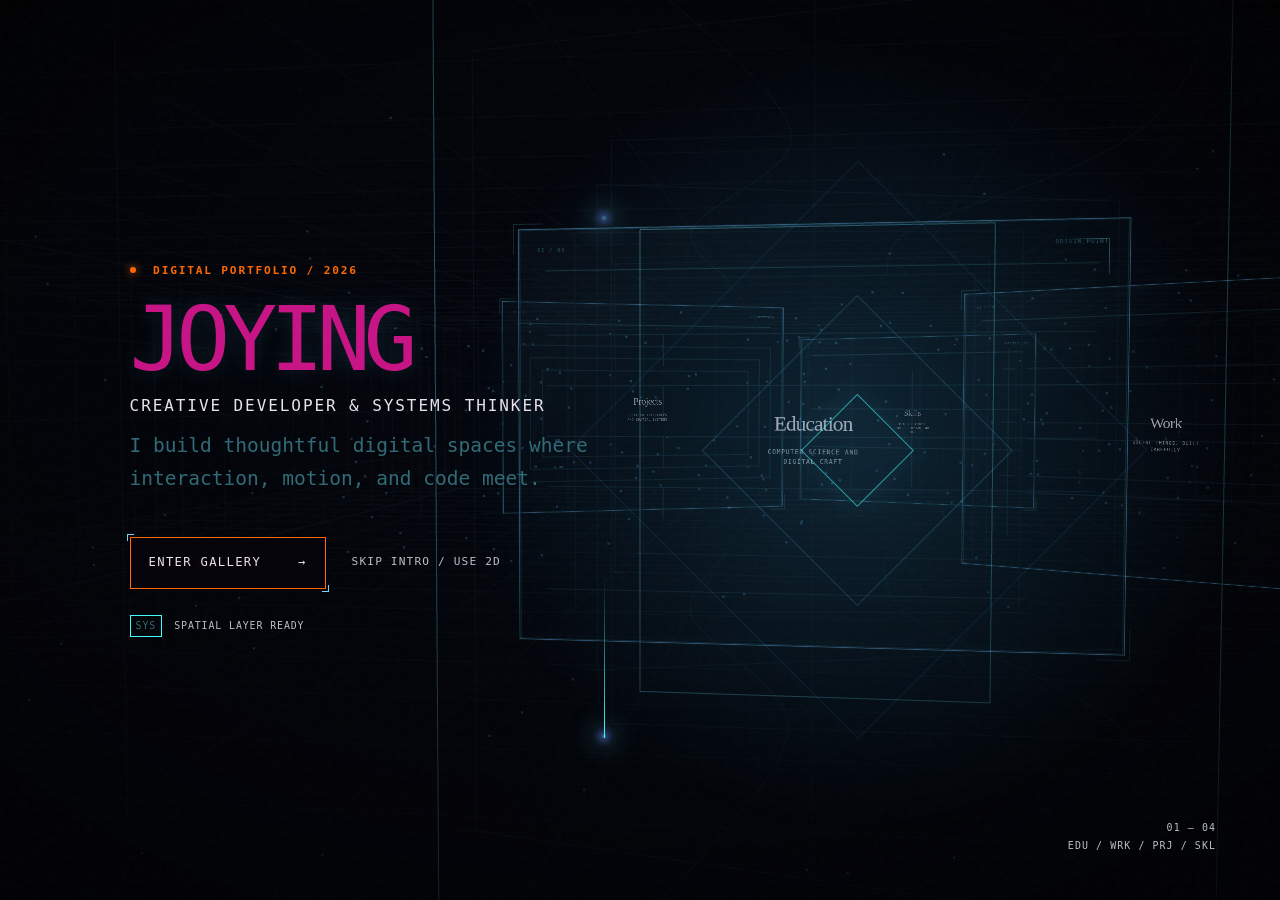
==== index.html @ b9fc6c5d "nuke" ====
<!doctype html>
<html lang="en" class="no-js">
  <head>
    <meta charset="UTF-8" />
    <meta name="viewport" content="width=device-width, initial-scale=1, viewport-fit=cover" />
    <meta name="theme-color" content="#020307" />
    <meta
      name="description"
      content="Joy In is a creative developer building atmospheric, accessible digital experiences where interaction, motion, and code meet."
    />
    <meta property="og:type" content="website" />
    <meta property="og:title" content="Joying" />
    <meta
      property="og:description"
      content="A guided digital gallery of selected education, work, projects, and skills."
    />
    <meta property="og:image" content="https://portfolio.example/assets/og-card.png" />
    <meta name="twitter:card" content="summary_large_image" />
    <title>Joying Digital Portfolio</title>
    <link rel="canonical" href="https://portfolio.example/" />
    <link rel="icon" href="assets/favicon.svg" type="image/svg+xml" />
    <link rel="manifest" href="site.webmanifest" />
    <link rel="stylesheet" href="styles.css" />
    <script type="application/ld+json">
      {
        "@context": "https://schema.org",
        "@type": "Person",
        "name": "Joying",
        "jobTitle": "Creative Developer",
        "description": "Creative developer focused on accessible, atmospheric digital experiences."
      }
    </script>
  </head>
  <body data-state="gate" data-mode="3d" data-active="education">
    <a class="skip-link" href="#portfolio-main">Skip to portfolio content</a>

    <canvas id="scene" class="scene" aria-hidden="true" tabindex="-1"></canvas>
    <div class="atmosphere" aria-hidden="true">
      <span class="atmosphere__glow atmosphere__glow--a"></span>
      <span class="atmosphere__glow atmosphere__glow--b"></span>
    </div>

    <section class="entry-gate" id="entry-gate" aria-labelledby="gate-title">
      <div class="gate-orbit" aria-hidden="true">
        <span></span><span></span><span></span>
      </div>
      <div class="gate-copy">
        <p class="eyebrow"><span class="signal-dot"></span> Digital portfolio / 2026</p>
        <h1 id="gate-title" class="wordmark" aria-label="Joying">JOYING</h1>
        <p class="gate-role">Creative developer &amp; systems thinker</p>
        <p class="gate-statement">
          I build thoughtful digital spaces where interaction, motion, and code meet.
        </p>
        <div class="gate-actions">
          <button class="action action--primary" id="enter-button" type="button">
            <span>Enter gallery</span><span aria-hidden="true">→</span>
          </button>
          <button class="text-action" id="skip-2d-button" type="button">Skip intro / use 2D</button>
        </div>
        <p class="capability-note" id="capability-note" role="status">
          <span aria-hidden="true">SYS</span> Preparing spatial layer
        </p>
      </div>
      <div class="gate-index" aria-hidden="true">
        <span>01 — 04</span>
        <span>EDU / WRK / PRJ / SKL</span>
      </div>
    </section>

    <noscript>
      <p class="noscript-note">JavaScript is off. The complete portfolio is presented in its accessible linear form.</p>
    </noscript>

    <div class="experience" id="experience">
      <header class="identity-hud">
        <a class="mini-wordmark" href="index.html" aria-label="Return to entry">JOYING</a>
        <div class="identity-copy">
          <p>Software Engineer</p>
          <p>Designing calm systems<br />for curious humans.</p>
        </div>
      </header>

      <nav class="section-nav" aria-label="Portfolio sections">
        <p class="nav-label">Index / 04</p>
        <ol>
          <li>
            <a href="#education" data-section-link="education">
              <span class="nav-arrow" aria-hidden="true">›</span><span class="nav-number">01</span><span>Education</span>
            </a>
          </li>
          <li>
            <a href="#work" data-section-link="work">
              <span class="nav-arrow" aria-hidden="true">›</span><span class="nav-number">02</span><span>Work</span>
            </a>
          </li>
          <li>
            <a href="#projects" data-section-link="projects">
              <span class="nav-arrow" aria-hidden="true">›</span><span class="nav-number">03</span><span>Projects</span>
            </a>
          </li>
          <li>
            <a href="#skills" data-section-link="skills">
              <span class="nav-arrow" aria-hidden="true">›</span><span class="nav-number">04</span><span>Skills</span>
            </a>
          </li>
        </ol>
        <div class="nav-status" aria-hidden="true">
          <p>Status</p>
          <strong>Keep exploring.</strong>
          <div class="portal-mini"><span></span></div>
        </div>
      </nav>

      <div class="system-status" aria-hidden="true">
        <span id="system-clock">00:00:00</span>
        <span>LVL <b id="level-number">01</b></span>
      </div>

      <main class="portfolio-main" id="portfolio-main" tabindex="-1">
        <h1 class="sr-only" id="view-title">Joying — Portfolio</h1>

        <section class="content-panel content-panel--paged is-active" id="education" data-section="education" aria-labelledby="education-title">
          <span class="corner corner--tl" aria-hidden="true"></span>
          <span class="corner corner--tr" aria-hidden="true"></span>
          <span class="corner corner--bl" aria-hidden="true"></span>
          <span class="corner corner--br" aria-hidden="true"></span>
          <div class="panel-teaser" aria-hidden="true">
            <p><span>01 / 04</span><span>ORIGIN_POINT</span></p>
            <strong>Education</strong>
            <span>Computer science and digital craft</span>
            <i>Approach <b>→</b></i>
          </div>
          <div class="panel-scroll">
            <div class="panel-header">
              <p class="panel-index">01 / 04 <span>Education</span></p>
              <div class="panel-header-tools">
                <p class="panel-page-count">Page <strong id="education-page-count">01 / 02</strong></p>
                <p class="panel-code" aria-hidden="true">EDU_001</p>
              </div>
            </div>
            <!-- <p class="section-kicker">Education</p> -->
            <!-- <h2 id="education-title" tabindex="-1">Education<br /> -->
              <!-- <em>&amp; digital craft</em> -->
            </h2>
            <div class="section-page-stage education-page-stage" id="education-page-stage">
              <article class="section-page education-page is-selected" data-education-page-index="0" data-page-label="Education overview">
                <h3 class="sr-only">Education overview</h3>
                <div class="education-meta education-meta--logo-left">
                  <div class="education-logo-slot" aria-hidden="true">
                    <img src="assets/cal_logo.png" width="500" height="398" alt="" />
                  </div>
                  <div class="education-meta__details">
                    <div>
                      <span>Institution</span>
                      <strong>University of California, Berkeley</strong>
                    </div>
                    <div>
                      <span>Program</span>
                      <strong>B.A. Computer Science</strong>
                    </div>
                    <div>
                      <span>GPA</span>
                      <strong>3.5</strong>
                    </div>
                    <div>
                      <span>Timeline</span>
                      <strong>2021 — 2025</strong>
                    </div>
                    <div>
                      <span>Location</span>
                      <strong>California, USA</strong>
                    </div>
                  </div>
                </div>
                <div class="education-meta education-meta--logo-right">
                  <div class="education-meta__details">
                    <div>
                      <span>Institution</span>
                      <strong>Peking University</strong>
                    </div>
                    <div>
                      <span>Program</span>
                      <strong>International Exchange Student</strong>
                    </div>
                    <div>
                      <span>Timeline</span>
                      <strong>Spring 2025</strong>
                    </div>
                    <div>
                      <span>Location</span>
                      <strong>Beijing, China</strong>
                    </div>
                  </div>
                  <div class="education-logo-slot" aria-hidden="true">
                    <img src="assets/Peking-University-logo.png" width="2048" height="2048" alt="" />
                  </div>
                </div>
                <div class="tag-region">
                  <p>Selected coursework</p>
                  <ul class="tags" aria-label="Selected coursework">
                    <li>Operating Systems & Systems Programming</li><li>Database Systems</li><li>Natural Language Programming</li>
                    <li>Programming Languages and Compilers</li><li>Internet Architecture & Protocols</li><li>Computer Architecture</li>
                    <li>Efficient Algorithms & Intractable Problems</li><li>Computer Security</li><li>Artificial Intelligence</li>
                    <li>Data Structures & Algorithms</li><li>Structure & Interpretation of Computer Programs</li><li>Designing Information Systems</li>
                    <li>Principles & Techniques of Data Science</li>
                  </ul>
                </div>
                <div class="tag-region">
                  <p>Organizations</p>
                  <ul class="tags" aria-label="Organizations">
                    <li>Society of Women Engineers</li><li>Plextech @ Berkeley</li><li>WebDev @ Berkeley</li>
                  </ul>
                </div>
                <!-- <ul class="signal-list">
                  <li>Explored accessible interfaces and creative computing through project-led study.</li>
                  <li>Led small teams from rough questions to tested, documented prototypes.</li>
                  <li>Built a practice around making complex systems feel calm and understandable.</li>
                </ul> -->
              </article>
            </div>
<!-- 
            <div class="nested-controls section-page-controls education-page-controls" role="group" aria-label="Browse Education pages">
              <button type="button" data-education-page-action="previous" aria-label="Previous Education page" title="Previous Education page" disabled><span aria-hidden="true">←</span><span class="section-page-control-label">Previous page</span></button>
              <button type="button" data-education-page-action="next" aria-label="Next Education page" title="Next Education page"><span class="section-page-control-label">Next page</span><span aria-hidden="true">→</span></button>
            </div> -->
          </div>
        </section>

        <section class="content-panel content-panel--paged" id="work" data-section="work" aria-labelledby="work-title" hidden>
          <span class="corner corner--tl" aria-hidden="true"></span>
          <span class="corner corner--tr" aria-hidden="true"></span>
          <span class="corner corner--bl" aria-hidden="true"></span>
          <span class="corner corner--br" aria-hidden="true"></span>
          <div class="panel-teaser" aria-hidden="true">
            <p><span>02 / 04</span><span>Work Experience</span></p>
            <strong>Work</strong>
            <span>Useful things, built carefully</span>
            <i>Approach <b>→</b></i>
          </div>
          <div class="panel-scroll">
            <div class="panel-header">
              <p class="panel-index">02 / 04 <span>Work Experience</span></p>
              <div class="panel-header-tools">
                <p class="panel-page-count">Page <strong id="work-page-count">01 / 01</strong></p>
                <p class="panel-code" aria-hidden="true">WRK_003</p>
              </div>
            </div>
            <!-- <h2 id="work-title" tabindex="-1">Work Experience</h2> -->

            <div class="section-page-stage work-timeline-stage" id="work-timeline">
              <article class="section-page work-timeline-page is-selected" aria-label="Work experience route">
                <p class="work-timeline__instruction"><span>Route // 2022—Now</span><span>Select a beacon to inspect a field record or send a suggestion.</span></p>

                <div class="work-timeline__artboard">
                  <img class="work-timeline__road" src="assets/road_flagged.png" width="2172" height="724" alt="" aria-hidden="true" />
                  <div class="work-timeline__kirbs-track" aria-hidden="true">
                    <div class="work-timeline__kirbs-runner">
                      <img class="work-timeline__kirbs" src="assets/kirbs-animated.gif" width="512" height="512" alt="" draggable="false" decoding="async" />
                    </div>
                  </div>

                  <ol class="work-timeline__stops" aria-label="Work experience timeline and suggestions contact">
                    <li class="work-stop work-stop--tesla" data-work-stop data-work-company="Tesla">
                      <button class="work-stop__trigger" id="work-stop-tesla-trigger" type="button" data-work-stop-trigger aria-expanded="false" aria-controls="work-stop-tesla-panel">
                        <span class="work-stop__action" aria-hidden="true">+</span>
                      </button>
                      <section class="work-stop__panel" id="work-stop-tesla-panel" data-work-stop-panel role="region" aria-labelledby="work-stop-tesla-title">
                        <button class="work-stop__close" type="button" data-work-stop-close aria-label="Close Tesla experience details"><span aria-hidden="true">×</span></button>
                        <div class="work-stop__heading">
                          <img src="assets/tesla_logo.png" width="1600" height="1600" alt="" />
                          <div><p>01 // Field record</p><h3 id="work-stop-tesla-title">Tesla</h3></div>
                        </div>
                        <p class="work-stop__role">Software Engineering Intern</p>
                        <p class="work-stop__time"><time datetime="2022-06">Summer 2022</time><span>Reno, NV</span></p>
                        <p class="work-stop__summary">Experience: 5/5. Elon sightings: 0.</p>
                      </section>
                    </li>

                    <li class="work-stop work-stop--apple" data-work-stop data-work-company="Apple">
                      <button class="work-stop__trigger" id="work-stop-apple-trigger" type="button" data-work-stop-trigger aria-expanded="false" aria-controls="work-stop-apple-panel">
                        <span class="work-stop__action" aria-hidden="true">+</span>
                      </button>
                      <section class="work-stop__panel" id="work-stop-apple-panel" data-work-stop-panel role="region" aria-labelledby="work-stop-apple-title">
                        <button class="work-stop__close" type="button" data-work-stop-close aria-label="Close Apple experience details"><span aria-hidden="true">×</span></button>
                        <div class="work-stop__heading">
                          <img src="assets/apple_logo.png" width="568" height="675" alt="" />
                          <div><p>02 // Field record</p><h3 id="work-stop-apple-title">Apple</h3></div>
                        </div>
                        <p class="work-stop__role">Software Engineering Intern</p>
                        <p class="work-stop__time"><span><time datetime="2023-06">Summer 2023</time> + <time datetime="2024-06">2024</time></span><span>Cupertino, CA</span></p>
                        <p class="work-stop__summary">Xcode engineering, pre-Claude.</p>
                      </section>
                    </li>

                    <li class="work-stop work-stop--meta" data-work-stop data-work-company="Meta">
                      <button class="work-stop__trigger" id="work-stop-meta-trigger" type="button" data-work-stop-trigger aria-expanded="false" aria-controls="work-stop-meta-panel">
                        <span class="work-stop__action" aria-hidden="true">+</span>
                      </button>
                      <section class="work-stop__panel" id="work-stop-meta-panel" data-work-stop-panel role="region" aria-labelledby="work-stop-meta-title">
                        <button class="work-stop__close" type="button" data-work-stop-close aria-label="Close Meta experience details"><span aria-hidden="true">×</span></button>
                        <div class="work-stop__heading">
                          <img src="assets/meta_logo.png" width="1567" height="1041" alt="" />
                          <div><p>03 // Field record</p><h3 id="work-stop-meta-title">Meta</h3></div>
                        </div>
                        <p class="work-stop__role">Software Engineer · Instagram Stories</p>
                        <p class="work-stop__time"><span><time datetime="2025-08">Aug 2025</time>—Present</span><span>Menlo Park, CA</span></p>
                        <p class="work-stop__summary">Mobile development beast, raised by Claude.</p>
                      </section>
                    </li>

                    <li class="work-stop work-stop--suggestions" data-work-stop data-work-company="Suggestions" data-work-label="suggestions and email contact">
                      <button class="work-stop__trigger" id="work-stop-suggestions-trigger" type="button" data-work-stop-trigger aria-expanded="false" aria-controls="work-stop-suggestions-panel">
                        <span class="work-stop__action" aria-hidden="true">+</span>
                      </button>
                      <section class="work-stop__panel" id="work-stop-suggestions-panel" data-work-stop-panel role="region" aria-labelledby="work-stop-suggestions-title">
                        <button class="work-stop__close" type="button" data-work-stop-close aria-label="Close suggestions and email contact"><span aria-hidden="true">×</span></button>
                        <div class="work-stop__heading work-stop__heading--contact">
                          <div><p>04 // Open channel</p><h3 id="work-stop-suggestions-title">Suggestions?</h3></div>
                        </div>
                        <a class="work-stop__email" href="mailto:hello@example.com"><span>Email.</span><span aria-hidden="true">→</span></a>
                      </section>
                    </li>
                  </ol>
                </div>
              </article>
            </div>
          </div>
        </section>

        <section class="content-panel content-panel--project content-panel--paged" id="projects" data-section="projects" aria-labelledby="projects-title" hidden>
          <span class="corner corner--tl" aria-hidden="true"></span>
          <span class="corner corner--tr" aria-hidden="true"></span>
          <span class="corner corner--bl" aria-hidden="true"></span>
          <span class="corner corner--br" aria-hidden="true"></span>
          <div class="panel-teaser" aria-hidden="true">
            <p><span>03 / 04</span><span>SYSTEM_ARCHIVE</span></p>
            <strong>Projects</strong>
            <span>Selected interfaces and spatial systems</span>
            <i>Approach <b>→</b></i>
          </div>
          <div class="panel-scroll">
            <div class="panel-header">
              <p class="panel-index">03 / 04 <span>Projects</span></p>
              <div class="panel-header-tools">
                <p class="panel-page-count">Page <strong id="project-index">01 / 02</strong></p>
                <p class="panel-code" aria-hidden="true">PRJ_ACTIVE</p>
              </div>
            </div>
            <!-- <p class="section-kicker">Projects</p> -->
            <!-- <h2 id="projects-title" class="sr-only" tabindex="-1">Selected projects</h2> -->

            <div class="section-page-stage project-stage" id="project-stage">
              <div class="section-page project-page is-selected" data-project-page-index="0" data-page-label="Flexcar, PintOS, and Prove">
                <div class="project-card-grid project-card-grid--mosaic" aria-label="Projects from 2024 to 2022">
                  <article class="project-card project-card--flip project-card--feature project-card--flexcar project-card--wordmark" data-project-card data-project="flexcar" data-project-title="Flexcar">
                    <button class="project-card__flip-toggle" type="button" data-project-flip aria-expanded="false" aria-controls="project-flexcar-back" aria-label="Show technical details for Flexcar"><span data-project-flip-copy aria-hidden="true">Details</span><span aria-hidden="true">↻</span></button>
                    <div class="project-card__surface">
                      <div class="project-card__face project-card__face--front" id="project-flexcar-front">
                        <p class="project-card__eyebrow"><span>01 // Product system</span><time datetime="2024">2024</time></p>
                        <div class="project-card__mark project-card__mark--image project-card__mark--wordmark" aria-hidden="true">
                          <img src="assets/flexcar_logo.png" alt="" width="650" height="340" decoding="async" />
                        </div>
                        <div class="project-card__copy">
                          <h3 class="sr-only" tabindex="-1">Flexcar</h3>
                          <ul class="project-card__tech" aria-label="Flexcar skills">
                            <li>PostgreSQL</li><li>Java Spring</li><li>TypeScript</li><li>React Native</li><li>Docker</li>
                          </ul>
                        </div>
                        <p class="project-card__prompt"><span>Hover or select</span><span aria-hidden="true">↻</span></p>
                      </div>
                      <div class="project-card__face project-card__face--back" id="project-flexcar-back">
                        <p class="project-card__eyebrow"><span>Technical file</span><span>FLC_01</span></p>
                        <div class="project-card__back-copy">
                          <h3>Service orchestration</h3>
                          <p>One service workspace connecting vehicle reports, prioritized tasks, and repair details.</p>
                          <ul class="project-card__bullets" aria-label="Flexcar resume highlights">
                            <li>Designed a PostgreSQL relational schema connecting task and vehicle entities through vehicle IDs, supporting efficient priority-based task filtering and sorting.</li>
                            <li>Developed a Java Spring backend that automatically generated tasks from report data and exposed controller-based API endpoints for application data access.</li>
                            <li>Built a TypeScript and React Native frontend with database-backed task views, and containerized mock PostgreSQL environments with Docker for integration testing.</li>
                          </ul>
                        </div>
                        <a class="project-card__external" href="https://www.flexcar.com/" target="_blank" rel="noopener noreferrer">Visit Flexcar <span aria-hidden="true">↗</span><span class="sr-only"> (opens in a new tab)</span></a>
                      </div>
                    </div>
                  </article>

                  <article class="project-card project-card--flip project-card--compact project-card--pintos" data-project-card data-project="pintos" data-project-title="PintOS">
                    <button class="project-card__flip-toggle" type="button" data-project-flip aria-expanded="false" aria-controls="project-pintos-back" aria-label="Show technical details for PintOS"><span data-project-flip-copy aria-hidden="true">Details</span><span aria-hidden="true">↻</span></button>
                    <div class="project-card__surface">
                      <div class="project-card__face project-card__face--front" id="project-pintos-front">
                        <p class="project-card__eyebrow"><span>02 // Operating systems</span><time datetime="2024">2024</time></p>
                        <div class="project-card__mark project-card__mark--image" aria-hidden="true">
                          <img src="assets/pintos_logo.png" alt="" width="624" height="674" decoding="async" />
                        </div>
                        <div class="project-card__copy">
                          <h3 tabindex="-1">PintOS</h3>
                          <ul class="project-card__tech" aria-label="PintOS skills">
                            <li>x86</li><li>Operating systems</li><li>Multithreading</li><li>System calls</li><li>File systems</li>
                          </ul>
                        </div>
                        <p class="project-card__prompt"><span>Hover or select</span><span aria-hidden="true">↻</span></p>
                      </div>
                      <div class="project-card__face project-card__face--back" id="project-pintos-back">
                        <p class="project-card__eyebrow"><span>Technical file</span><span>PNT_02</span></p>
                        <div class="project-card__back-copy">
                          <h3>x86 operating system</h3>
                          <p>An x86 operating system supporting multithreading, user programs, scheduling, system calls, and a Unix-style file system.</p>
                          <ul class="project-card__bullets" aria-label="PintOS resume highlights">
                            <li>Designed and developed an x86 operating system with support for multithreading, user program loading and execution, and a Unix file system.</li>
                            <li>Implemented system calls for process control and file systems, floating-point operations, strict-priority scheduling, efficient thread sleeping, process synchronization and multithreading support, a buffer cache, and on-disk inodes.</li>
                          </ul>
                        </div>
                        <span class="project-card__external project-card__external--placeholder" aria-label="PintOS project link not yet added">Project link pending <span aria-hidden="true">↗</span></span>
                      </div>
                    </div>
                  </article>

                  <article class="project-card project-card--flip project-card--compact project-card--prove project-card--wordmark" data-project-card data-project="prove" data-project-title="Prove">
                    <button class="project-card__flip-toggle" type="button" data-project-flip aria-expanded="false" aria-controls="project-prove-back" aria-label="Show technical details for Prove"><span data-project-flip-copy aria-hidden="true">Details</span><span aria-hidden="true">↻</span></button>
                    <div class="project-card__surface">
                      <div class="project-card__face project-card__face--front" id="project-prove-front">
                        <p class="project-card__eyebrow"><span>03 // Data platform</span><time datetime="2022">2022</time></p>
                        <div class="project-card__mark project-card__mark--image project-card__mark--wordmark" aria-hidden="true">
                          <img src="assets/prove_logo.png" alt="" width="1200" height="630" decoding="async" />
                        </div>
                        <div class="project-card__copy">
                          <h3 class="sr-only" tabindex="-1">Prove</h3>
                          <ul class="project-card__tech" aria-label="Prove skills">
                            <li>Kafka</li><li>Anomaly detection</li><li>Statistical modeling</li><li>Streaming analytics</li><li>Full-stack</li>
                          </ul>
                        </div>
                        <p class="project-card__prompt"><span>Hover or select</span><span aria-hidden="true">↻</span></p>
                      </div>
                      <div class="project-card__face project-card__face--back" id="project-prove-back">
                        <p class="project-card__eyebrow"><span>Technical file</span><span>PRV_03</span></p>
                        <div class="project-card__back-copy">
                          <h3>Anomaly detection</h3>
                          <p>Real-time identity traffic monitoring designed to surface anomalous authentication events sooner.</p>
                          <ul class="project-card__bullets" aria-label="Prove resume highlights">
                            <li>Built a full-stack anomaly detection dashboard to monitor and alert on changes to production traffic in Kafka.</li>
                            <li>Reduced authentication warning time from several days to a few hours by applying statistical and mathematical models to streamed data to detect anomalous events.</li>
                          </ul>
                        </div>
                        <a class="project-card__external" href="https://www.prove.com/" target="_blank" rel="noopener noreferrer">Visit Prove <span aria-hidden="true">↗</span><span class="sr-only"> (opens in a new tab)</span></a>
                      </div>
                    </div>
                  </article>
                </div>
              </div>

              <div class="section-page project-page" data-project-page-index="1" data-page-label="Tailorbird, League Predictor, Music Generation, and a 2019 project">
                <div class="project-card-grid project-card-grid--mosaic project-card-grid--four" aria-label="Projects from 2021 to 2019">
                  <article class="project-card project-card--flip project-card--feature project-card--tailorbird" data-project-card data-project="tailorbird" data-project-title="Tailorbird">
                    <button class="project-card__flip-toggle" type="button" data-project-flip aria-expanded="false" aria-controls="project-tailorbird-back" aria-label="Show technical details for Tailorbird"><span data-project-flip-copy aria-hidden="true">Details</span><span aria-hidden="true">↻</span></button>
                    <div class="project-card__surface">
                      <div class="project-card__face project-card__face--front" id="project-tailorbird-front">
                        <p class="project-card__eyebrow"><span>04 // Applied AI</span><time datetime="2021">2021</time></p>
                        <div class="project-card__mark" aria-hidden="true"><span>TB</span></div>
                        <div class="project-card__copy">
                          <h3 tabindex="-1">Tailorbird</h3>
                          <ul class="project-card__tech" aria-label="Tailorbird skills">
                            <li>GraphQL</li><li>React</li><li>Python</li><li>Tesseract OCR</li><li>OpenCV</li>
                          </ul>
                        </div>
                        <p class="project-card__prompt"><span>Hover or select</span><span aria-hidden="true">↻</span></p>
                      </div>
                      <div class="project-card__face project-card__face--back" id="project-tailorbird-back">
                        <p class="project-card__eyebrow"><span>Technical file</span><span>TLB_04</span></p>
                        <div class="project-card__back-copy">
                          <h3>Inspection pipeline</h3>
                          <p>An AI-assisted property inspection workflow for faster, more consistent furniture assessments.</p>
                          <ul class="project-card__bullets" aria-label="Tailorbird resume highlights">
                            <li>Reduced contractor workload by writing app backend with GraphQL &amp; React to automatically assess furniture.</li>
                            <li>Wrote a Python algorithm to extract text from images with optical character recognition through Tesseract.</li>
                            <li>Implemented image processing with OpenCV-Python to achieve a 90+% accuracy rate on the text-extraction algorithm.</li>
                          </ul>
                        </div>
                        <a class="project-card__external" href="https://www.tailorbird.com/" target="_blank" rel="noopener noreferrer">Visit Tailorbird <span aria-hidden="true">↗</span><span class="sr-only"> (opens in a new tab)</span></a>
                      </div>
                    </div>
                  </article>

                  <article class="project-card project-card--flip project-card--compact project-card--league" data-project-card data-project="league-predictor" data-project-title="League Predictor">
                    <button class="project-card__flip-toggle" type="button" data-project-flip aria-expanded="false" aria-controls="project-league-predictor-back" aria-label="Show technical details for League Predictor"><span data-project-flip-copy aria-hidden="true">Details</span><span aria-hidden="true">↻</span></button>
                    <div class="project-card__surface">
                      <div class="project-card__face project-card__face--front" id="project-league-predictor-front">
                        <p class="project-card__eyebrow"><span>05 // Predictive modeling</span><time datetime="2020">2020</time></p>
                        <div class="project-card__mark project-card__mark--image" aria-hidden="true">
                          <img src="assets/league_logo.png" alt="" width="320" height="320" decoding="async" />
                        </div>
                        <div class="project-card__copy">
                          <h3 tabindex="-1">League Predictor</h3>
                          <ul class="project-card__tech" aria-label="League Predictor skills">
                            <li>Logistic regression</li><li>Classification</li><li>Machine learning</li><li>Match-state modeling</li>
                          </ul>
                        </div>
                        <p class="project-card__prompt"><span>Hover or select</span><span aria-hidden="true">↻</span></p>
                      </div>
                      <div class="project-card__face project-card__face--back" id="project-league-predictor-back">
                        <p class="project-card__eyebrow"><span>Technical file</span><span>LGP_05</span></p>
                        <div class="project-card__back-copy">
                          <h3>Match outcome prediction</h3>
                          <p>A match-state classification model predicting League of Legends outcomes from the first ten minutes of play.</p>
                          <ul class="project-card__bullets" aria-label="League Predictor resume highlights">
                            <li>Predicted outcomes of League of Legends matches from each match's state at 10 minutes.</li>
                            <li>Used logistic regression and other classifiers to build a learning model that achieved a 73% accuracy rate.</li>
                          </ul>
                        </div>
                        <span class="project-card__external project-card__external--placeholder" aria-label="League Predictor project link not yet added">Project link pending <span aria-hidden="true">↗</span></span>
                      </div>
                    </div>
                  </article>

                  <article class="project-card project-card--flip project-card--compact project-card--music" data-project-card data-project="music-generation" data-project-title="Music Generation">
                    <button class="project-card__flip-toggle" type="button" data-project-flip aria-expanded="false" aria-controls="project-music-generation-back" aria-label="Show technical details for Music Generation"><span data-project-flip-copy aria-hidden="true">Details</span><span aria-hidden="true">↻</span></button>
                    <div class="project-card__surface">
                      <div class="project-card__face project-card__face--front" id="project-music-generation-front">
                        <p class="project-card__eyebrow"><span>06 // Generative audio</span><time datetime="2020">2020</time></p>
                        <div class="project-card__mark project-card__mark--image" aria-hidden="true">
                          <img src="assets/orca_logo.png" alt="" width="1000" height="1000" decoding="async" />
                        </div>
                        <div class="project-card__copy">
                          <h3 tabindex="-1">Music Generation</h3>
                          <ul class="project-card__tech" aria-label="Music Generation skills">
                            <li>Rust</li><li>Orca</li><li>Genetic algorithms</li><li>Computational creativity</li>
                          </ul>
                        </div>
                        <p class="project-card__prompt"><span>Hover or select</span><span aria-hidden="true">↻</span></p>
                      </div>
                      <div class="project-card__face project-card__face--back" id="project-music-generation-back">
                        <p class="project-card__eyebrow"><span>Technical file</span><span>MUS_06</span></p>
                        <div class="project-card__back-copy">
                          <h3>Algorithmic music generation</h3>
                          <p>A generative-music system using genetic algorithms, Rust, and Orca to explore computational creativity.</p>
                          <ul class="project-card__bullets" aria-label="Music Generation resume highlights">
                            <li>Researched applications of genetic algorithms for computational creativity, then used Rust and Orca to design and program an algorithm that composes music.</li>
                          </ul>
                        </div>
                        <span class="project-card__external project-card__external--placeholder" aria-label="Music Generation project link not yet added">Project link pending <span aria-hidden="true">↗</span></span>
                      </div>
                    </div>
                  </article>

                  <article class="project-card project-card--flip project-card--compact project-card--placeholder" data-project-card data-project="project-placeholder-2019" data-project-title="2019 project placeholder">
                    <button class="project-card__flip-toggle" type="button" data-project-flip aria-expanded="false" aria-controls="project-placeholder-2019-back" aria-label="Show technical details for the 2019 project placeholder"><span data-project-flip-copy aria-hidden="true">Details</span><span aria-hidden="true">↻</span></button>
                    <div class="project-card__surface">
                      <div class="project-card__face project-card__face--front" id="project-placeholder-2019-front">
                        <p class="project-card__eyebrow"><span>07 // Project category</span><time datetime="2019">2019</time></p>
                        <div class="project-card__mark" aria-hidden="true"><span>P7</span></div>
                        <div class="project-card__copy">
                          <h3 tabindex="-1">More to Come</h3>
                          <ul class="project-card__tech" aria-label="2019 project placeholder skills">
                            <li>Technology</li><li>Method</li><li>Outcome</li>
                          </ul>
                        </div>
                        <p class="project-card__prompt"><span>Hover or select</span><span aria-hidden="true">↻</span></p>
                      </div>
                      <div class="project-card__face project-card__face--back" id="project-placeholder-2019-back">
                        <p class="project-card__eyebrow"><span>Technical file</span><span>PRJ_07</span></p>
                        <div class="project-card__back-copy">
                          <h3>Technical focus</h3>
                          <p>Have an idea? Reach out.</p>
                          <ul class="project-card__bullets" aria-label="2019 project placeholder resume highlights">
                            <li>Replace this with an accomplishment that names the technology or method used.</li>
                            <li>Add a result, measurement, or implementation detail here.</li>
                          </ul>
                        </div>
                        <span class="project-card__external project-card__external--placeholder" aria-label="2019 project link not yet added">Project link pending <span aria-hidden="true">↗</span></span>
                      </div>
                    </div>
                  </article>
                </div>
              </div>
            </div>

            <div class="nested-controls section-page-controls project-page-controls" role="group" aria-label="Browse project pages">
              <button type="button" data-project-action="previous" aria-label="Previous project page" title="Previous project page" disabled><span aria-hidden="true">←</span><span class="section-page-control-label">Previous project page</span></button>
              <button type="button" data-project-action="next" aria-label="Next project page" title="Next project page"><span class="section-page-control-label">Next project page</span><span aria-hidden="true">→</span></button>
            </div>
          </div>
        </section>

        <section class="content-panel content-panel--paged" id="skills" data-section="skills" aria-labelledby="skills-title" hidden>
          <span class="corner corner--tl" aria-hidden="true"></span>
          <span class="corner corner--tr" aria-hidden="true"></span>
          <span class="corner corner--bl" aria-hidden="true"></span>
          <span class="corner corner--br" aria-hidden="true"></span>
          <div class="panel-teaser" aria-hidden="true">
            <p><span>04 / 04</span><span>CAPABILITY_MAP</span></p>
            <strong>Skills</strong>
            <span>Practice across product, design, and code</span>
            <i>Approach <b>→</b></i>
          </div>
          <div class="panel-scroll">
            <div class="panel-header">
              <p class="panel-index">04 / 04 <span>Skills</span></p>
              <div class="panel-header-tools">
                <p class="panel-page-count">Page <strong id="skill-page-count">01 / 01</strong></p>
                <p class="panel-code" aria-hidden="true">SKL_READY</p>
              </div>
            </div>
            <!-- <p class="section-kicker">Skills</p> -->
            <!-- <h2 id="skills-title" tabindex="-1">Technologies I build with.</h2> -->

            <div class="section-page-stage skill-page-stage" id="skill-page-stage">
              <!-- Skills layout: x/y choose the starting grid cell; each tier reserves its grid footprint automatically.
                   Optional dx/dy values add precise visual nudges. Skill-scale resizes only the logo:
                   --skill-dx: 8px moves right; --skill-dy: -4px moves up; --skill-scale: 1.2 is 120%. -->
              <div class="section-page skill-page is-selected" data-skill-page-index="0" data-page-label="Interface and mobile skills">
                <ul class="skill-list skill-list--interface" aria-label="Interface and mobile skills">
                  <li class="skill-item skill-item--amber skill-item--root" data-skill-node="javascript" style="--skill-x: 2; --skill-y: 4; --skill-scale: .7; --skill-dy: 2.5rem;">
                    <span class="skill-item__mark skill-item__mark--image" aria-hidden="true"><img src="assets/JavaScript-logo.png" alt="" width="960" height="960" /></span>
                    <div class="skill-item__copy"><h3>JavaScript</h3></div>
                  </li>
                  <li class="skill-item skill-item--cyan skill-item--core" data-skill-node="typescript" style="--skill-x: 1; --skill-y: 2; --skill-scale: .75;">
                    <span class="skill-item__mark skill-item__mark--image" aria-hidden="true"><img src="assets/Typescript_logo_2020.svg.webp" alt="" width="3840" height="3840" /></span>
                    <div class="skill-item__copy"><h3>TypeScript</h3></div>
                  </li>
                  <li class="skill-item skill-item--violet skill-item--core" data-skill-node="react" style="--skill-x: 3; --skill-y: 2; --skill-scale: 1; --skill-dy: 3rem;">
                    <span class="skill-item__mark skill-item__mark--image" aria-hidden="true"><img src="assets/React.svg.webp" alt="" width="3840" height="3456" /></span>
                    <div class="skill-item__copy"><h3>React</h3></div>
                  </li>
                  <li class="skill-item skill-item--amber skill-item--branch" data-skill-node="html" style="--skill-x: 2; --skill-y: 1; --skill-scale: 1; --skill-dx: 40px">
                    <span class="skill-item__mark skill-item__mark--image" aria-hidden="true"><img src="assets/html_logo.webp" alt="" width="400" height="400" /></span>
                    <!-- <div class="skill-item__copy"><h3>HTML</h3></div> -->
                  </li>
                  <li class="skill-item skill-item--amber skill-item--root" data-skill-node="swift" style="--skill-x: 3; --skill-y: 1; --skill-scale: 0.5; --skill-dy: -30px; --skill-dx: 25px;">
                    <span class="skill-item__mark skill-item__mark--image" aria-hidden="true"><img src="assets/swift_logo.png" alt="" width="512" height="512" /></span>
                    <div class="skill-item__copy"><h3>Swift</h3></div>
                  </li>
                  <li class="skill-item skill-item--cyan skill-item--core" data-skill-node="xcode" style="--skill-x: 4; --skill-y: 5; --skill-scale: 1; --skill-dx: -80px; --skill-dy: 2rem;">
                    <span class="skill-item__mark skill-item__mark--image" aria-hidden="true"><img src="assets/xcode_logo.webp" alt="" width="512" height="512" /></span>
                    <div class="skill-item__copy"><h3>Xcode</h3></div>
                  </li>
                  <li class="skill-item skill-item--violet skill-item--branch" data-skill-node="kotlin" style="--skill-x: 3; --skill-y: 7; --skill-scale: 1; --skill-dx: -15px; --skill-dy:2rem;">
                    <span class="skill-item__mark skill-item__mark--image" aria-hidden="true"><img src="assets/kotlin_logo.png" alt="" width="2000" height="2000" /></span>
                    <div class="skill-item__copy"><h3>Kotlin</h3></div>
                  </li>
                  <li class="skill-item skill-item--violet skill-item--root" data-skill-node="java" style="--skill-x: 1; --skill-y: 5; --skill-scale: 1; --skill-dx: -50px;">
                    <span class="skill-item__mark skill-item__mark--image" aria-hidden="true"><img src="assets/java_logo.svg" alt="" width="2500" height="2500" /></span>
                    <!-- <div class="skill-item__copy"><h3>Java</h3></div> -->
                  </li>
                  <li class="skill-item skill-item--cyan skill-item--root" data-skill-node="sql" style="--skill-x: 5; --skill-y: 3; --skill-scale: 1; ">
                    <span class="skill-item__mark skill-item__mark--image" aria-hidden="true"><img src="assets/sql_logo.webp" alt="" width="3840" height="3840" /></span>
                    <div class="skill-item__copy"><h3>SQL</h3></div>
                  </li>
                  <li class="skill-item skill-item--amber skill-item--core" data-skill-node="postgresql" style="--skill-x: 6; --skill-y: 2; --skill-scale: .8; --skill-dy: -70px;">
                    <span class="skill-item__mark skill-item__mark--image" aria-hidden="true"><img src="assets/postgresql_logo.webp" alt="" width="1280" height="1320" /></span>
                    <div class="skill-item__copy"><h3>PostgreSQL</h3></div>
                  </li>
                  <li class="skill-item skill-item--violet skill-item--core" data-skill-node="graphql" style="--skill-x: 6; --skill-y: 7; --skill-scale: 1;">
                    <span class="skill-item__mark skill-item__mark--image" aria-hidden="true"><img src="assets/GraphQL_Logo.svg.webp" alt="" width="3840" height="3840" /></span>
                    <div class="skill-item__copy"><h3>GraphQL</h3></div>
                  </li>
                  <li class="skill-item skill-item--amber skill-item--root" data-skill-node="python" style="--skill-x: 11; --skill-y: 3; --skill-scale: 1; --skill-dx: 1rem; --skill-dy: 2rem;">
                    <span class="skill-item__mark skill-item__mark--image" aria-hidden="true"><img src="assets/Python-logo-notext.svg.webp" alt="" width="250" height="250" /></span>
                    <div class="skill-item__copy"><h3>Python</h3></div>
                  </li>
                  <li class="skill-item skill-item--cyan skill-item--branch" data-skill-node="flask" style="--skill-x: 8; --skill-y: 4; --skill-scale: 1; --skill-dy: -1rem;">
                    <span class="skill-item__mark skill-item__mark--image" aria-hidden="true"><img src="assets/flask_logo.svg" alt="" width="512" height="512" /></span>
                    <div class="skill-item__copy"><h3>Flask</h3></div>
                  </li>
                  <li class="skill-item skill-item--violet skill-item--branch" data-skill-node="django" style="--skill-x: 7; --skill-y: 5; --skill-scale: .7; --skill-dx: 2rem; --skill-dy: 2rem;">
                    <span class="skill-item__mark skill-item__mark--image" aria-hidden="true"><img src="assets/django_logo.svg" alt="" width="1963" height="2500" /></span>
                    <div class="skill-item__copy"><h3>Django</h3></div>
                  </li>
                  <li class="skill-item skill-item--cyan skill-item--core" data-skill-node="spring" style="--skill-x: 9; --skill-y: 7; --skill-scale: .5; --skill-dx: -2rem;">
                    <span class="skill-item__mark skill-item__mark--image" aria-hidden="true"><img src="assets/spring_logo.png" alt="" width="2400" height="2401" /></span>
                    <div class="skill-item__copy"><h3>Spring</h3></div>
                  </li>
                   <li class="skill-item skill-item--violet skill-item--core" data-skill-node="opencv" style="--skill-x: 8; --skill-y: 2; --skill-scale: .6; --skill-dy: -70px;">
                    <span class="skill-item__mark skill-item__mark--image" aria-hidden="true"><img src="assets/opencv_logo.webp" alt="" width="512" height="512" /></span>
                    <div class="skill-item__copy"><h3>OpenCV</h3></div>
                  </li>
                  <li class="skill-item skill-item--cyan skill-item--root" data-skill-node="c" style="--skill-x: 13; --skill-y: 2; --skill-scale: .8; --skill-dy: -50px;">
                    <span class="skill-item__mark skill-item__mark--image" aria-hidden="true"><img src="assets/C_Logo.png" alt="" width="360" height="405" /></span>
                    <div class="skill-item__copy"><h3>C</h3></div>
                  </li>
                  <li class="skill-item skill-item--amber skill-item--root" data-skill-node="rust" style="--skill-x: 13; --skill-y: 6; --skill-scale: .5;">
                    <span class="skill-item__mark skill-item__mark--image" aria-hidden="true"><img src="assets/rust_logo.webp" alt="" width="1280" height="1280" /></span>
                    <div class="skill-item__copy"><h3>Rust</h3></div>
                  </li>
                  <li class="skill-item skill-item--cyan skill-item--core" data-skill-node="kafka" style="--skill-x: 10; --skill-y: 3; --skill-scale: 1; --skill-dx: -1rem;">
                    <span class="skill-item__mark skill-item__mark--image" aria-hidden="true"><img src="assets/kafka_logo.png" alt="" width="800" height="600" /></span>
                    <div class="skill-item__copy"><h3>Kafka</h3></div>
                  </li>
                  <li class="skill-item skill-item--amber skill-item--root" data-skill-node="linux" style="--skill-x: 10; --skill-y: 5; --skill-scale: .7; --skill-dx: -3rem;">
                    <span class="skill-item__mark skill-item__mark--image" aria-hidden="true"><img src="assets/linux_logo.png" alt="" width="800" height="600" /></span>
                    <div class="skill-item__copy"><h3>Linux</h3></div>
                  </li>
                  <li class="skill-item skill-item--amber skill-item--branch" data-skill-node="git" style="--skill-x: 10; --skill-y: 1; --skill-scale: 1;">
                    <span class="skill-item__mark skill-item__mark--image" aria-hidden="true"><img src="assets/git_logo.webp" alt="" width="3840" height="3840" /></span>
                    <div class="skill-item__copy"><h3>Git</h3></div>
                  </li>
                  <li class="skill-item skill-item--cyan skill-item--core" data-skill-node="docker" style="--skill-x: 12; --skill-y: 2; --skill-scale: 1;">
                    <span class="skill-item__mark skill-item__mark--image" aria-hidden="true"><img src="assets/docker_logo.png" alt="" width="1346" height="1063" /></span>
                    <div class="skill-item__copy"><h3>Docker</h3></div>
                  </li>
                  <li class="skill-item skill-item--cyan skill-item--branch" data-skill-node="kubernetes" style="--skill-x: 13; --skill-y: 4; --skill-scale: .7; --skill-dx: 2rem;">
                    <span class="skill-item__mark skill-item__mark--image" aria-hidden="true"><img src="assets/kubernetes_logo.webp" alt="" width="960" height="933" /></span>
                    <div class="skill-item__copy"><h3>Kubernetes</h3></div>
                  </li>
                  <li class="skill-item skill-item--violet skill-item--satellite" data-skill-node="jenkins" style="--skill-x: 11; --skill-y: 7; --skill-scale: 1;">
                    <span class="skill-item__mark skill-item__mark--image" aria-hidden="true"><img src="assets/Jenkins_logo.svg.webp" alt="" width="1920" height="2651" /></span>
                    <div class="skill-item__copy"><h3>Jenkins</h3></div>
                  </li>
                </ul>
              </div>


              <!-- <div class="section-page skill-page" data-skill-page-index="2" data-page-label="Data and delivery skills" hidden>
                <ul class="skill-list skill-list--delivery" aria-label="Data and delivery skills">
                </ul>
              </div> -->
            </div>

            <div class="nested-controls section-page-controls skill-page-controls" role="group" aria-label="Browse Skills pages" hidden>
              <button type="button" data-skill-page-action="previous" aria-label="Previous Skills page" title="Previous Skills page" disabled><span aria-hidden="true">←</span><span class="section-page-control-label">Previous Skills page</span></button>
              <button type="button" data-skill-page-action="next" aria-label="Next Skills page" title="Next Skills page"><span class="section-page-control-label">Next Skills page</span><span aria-hidden="true">→</span></button>
            </div>
          </div>
        </section>
      </main>

      <div class="orientation" aria-label="Section navigation controls">
        <button class="orientation-button" id="previous-section" type="button" aria-label="Previous section" disabled><span aria-hidden="true">←</span><span>Previous</span></button>
        <button class="orientation-button" id="next-section" type="button" aria-label="Next section"><span>Next</span><span aria-hidden="true">→</span></button>
      </div>

      <div class="utility-bar" aria-label="Utility links and experience preferences">
        <a href="mailto:hello@example.com"><span aria-hidden="true">@</span> <span>Email</span></a>
        <button type="button" id="mode-toggle"><span aria-hidden="true">◇</span> <span>Use 2D mode</span></button>
        <button type="button" id="motion-toggle"><span aria-hidden="true">∿</span> <span>Motion: full</span></button>
      </div>
    </div>

    <div class="transition-veil" aria-hidden="true"><span></span></div>
    <div class="sr-only" id="live-region" aria-live="polite" aria-atomic="true"></div>

    <dialog class="project-dialog" id="project-dialog" aria-labelledby="dialog-title">
      <div class="dialog-frame">
        <button class="dialog-close" id="dialog-close" type="button"><span aria-hidden="true">×</span><span>Close case study</span></button>
        <div id="dialog-content"></div>
      </div>
    </dialog>

    <script defer src="content.js"></script>
    <script defer src="script.js"></script>
  </body>
</html>
---- styles.css ----
:root {
  color-scheme: dark;
  --void-0: #020307;
  --void-1: #07070c;
  --orange-strong: #ff6800; /* was --violet-strong */
  --pink-strong: #C71585; /* was --violet-mid */
  --blue-strong: #40FEFE; /* was --violet-dim */
  --blue-calm: #316B77; /* was --amber-copy */
  --text-primary: #e9e2ec; 
  --text-muted: #b8bfc5;
  --focus: #7fd4e9;
  --panel-fill: rgba(5, 5, 10, 0.88);
  --motion-fast: 160ms;
  --motion-panel: 320ms;
  --motion-camera: 900ms;
  --motion-entry: 1300ms;
  --ease-ui: cubic-bezier(0.2, 0.8, 0.2, 1);
  --ease-camera: cubic-bezier(0.65, 0, 0.35, 1);
  --safe-bottom: max(18px, env(safe-area-inset-bottom));
  font-family: "IBM Plex Mono", "Aptos Mono", "Cascadia Mono", ui-monospace, SFMono-Regular, Menlo,
    Consolas, monospace;
  font-synthesis: none;
}

*,
*::before,
*::after {
  box-sizing: border-box;
}

html {
  min-width: 320px;
  min-height: 100%;
  background: var(--void-0);
  scroll-behavior: smooth;
}

body {
  min-width: 320px;
  min-height: 100vh;
  min-height: 100svh;
  margin: 0;
  overflow: hidden;
  background:
    radial-gradient(circle at 62% 58%, rgba(30, 83, 107, 0.08), transparent 26rem),
    var(--void-0);
  color: var(--text-primary);
  font-size: 16px;
  line-height: 1.6;
  -webkit-font-smoothing: antialiased;
}

button,
a {
  -webkit-tap-highlight-color: transparent;
}

button,
input,
textarea,
select {
  font: inherit;
}

button,
a {
  color: inherit;
}

a {
  text-decoration-thickness: 1px;
  text-underline-offset: 0.28em;
}

button {
  border: 0;
}

:focus-visible {
  outline: 2px solid var(--focus);
  outline-offset: 4px;
}

::selection {
  background: var(--orange-strong);
  color: var(--void-0);
}

[hidden] {
  display: none !important;
}

.sr-only {
  position: absolute !important;
  width: 1px !important;
  height: 1px !important;
  padding: 0 !important;
  margin: -1px !important;
  overflow: hidden !important;
  clip: rect(0, 0, 0, 0) !important;
  white-space: nowrap !important;
  border: 0 !important;
}

.skip-link {
  position: fixed;
  z-index: 100;
  top: 12px;
  left: 12px;
  padding: 12px 16px;
  transform: translateY(-180%);
  border: 1px solid var(--focus);
  background: var(--void-1);
  color: var(--text-primary);
  transition: transform var(--motion-fast) var(--ease-ui);
}

.skip-link:focus {
  transform: translateY(0);
}

.scene,
.atmosphere {
  position: fixed;
  z-index: 0;
  inset: 0;
  width: 100%;
  height: 100%;
  pointer-events: none;
}

.scene {
  opacity: 0.86;
  transition: opacity var(--motion-panel) var(--ease-ui), filter var(--motion-panel) var(--ease-ui);
}

.atmosphere {
  z-index: 1;
  overflow: hidden;
  background:
    linear-gradient(rgba(1, 2, 5, 0.06), rgba(1, 2, 5, 0.55)),
    radial-gradient(ellipse at center, transparent 30%, rgba(0, 0, 0, 0.38) 72%, rgba(0, 0, 0, 0.88) 100%);
}

.atmosphere::before {
  position: absolute;
  inset: 0;
  content: "";
  opacity: 0.028;
  background-image: url("data:image/svg+xml,%3Csvg viewBox='0 0 180 180' xmlns='http://www.w3.org/2000/svg'%3E%3Cfilter id='n'%3E%3CfeTurbulence type='fractalNoise' baseFrequency='.85' numOctaves='3' stitchTiles='stitch'/%3E%3C/filter%3E%3Crect width='100%25' height='100%25' filter='url(%23n)' opacity='.7'/%3E%3C/svg%3E");
}

.atmosphere::after {
  position: absolute;
  inset: 0;
  content: "";
  opacity: 0.025;
  background: repeating-linear-gradient(0deg, transparent 0 3px, rgba(107, 145, 216, 0.24) 4px);
  mix-blend-mode: screen;
}

.atmosphere__glow {
  position: absolute;
  width: 4px;
  height: 4px;
  border-radius: 999px;
  /* background: #f2a8ff; */
  background: var(--blue-calm);
  box-shadow: 0 0 8px 2px #6b81ff, 0 0 28px 9px rgba(107, 238, 255, 0.24);
}

.atmosphere__glow::before {
  position: absolute;
  left: 50%;
  width: 1px;
  height: 18vh;
  content: "";
  background: linear-gradient(var(---blue-strong), transparent);
}

.atmosphere__glow--a {
  top: 24%;
  left: 47%;
}

.atmosphere__glow--b {
  bottom: 18%;
  left: 47%;
}

.atmosphere__glow--b::before {
  bottom: 0;
  background: linear-gradient(transparent, var(--blue-strong));
}

.entry-gate {
  position: fixed;
  z-index: 10;
  inset: 0;
  display: grid;
  place-items: center;
  overflow-x: hidden;
  overflow-y: auto;
  isolation: isolate;
  padding: 8vh 8vw;
  background: radial-gradient(circle at 67% 48%, rgba(68, 189, 245, 0.151), transparent 25rem);
  transition: opacity 250ms var(--ease-ui), visibility 0s linear 250ms;
}

.gate-copy {
  position: relative;
  z-index: 2;
  width: min(560px, 100%);
  margin-right: clamp(0px, 36vw, 520px);
}

.eyebrow,
.section-kicker,
.nav-label,
.panel-index,
.panel-code,
.skill-item__category {
  margin: 0;
  color: var(--orange-strong);
  font-size: 0.7rem;
  font-weight: 600;
  letter-spacing: 0.16em;
  line-height: 1.4;
  text-transform: uppercase;
}

.signal-dot {
  display: inline-block;
  width: 6px;
  height: 6px;
  margin: 0 9px 1px 0;
  border-radius: 50%;
  background: var(--orange-strong);
  box-shadow: 0 0 10px var(--orange-strong);
}

.wordmark {
  margin: 26px 0 18px;
  color: var(--pink-strong);
  font-size: clamp(3.8rem, 7vw, 7.8rem);
  font-weight: 400;
  letter-spacing: -0.08em;
  line-height: 0.78;
  text-shadow: 0 0 22px rgba(107, 201, 255, 0.16);
}

.wordmark span,
.mini-wordmark span {
  color: var(--blue-calm);
}

.gate-role {
  margin: 0 0 12px;
  color: var(--text-primary);
  font-size: clamp(0.84rem, 1.4vw, 1rem);
  letter-spacing: 0.12em;
  text-transform: uppercase;
}

.gate-statement {
  max-width: 43ch;
  margin: 0;
  color: var(--blue-calm);
  font-size: clamp(1rem, 1.7vw, 1.22rem);
  line-height: 1.65;
}

.gate-actions {
  display: flex;
  align-items: center;
  gap: 26px;
  margin-top: 42px;
}

.action {
  position: relative;
  display: inline-flex;
  min-width: 196px;
  min-height: 52px;
  align-items: center;
  justify-content: space-between;
  gap: 28px;
  padding: 13px 18px;
  cursor: pointer;
  border: 1px solid var(--orange-strong);
  background: rgba(8, 4, 12, 0.78);
  color: var(--text-primary);
  font-size: 0.76rem;
  letter-spacing: 0.11em;
  text-transform: uppercase;
  transition: background var(--motion-fast), color var(--motion-fast), box-shadow var(--motion-fast);
}

.action::before,
.action::after {
  position: absolute;
  width: 7px;
  height: 7px;
  content: "";
}

.action::before {
  top: -4px;
  left: -4px;
  border-top: 1px solid var(--focus);
  border-left: 1px solid var(--focus);
}

.action::after {
  right: -4px;
  bottom: -4px;
  border-right: 1px solid var(--focus);
  border-bottom: 1px solid var(--focus);
}

.action:hover {
  background: var(--orange-strong);
  color: var(--void-0);
  box-shadow: 0 0 30px rgba(107, 208, 255, 0.22);
}

.text-action {
  min-height: 44px;
  padding: 8px 0;
  cursor: pointer;
  border-bottom: 1px solid transparent;
  background: transparent;
  color: var(--text-muted);
  font-size: 0.7rem;
  letter-spacing: 0.1em;
  text-transform: uppercase;
  transition: color var(--motion-fast), border-color var(--motion-fast);
}

.text-action:hover {
  border-color: var(--blue-calm);
  color: var(--orange-strong);
}

.capability-note {
  display: flex;
  gap: 12px;
  align-items: center;
  margin: 26px 0 0;
  color: var(--text-muted);
  font-size: 0.62rem;
  letter-spacing: 0.09em;
  text-transform: uppercase;
}

.capability-note span {
  padding: 2px 5px;
  border: 1px solid var(--blue-strong);
  color: var(--blue-calm);
}

.gate-index {
  position: absolute;
  right: 5vw;
  bottom: 5vh;
  display: flex;
  flex-direction: column;
  align-items: flex-end;
  color: var(--text-muted);
  font-size: 0.62rem;
  letter-spacing: 0.11em;
  line-height: 1.8;
}

.gate-orbit {
  position: absolute;
  z-index: -1;
  top: 50%;
  left: 67%;
  width: min(39vw, 560px);
  aspect-ratio: 1;
  transform: translate(-50%, -50%);
  opacity: 0.55;
}

.gate-orbit span {
  position: absolute;
  inset: 9%;
  border: 1px solid rgba(107, 166, 255, 0.2);
  transform: rotate(45deg);
  box-shadow: inset 0 0 60px rgba(107, 159, 255, 0.018), 0 0 50px rgba(107, 255, 255, 0.02);
}

.gate-orbit span:nth-child(2) {
  inset: 28%;
  border-color: rgba(107, 208, 255, 0.36);
}

.gate-orbit span:nth-child(3) {
  inset: 42%;
  border-color: var(--blue-strong);
  background: rgba(107, 188, 255, 0.04);
  box-shadow: 0 0 30px rgba(107, 208, 255, 0.18);
}

body[data-state="entering"] .entry-gate,
body[data-state="browsing"] .entry-gate {
  opacity: 0;
  visibility: hidden;
  pointer-events: none;
}

body[data-state="entering"] .gate-orbit {
  transform: translate(-50%, -50%) scale(4.8);
  opacity: 0;
  transition: transform 920ms var(--ease-camera) 130ms, opacity 620ms ease 380ms;
}

.experience {
  position: fixed;
  z-index: 3;
  inset: 0;
  opacity: 0;
  visibility: hidden;
  pointer-events: none;
  transition: opacity var(--motion-panel) var(--ease-ui), visibility 0s linear var(--motion-panel);
}

body[data-state="entering"] .experience,
body[data-state="browsing"] .experience {
  opacity: 1;
  visibility: visible;
  pointer-events: auto;
  transition-delay: 820ms, 0s;
}

body[data-state="browsing"] .experience {
  transition-delay: 0s;
}

/* At the threshold, reveal the same inert gallery planes used after entry. */
body[data-state="gate"].has-scene-projection[data-mode="3d"] .experience {
  opacity: 1;
  visibility: visible;
  pointer-events: none;
  transition: none;
}

body[data-state="gate"].has-scene-projection[data-mode="3d"] .experience > :not(.portfolio-main),
body[data-state="entering"].has-scene-projection[data-mode="3d"] .experience > :not(.portfolio-main) {
  opacity: 0;
  visibility: hidden;
  pointer-events: none;
}

.identity-hud {
  position: fixed;
  z-index: 4;
  top: clamp(26px, 5vh, 58px);
  left: clamp(24px, 3.2vw, 54px);
  width: 245px;
}

.mini-wordmark {
  color: var(--pink-strong);
  font-size: clamp(1.45rem, 2.2vw, 2.05rem);
  letter-spacing: -0.07em;
  line-height: 1;
  text-decoration: none;
}

.identity-copy {
  margin-top: 20px;
  padding-top: 14px;
  border-top: 1px solid var(--blue-strong);
}

.identity-copy p {
  margin: 0;
}

.identity-copy p:first-child {
  color: var(--blue-calm);
  font-size: 0.68rem;
  letter-spacing: 0.1em;
  text-transform: uppercase;
}

.identity-copy p:last-child {
  margin-top: 7px;
  color: var(--text-muted);
  font-size: 0.67rem;
  line-height: 1.55;
}

.section-nav {
  position: fixed;
  z-index: 4;
  top: 36%;
  left: clamp(24px, 3.2vw, 54px);
  width: clamp(210px, 17vw, 260px);
  transform: translateY(-25%);
}

.nav-label {
  padding-bottom: 13px;
  border-bottom: 1px solid var(--blue-strong);
  color: var(--text-muted);
}

.section-nav ol {
  padding: 18px 0 0;
  margin: 0;
  list-style: none;
}

.section-nav a {
  display: grid;
  min-height: 46px;
  grid-template-columns: 14px 35px 1fr;
  gap: 7px;
  align-items: center;
  padding: 5px 0;
  color: var(--text-muted);
  font-size: 0.77rem;
  letter-spacing: 0.055em;
  text-decoration: none;
  text-transform: uppercase;
  transition: color var(--motion-fast), transform var(--motion-fast);
}

.section-nav a:hover {
  color: var(--text-primary);
  transform: translateX(3px);
}

.section-nav a[aria-current="page"] {
  color: var(--orange-strong);
}

.section-nav a[aria-disabled="true"] {
  opacity: 0.46;
  pointer-events: none;
}

.nav-arrow {
  opacity: 0;
  font-size: 1.35rem;
  transition: opacity var(--motion-fast);
}

.section-nav a[aria-current="page"] .nav-arrow {
  opacity: 1;
}

.nav-number {
  color: var(--blue-calm);
}

.section-nav a[aria-current="page"] .nav-number {
  color: var(--orange-strong);
}

.nav-status {
  margin-top: clamp(20px, 5vh, 58px);
  padding-top: 20px;
  border-top: 1px solid var(--blue-strong);
  color: var(--text-muted);
  font-size: 0.64rem;
  letter-spacing: 0.08em;
  line-height: 1.7;
  text-transform: uppercase;
}

.nav-status p {
  margin: 0;
}

.nav-status strong {
  color: var(--blue-strong);
  font-weight: 400;
}

.portal-mini {
  position: relative;
  width: 78px;
  height: 70px;
  margin-top: 14px;
  border: 1px solid var(--blue-strong);
  background:
    linear-gradient(145deg, transparent 57%, rgba(107, 213, 255, 0.08) 58% 59%, transparent 60%),
    linear-gradient(35deg, transparent 57%, rgba(107, 250, 255, 0.08) 58% 59%, transparent 60%);
}

.portal-mini span {
  position: absolute;
  right: 23px;
  bottom: 11px;
  width: 25px;
  height: 40px;
  border: 1px solid var(--blue-strong);
  background: linear-gradient(rgba(107, 220, 255, 0.03), rgba(107, 196, 255, 0.22));
  box-shadow: 0 0 15px rgba(107, 220, 255, 0.12);
}

.system-status {
  position: fixed;
  z-index: 4;
  bottom: clamp(22px, 4vh, 46px);
  left: clamp(24px, 3.2vw, 54px);
  display: flex;
  flex-direction: column;
  color: var(--orange-strong);
  font-size: 0.62rem;
  letter-spacing: 0.08em;
  line-height: 1.8;
}

.system-status b {
  color: var(--blue-strong);
  font-weight: 400;
}

.portfolio-main {
  position: fixed;
  z-index: 3;
  top: clamp(90px, 11vh, 125px);
  bottom: clamp(118px, 15vh, 156px);
  left: 50%;
  width: min(1080px, 75vw);
  min-width: 0;
  transform: translateX(-50%);
  perspective: 1200px;
  pointer-events: none;
}

.content-panel {
  position: absolute;
  inset: 0;
  display: block;
  overflow: visible;
  border: 1px solid var(--blue-calm);
  background:
    linear-gradient(120deg, rgba(107, 196, 255, 0.035), transparent 24%),
    var(--panel-fill);
  box-shadow:
    inset 0 0 70px rgba(107, 176, 255, 0.018),
    0 0 44px rgba(0, 0, 0, 0.75),
    0 0 22px rgba(107, 225, 255, 0.035);
  opacity: 0;
  transform: translate3d(24px, 0, -60px) rotateY(-2deg) scale(0.985);
  transform-origin: center;
  pointer-events: none;
  transition: opacity var(--motion-panel) var(--ease-ui), transform var(--motion-panel) var(--ease-ui), border-color var(--motion-panel);
}

.content-panel.is-active {
  opacity: 1;
  transform: translate3d(0, 0, 0) rotateY(0) scale(1);
  pointer-events: auto;
}

body.is-transitioning .content-panel.is-active {
  opacity: 0;
  transform: translate3d(-18px, 0, -50px) rotateY(1.5deg) scale(0.99);
}

.panel-teaser {
  display: none;
}

/* The enhanced spatial mode pins each semantic panel to its WebGL plane. */
body.has-scene-projection[data-mode="3d"] .portfolio-main {
  position: fixed;
  inset: 0;
  width: auto;
  min-width: 0;
  transform: none;
  perspective: none;
  pointer-events: none;
}

body.has-scene-projection[data-mode="3d"] .content-panel,
body.has-scene-projection[data-mode="3d"] .content-panel[hidden] {
  --detail-opacity: 0;
  --teaser-opacity: 0;
  --plane-fill: 0.09;
  --spatial-panel-width: 1120px;
  --spatial-panel-height: 700px;
  position: absolute;
  top: 0;
  left: 0;
  display: block !important;
  width: var(--spatial-panel-width);
  height: var(--spatial-panel-height);
  inset: auto;
  overflow: hidden;
  background:
    linear-gradient(135deg, rgba(107, 110, 255, 0.055), transparent 30%),
    radial-gradient(circle at 82% 12%, rgba(47, 81, 126, 0.035), transparent 42%),
    rgba(4, 4, 9, var(--plane-fill));
  box-shadow:
    inset 0 0 78px rgba(117, 107, 255, 0.025),
    0 16px 70px rgba(0, 0, 0, 0.52),
    0 0 24px rgba(117, 22, 225, 0.04);
  transform-origin: 0 0;
  backface-visibility: hidden;
  will-change: transform, opacity;
  pointer-events: none;
  transition: opacity 80ms linear, border-color 180ms ease, box-shadow 180ms ease;
}

/* A settled front-facing panel returns to native layout so text is not
   resampled through a GPU-composited matrix3d texture. The important
   declarations intentionally override the inline travel projection. */
body[data-state="browsing"].has-scene-projection[data-mode="3d"]:not(.is-transitioning) .content-panel.is-active.is-native-focused {
  top: var(--native-focus-top) !important;
  left: var(--native-focus-left) !important;
  width: var(--native-focus-width) !important;
  height: var(--native-focus-height) !important;
  transform: none !important;
  backface-visibility: visible;
  will-change: auto;
}

body[data-state="browsing"].has-scene-projection[data-mode="3d"]:not(.is-transitioning) .content-panel.is-active.is-native-focused .panel-scroll {
  opacity: 1;
  transition: none;
}

/* Layout zoom preserves the traveling panel's type scale and line wrapping,
   but unlike transform scaling it lets the browser rasterize glyphs sharply. */
@supports (zoom: 1) {
  body[data-state="browsing"].has-scene-projection[data-mode="3d"]:not(.is-transitioning) .content-panel.is-active.is-native-focused .panel-scroll {
    width: var(--spatial-panel-width);
    height: var(--native-focus-content-height);
    zoom: var(--native-focus-scale);
  }
}

body.has-scene-projection[data-mode="3d"] .content-panel.is-active {
  /* border-color: rgba(226, 144, 255, 0.78); */
    /* border-color: var(--blue-strong); */

  box-shadow:
    inset 0 0 78px rgba(107, 117, 255, 0.028),
    0 20px 80px rgba(0, 0, 0, 0.62),
    0 0 30px rgba(117, 107, 255, 0.065);
}

body.has-scene-projection[data-mode="3d"]:not(.is-transitioning) .content-panel.is-active {
  pointer-events: auto;
}

body.has-scene-projection[data-mode="3d"] .panel-scroll {
  opacity: var(--detail-opacity);
  visibility: visible;
  transition: opacity 90ms linear;
}

body.has-scene-projection[data-mode="3d"] .panel-teaser {
  position: absolute;
  z-index: 3;
  inset: 0;
  display: flex;
  flex-direction: column;
  justify-content: flex-end;
  padding: 42px;
  opacity: var(--teaser-opacity);
  color: var(--text-muted);
  text-transform: uppercase;
  letter-spacing: 0.08em;
  pointer-events: none;
}

body.has-scene-projection[data-mode="3d"] .panel-teaser::before {
  position: absolute;
  top: 31px;
  right: 31px;
  width: 58px;
  height: 58px;
  content: "";
  border-top: 1px solid #316B77;
  border-right: 1px solid #316B77;
}

body.has-scene-projection[data-mode="3d"] .panel-teaser p {
  position: absolute;
  top: 34px;
  right: 42px;
  left: 42px;
  display: flex;
  justify-content: space-between;
  margin: 0;
  color: var(--blue-calm);
  font-size: 0.58rem;
}

body.has-scene-projection[data-mode="3d"] .panel-teaser strong {
  color: var(--text-primary);
  font-family: Georgia, "Times New Roman", serif;
  font-size: 2.45rem;
  font-weight: 400;
  letter-spacing: -0.035em;
  text-transform: none;
}

body.has-scene-projection[data-mode="3d"] .panel-teaser > span {
  max-width: 27ch;
  margin-top: 11px;
  font-size: 0.64rem;
  line-height: 1.6;
}

body.has-scene-projection[data-mode="3d"] .panel-teaser i {
  display: flex;
  justify-content: space-between;
  padding-top: 18px;
  margin-top: 28px;
  border-top: 1px solid rgba(107, 208, 255, 0.2);
  color: var(--blue-strong);
  font-size: 0.58rem;
  font-style: normal;
}

body.has-scene-projection[data-mode="3d"] .panel-teaser b {
  font-size: 0.9rem;
  font-weight: 400;
}

body.has-scene-projection[data-mode="3d"] .transition-veil {
  display: none;
}

body[data-state="gate"].has-scene-projection[data-mode="3d"] .content-panel,
body[data-state="gate"].has-scene-projection[data-mode="3d"] .content-panel.is-active,
body[data-state="entering"][data-travel-phase="depart"].has-scene-projection[data-mode="3d"] .content-panel,
body[data-state="entering"][data-travel-phase="depart"].has-scene-projection[data-mode="3d"] .content-panel.is-active {
  border-color: rgba(107, 171, 255, 0.46);
  background:
    linear-gradient(135deg, rgba(107, 188, 255, 0.04), transparent 34%),
    rgba(4, 4, 9, var(--plane-fill));
  box-shadow: inset 0 0 58px rgba(107, 154, 255, 0.018), 0 0 26px rgba(0, 0, 0, 0.28);
}

body[data-state="gate"].has-scene-projection[data-mode="3d"] .panel-teaser,
body[data-state="entering"][data-travel-phase="depart"].has-scene-projection[data-mode="3d"] .panel-teaser {
  justify-content: center;
  padding: 34px;
  text-align: center;
}

body[data-state="gate"].has-scene-projection[data-mode="3d"] .panel-teaser p,
body[data-state="entering"][data-travel-phase="depart"].has-scene-projection[data-mode="3d"] .panel-teaser p {
  top: 28px;
  right: 32px;
  left: 32px;
}

body[data-state="gate"].has-scene-projection[data-mode="3d"] .panel-teaser strong,
body[data-state="entering"][data-travel-phase="depart"].has-scene-projection[data-mode="3d"] .panel-teaser strong {
  font-size: 2.15rem;
}

body[data-state="gate"].has-scene-projection[data-mode="3d"] .panel-teaser > span,
body[data-state="entering"][data-travel-phase="depart"].has-scene-projection[data-mode="3d"] .panel-teaser > span {
  margin-right: auto;
  margin-left: auto;
}

body[data-state="gate"].has-scene-projection[data-mode="3d"] .panel-teaser i,
body[data-state="entering"][data-travel-phase="depart"].has-scene-projection[data-mode="3d"] .panel-teaser i {
  display: none;
}

.panel-scroll {
  height: 100%;
  overflow: auto;
  overscroll-behavior: contain;
  padding: clamp(26px, 3.2vw, 48px);
  scrollbar-width: thin;
  scrollbar-color: var(--violet-mid) transparent;
}

.panel-scroll::-webkit-scrollbar {
  width: 5px;
}

.panel-scroll::-webkit-scrollbar-thumb {
  background: var(--violet-mid);
}

.corner {
  position: absolute;
  z-index: 2;
  width: 15px;
  height: 15px;
  pointer-events: none;
}

.corner--tl { top: -4px; left: -4px; border-top: 2px solid var(--focus); border-left: 2px solid var(--focus); }
.corner--tr { top: -4px; right: -4px; border-top: 2px solid var(--focus); border-right: 2px solid var(--focus); }
.corner--bl { bottom: -4px; left: -4px; border-bottom: 2px solid var(--focus); border-left: 2px solid var(--focus); }
.corner--br { right: -4px; bottom: -4px; border-right: 2px solid var(--focus); border-bottom: 2px solid var(--focus); }

.panel-header {
  display: flex;
  align-items: center;
  justify-content: space-between;
  gap: 20px;
  padding-bottom: 18px;
  /* margin-bottom: clamp(25px, 3vh, 38px); */
  /* border-bottom: 1px solid var(--blue-strong);  */
}

.panel-index {
  display: flex;
  gap: 18px;
}

.panel-index > span:last-child {
  color: var(--text-muted);
}

.panel-header-tools {
  display: flex;
  align-items: center;
  gap: clamp(16px, 2vw, 30px);
}

.panel-page-count {
  margin: 0;
  color: var(--text-muted);
  font-size: 0.58rem;
  letter-spacing: 0.08em;
  text-transform: uppercase;
  white-space: nowrap;
}

.panel-page-count strong {
  margin-left: 7px;
  color: var(--orange-strong);
  font-weight: 600;
  letter-spacing: 0.12em;
}

.panel-code {
  color: var(--blue-calm);
  font-size: 0.58rem;
}

.section-kicker {
  margin-bottom: 11px;
  color: var(--blue-calm);
}

.content-panel h2 {
  margin: 0;
  color: var(--text-primary);
  font-size: clamp(1.7rem, 2.5vw, 2.7rem);
  font-weight: 400;
  letter-spacing: -0.05em;
  line-height: 1.15;
}

.content-panel h2 em {
  color: var(--orange-strong);
  font-style: normal;
}

.lede {
  max-width: 58ch;
  margin: 23px 0;
  color: var(--blue-calm);
  font-size: 0.96rem;
  line-height: 1.7;
}

.education-meta {
  display: grid;
  grid-template-areas: "logo details";
  grid-template-columns: minmax(96px, 0.34fr) minmax(0, 2fr);
  align-items: center;
  gap: clamp(14px, 2vw, 26px);
  margin-top: 29px;
}

.education-meta--logo-right {
  grid-template-areas: "details logo";
  grid-template-columns: minmax(0, 2fr) minmax(96px, 0.34fr);
}

.education-logo-slot {
  grid-area: logo;
  display: grid;
  width: 100%;
  max-width: 132px;
  aspect-ratio: 1;
  place-content: center;
  justify-self: center;
  border: 0;
  background: transparent;
  color: var(--text-muted);
  text-align: center;
  text-transform: uppercase;
}

.education-logo-slot span {
  color: var(--text-primary);
  font-size: 0.72rem;
  letter-spacing: 0.16em;
}

.education-logo-slot small {
  margin-top: 5px;
  font-size: 0.5rem;
  letter-spacing: 0.1em;
}

.education-logo-slot img {
  width: 100%;
  height: 100%;
  object-fit: contain;
}

.education-meta__details {
  grid-area: details;
  display: grid;
  min-width: 0;
  grid-template-columns: repeat(2, minmax(0, 1fr));
  gap: 0;
}

.education-meta__details > div {
  display: flex;
  min-height: 62px;
  flex-direction: column;
  justify-content: center;
  padding: 11px 14px;
  background: transparent;
}

.education-meta__details span,
.tag-region > p {
  color: var(--text-muted);
  font-size: 0.58rem;
  letter-spacing: 0.08em;
  text-transform: uppercase;
}

.education-meta strong {
  margin-top: 2px;
  color: var(--text-primary);
  font-size: 0.71rem;
  font-weight: 400;
}

.education-meta__details > div:last-child:nth-child(odd) {
  grid-column: 1 / -1;
}

.signal-list {
  padding: 0;
  margin: 20px 0 0;
  list-style: none;
}

.signal-list li {
  position: relative;
  padding: 7px 0 7px 21px;
  color: #bdb5c1;
  font-size: 0.875rem;
  line-height: 1.56;
}

.signal-list li::before {
  position: absolute;
  top: 7px;
  left: 1px;
  content: ">";
  color: var(--orange-strong);
  font-weight: 600;
  line-height: 1.56;
}

.tag-region {
  margin-top: 23px;
  padding-top: 17px;
}

.tag-region > p {
  margin: 0 0 10px;
}

.section-page-stage {
  min-height: 0;
}

body.has-scene-projection[data-mode="3d"] .content-panel--paged .panel-scroll {
  position: relative;
  display: flex;
  flex-direction: column;
  overflow: visible;
}

body.has-scene-projection[data-mode="3d"] .content-panel--paged .section-page-stage {
  position: relative;
  flex: 1 1 auto;
  overflow: visible;
}

body.has-scene-projection[data-mode="3d"] .content-panel--paged .section-page {
  height: 100%;
  overflow: hidden;
  overflow: clip;
}

body.has-scene-projection[data-mode="3d"] .content-panel--paged .section-page-controls {
  position: absolute;
  z-index: 6;
  inset: 0;
  display: block;
  padding: 0;
  margin: 0;
  border: 0;
  pointer-events: none;
}

body.has-scene-projection[data-mode="3d"] .content-panel--paged .section-page-controls button {
  position: absolute;
  top: 50%;
  display: flex;
  width: 52px;
  min-height: 52px;
  justify-content: center;
  padding: 0;
  border: 1px solid var(--blue-strong);
  background: rgba(4, 4, 9, 0.92);
  color: #fff;
  font-size: 1rem;
  pointer-events: auto;
  transform: translateY(-50%);
}

body.has-scene-projection[data-mode="3d"] .content-panel--paged .section-page-controls button:hover:not(:disabled),
body.has-scene-projection[data-mode="3d"] .content-panel--paged .section-page-controls button:focus-visible {
  color: #fff;
}

body.has-scene-projection[data-mode="3d"] .content-panel--paged .section-page-controls button:disabled {
  border-color: rgba(85, 107, 180, 0.16);
  background: rgba(4, 6, 9, 0.72);
  color: #fff;
  opacity: 0.28;
}

body.has-scene-projection[data-mode="3d"] .content-panel--paged .section-page-controls button:first-child {
  left: -60px;
}

body.has-scene-projection[data-mode="3d"] .content-panel--paged .section-page-controls button:last-child {
  right: -60px;
}

.section-page-control-label {
  position: absolute;
  width: 1px;
  height: 1px;
  overflow: hidden;
  clip: rect(0, 0, 0, 0);
  white-space: nowrap;
}

body[data-state="browsing"].has-scene-projection[data-mode="3d"]:not(.is-transitioning) .content-panel--paged.is-native-focused {
  overflow: visible;
}

body.has-scene-projection[data-mode="3d"] #education .education-page .tag-region {
  padding-top: 11px;
  margin-top: 14px;
}

body.has-scene-projection[data-mode="3d"] #education .education-page .tags {
  gap: 5px;
}

body.has-scene-projection[data-mode="3d"] #education .education-page .tags li {
  padding: 4px 6px;
  font-size: 0.6rem;
}

.tags {
  display: flex;
  flex-wrap: wrap;
  gap: 7px;
  padding: 0;
  margin: 0;
  list-style: none;
}

.tags li {
  padding: 5px 8px;
  border: 1px solid rgba(199, 21, 133, .4);
  background: transparent;
  /* color: rgba(255, 91, 195, 0.808); */
  color: rgba(231, 77, 223, 0.9);
  font-size: 1rem;
  letter-spacing: 0.035em;
  line-height: 1.25;
}

/* One-page Work timeline. The road image and every stop share this 3:1
   artboard, so the controls remain registered to the illustrated flagposts
   at every rendered size. */
#work .panel-scroll {
  position: relative;
  isolation: isolate;
}

#work .panel-header,
#work #work-title,
#work .work-timeline-stage {
  position: relative;
  z-index: 1;
}

.work-timeline-stage {
  position: relative;
  flex: 1 1 auto;
  min-height: 0;
  margin-top: 10px;
}

.work-timeline-page {
  position: relative;
  height: 100%;
  min-height: clamp(430px, 48vw, 540px);
  overflow: visible;
  isolation: isolate;
}

body.has-scene-projection[data-mode="3d"] #work .work-timeline-page {
  min-height: 0;
}

.work-timeline__instruction {
  position: relative;
  z-index: 5;
  display: flex;
  align-items: center;
  justify-content: space-between;
  gap: 18px;
  padding-bottom: 10px;
  margin: 0;
  border-bottom: 1px solid rgba(64, 254, 254, 0.2);
  color: var(--text-muted);
  font-size: 0.58rem;
  letter-spacing: 0.09em;
  line-height: 1.4;
  text-transform: uppercase;
}

.work-timeline__instruction span:first-child {
  color: var(--orange-strong);
}

.work-timeline__artboard {
  position: absolute;
  z-index: 1;
  right: 0;
  bottom: 0;
  left: 0;
  width: 100%;
  aspect-ratio: 2172 / 724;
  transform: translateY(25%);
}

.work-timeline__road {
  position: absolute;
  z-index: 0;
  inset: 0;
  display: block;
  width: 100%;
  height: 100%;
  max-width: none;
  object-fit: contain;
  opacity: 0.82;
  mix-blend-mode: screen;
  pointer-events: none;
}

.work-timeline__kirbs-track {
  --kirbs-size: clamp(52px, 7%, 76px);
  --kirbs-start: 0%;
  --kirbs-end: 100%;
  position: absolute;
  z-index: 1;
  inset: 0;
  overflow: hidden;
  pointer-events: none;
}

.work-timeline__kirbs-runner {
  position: absolute;
  inset: 0;
  animation: work-kirbs-crossing 18.48s linear infinite;
  animation-delay: -2.64s;
  will-change: transform;
}

.work-timeline__kirbs {
  position: absolute;
  bottom: 31%;
  left: 0;
  display: block;
  width: var(--kirbs-size);
  max-width: none;
  height: auto;
  filter: drop-shadow(0 0 9px rgba(253, 62, 253, 0.22));
  image-rendering: pixelated;
  pointer-events: none;
  transform: translateY(-20%);
  user-select: none;
}

@keyframes work-kirbs-crossing {
  from {
    transform: translate3d(calc(var(--kirbs-start) - var(--kirbs-size)), 0, 0);
  }

  to {
    transform: translate3d(var(--kirbs-end), 0, 0);
  }
}

body.reduce-motion .work-timeline__kirbs-track {
  display: none;
}

@media (prefers-reduced-motion: reduce) {
  .work-timeline__kirbs-track {
    display: none;
  }
}

.work-timeline__stops {
  position: absolute;
  z-index: 2;
  inset: 0;
  padding: 0;
  margin: 0;
  list-style: none;
  pointer-events: none;
}

.work-stop {
  --stop-accent: var(--blue-calm);
  --stop-x: 28.01%;
  --stop-panel-left: -14px;
  position: absolute;
  z-index: 2;
  top: 7%;
  left: calc(var(--stop-x) - 22px);
  width: 44px;
  height: 44px;
  pointer-events: auto;
}

.work-stop--apple {
  --stop-accent: var(--blue-strong);
  --stop-x: 49.24%;
  --stop-panel-left: -118px;
}

.work-stop--meta {
  --stop-accent: var(--orange-strong);
  --stop-x: 72.63%;
  --stop-panel-left: -222px;
}

.work-stop--suggestions {
  --stop-accent: var(--blue-calm);
  --stop-x: 94.29%;
  --stop-panel-left: -258px;
  top: 20%;
}

.work-stop.is-open {
  z-index: 5;
}

.work-stop__trigger {
  position: relative;
  display: grid;
  width: 100%;
  min-height: 44px;
  padding: 0;
  place-items: center;
  border: 1px solid color-mix(in srgb, var(--stop-accent) 58%, transparent);
  border-radius: 50%;
  background: rgba(2, 3, 7, 0.9);
  box-shadow: inset 0 0 18px rgba(64, 254, 254, 0.035), 0 0 14px rgba(2, 3, 7, 0.72);
  color: var(--text-primary);
  cursor: pointer;
  text-align: center;
  transition: border-color var(--motion-fast), box-shadow var(--motion-fast), color var(--motion-fast), opacity var(--motion-fast);
}

.work-stop__trigger::after {
  position: absolute;
  top: 100%;
  left: 50%;
  width: 1px;
  height: 15px;
  margin-left: -0.5px;
  background: linear-gradient(var(--stop-accent), transparent);
  content: "";
  pointer-events: none;
}

.work-stop__trigger:hover,
.work-stop__trigger:focus-visible,
.work-stop.is-open .work-stop__trigger {
  border-color: var(--stop-accent);
  box-shadow: inset 0 0 22px color-mix(in srgb, var(--stop-accent) 9%, transparent), 0 0 18px color-mix(in srgb, var(--stop-accent) 22%, transparent);
  color: var(--stop-accent);
}

.work-stop.is-open .work-stop__trigger {
  opacity: 0;
  pointer-events: none;
}

.work-stop__action {
  color: var(--stop-accent);
  font-size: 1.05rem;
  line-height: 1;
}

.work-stop__panel {
  position: absolute;
  z-index: 4;
  bottom: 0;
  left: var(--stop-panel-left);
  width: 280px;
  min-height: 166px;
  padding: 15px 17px 16px;
  border: 1px solid color-mix(in srgb, var(--stop-accent) 54%, transparent);
  background:
    linear-gradient(145deg, color-mix(in srgb, var(--stop-accent) 8%, transparent), transparent 42%),
    rgb(2, 3, 7);
  box-shadow: inset 0 0 24px rgba(64, 254, 254, 0.025), 0 15px 38px rgba(0, 0, 0, 0.54), 0 0 16px color-mix(in srgb, var(--stop-accent) 13%, transparent);
  color: var(--text-primary);
}

.work-stop__close {
  position: absolute;
  z-index: 2;
  top: 8px;
  right: 8px;
  display: grid;
  width: 30px;
  height: 30px;
  padding: 0;
  place-items: center;
  border: 1px solid color-mix(in srgb, var(--stop-accent) 42%, transparent);
  background: rgba(2, 3, 7, 0.78);
  color: var(--stop-accent);
  cursor: pointer;
  font-size: 0.86rem;
  line-height: 1;
}

.work-stop__close:hover,
.work-stop__close:focus-visible {
  border-color: var(--stop-accent);
  color: var(--text-primary);
}

.work-stop__panel[hidden] {
  display: none !important;
}

.work-stop__panel::after {
  position: absolute;
  right: 7px;
  bottom: 7px;
  width: 19px;
  height: 19px;
  border-right: 1px solid var(--stop-accent);
  border-bottom: 1px solid var(--stop-accent);
  content: "";
  pointer-events: none;
}

.work-stop__heading {
  display: grid;
  grid-template-columns: 42px minmax(0, 1fr);
  align-items: center;
  gap: 11px;
  padding-right: 31px;
}

.work-stop__heading img {
  display: block;
  width: 38px;
  height: 38px;
  object-fit: contain;
  filter: drop-shadow(0 0 10px color-mix(in srgb, var(--stop-accent) 18%, transparent));
}

.work-stop--apple .work-stop__heading img {
  width: 31px;
  height: 36px;
  justify-self: center;
}

.work-stop__heading--contact {
  grid-template-columns: minmax(0, 1fr);
}

.work-stop__email {
  display: flex;
  min-height: 52px;
  align-items: center;
  justify-content: space-between;
  gap: 12px;
  padding: 10px 0 8px;
  margin-top: 20px;
  border-top: 1px solid color-mix(in srgb, var(--stop-accent) 42%, transparent);
  border-bottom: 1px solid color-mix(in srgb, var(--stop-accent) 22%, transparent);
  color: var(--stop-accent);
  font-size: 0.88rem;
  letter-spacing: 0.025em;
  text-decoration: none;
}

.work-stop__email:hover,
.work-stop__email:focus-visible {
  color: var(--text-primary);
}

.work-stop__heading p,
.work-stop__heading h3,
.work-stop__role,
.work-stop__time,
.work-stop__summary {
  margin: 0;
}

.work-stop__heading p {
  color: var(--stop-accent);
  font-size: 0.48rem;
  letter-spacing: 0.085em;
  line-height: 1.2;
  text-transform: uppercase;
}

.work-stop__heading h3 {
  margin-top: 3px;
  color: var(--text-primary);
  font-size: 1.08rem;
  font-weight: 400;
  letter-spacing: -0.04em;
  line-height: 1;
}

.work-stop__role {
  margin-top: 11px;
  color: var(--blue-calm);
  font-size: 0.61rem;
  line-height: 1.35;
}

.work-stop__time {
  display: flex;
  justify-content: space-between;
  gap: 10px;
  padding-top: 7px;
  margin-top: 7px;
  border-top: 1px solid color-mix(in srgb, var(--stop-accent) 22%, transparent);
  color: var(--text-muted);
  font-size: 0.5rem;
  letter-spacing: 0.045em;
  line-height: 1.25;
  text-transform: uppercase;
}

.work-stop__time span:last-child {
  text-align: right;
}

.work-stop__summary {
  margin-top: 9px;
  color: var(--text-primary);
  font-size: 0.67rem;
  line-height: 1.48;
}

@media (max-width: 767px) {
  .work-timeline-stage {
    margin-top: 12px;
  }

  .work-timeline-page {
    min-height: 445px;
    overflow: hidden;
    overflow: clip;
  }

  .work-timeline__instruction {
    align-items: flex-start;
    flex-direction: column;
    gap: 3px;
  }

  .work-timeline__artboard {
    right: auto;
    left: -28%;
    width: 128%;
  }

  .work-timeline__kirbs-track {
    --kirbs-start: 21.875%;
    --kirbs-end: 100%;
  }

  .work-timeline__kirbs-runner {
    animation-duration: 13.2s;
  }

  .work-stop--tesla {
    --stop-panel-left: 4px;
  }

  .work-stop--apple {
    --stop-panel-left: -75px;
  }

  .work-stop--meta {
    --stop-panel-left: -151px;
  }

  .work-stop--suggestions {
    --stop-panel-left: -218px;
  }

  .work-stop__panel {
    width: min(280px, calc(100vw - 42px));
  }
}

@media (forced-colors: active) {
  .work-timeline__road,
  .work-timeline__kirbs-track {
    display: none;
  }

  .work-stop__trigger,
  .work-stop__close,
  .work-stop__panel {
    border-color: currentColor;
    background: Canvas;
    box-shadow: none;
  }
}

html.no-js .work-timeline-page {
  height: auto;
  min-height: 0;
}

html.no-js .work-timeline__artboard {
  position: relative;
  bottom: auto;
  min-height: 0;
  aspect-ratio: auto;
  padding-top: clamp(230px, 34vw, 340px);
  transform: none;
}

html.no-js .work-timeline__road {
  height: auto;
  aspect-ratio: 2172 / 724;
}

html.no-js .work-timeline__kirbs-track {
  display: none;
}

html.no-js .work-timeline__stops {
  position: relative;
  display: grid;
  grid-template-columns: repeat(auto-fit, minmax(min(220px, 100%), 1fr));
  gap: 12px;
}

html.no-js .work-stop {
  position: relative;
  top: auto;
  left: auto;
  width: auto;
  height: auto;
}

html.no-js .work-stop__trigger,
html.no-js .work-stop__close {
  display: none;
}

html.no-js .work-stop__panel,
html.no-js .work-stop__panel[hidden] {
  position: relative;
  bottom: auto;
  left: auto;
  display: block !important;
  width: auto;
  min-height: 100%;
}

@media (max-width: 767px) {
  html.no-js .work-timeline__artboard {
    left: auto;
    width: 100%;
    padding-top: 150px;
  }

  html.no-js .work-timeline__stops {
    grid-template-columns: 1fr;
  }
}

.nested-controls {
  display: flex;
  align-items: center;
  justify-content: space-between;
  gap: 12px;
  padding-top: 16px;
  margin-top: 24px;
  border-top: 1px solid var(--blue-strong);
}

.nested-controls button {
  display: inline-flex;
  min-height: 44px;
  align-items: center;
  gap: 9px;
  padding: 5px;
  cursor: pointer;
  background: transparent;
  color: var(--text-muted);
  font-size: 0.61rem;
  letter-spacing: 0.06em;
  text-transform: uppercase;
  transition: color var(--motion-fast);
}

.nested-controls button:hover:not(:disabled) {
  color: var(--orange-strong);
}

.nested-controls button:disabled {
  cursor: default;
  opacity: 0.28;
}

.nested-controls > span {
  color: var(--blue-calm);
  font-size: 0.6rem;
  letter-spacing: 0.1em;
}

.project-card-grid {
  --project-card-gap: clamp(10px, 1.25vw, 16px);
  display: grid;
  height: 100%;
  min-height: clamp(350px, 42vw, 440px);
  grid-template-columns: repeat(2, minmax(0, 1fr));
  grid-template-rows: minmax(0, 0.9fr) minmax(0, 1.1fr);
  align-items: stretch;
  gap: var(--project-card-gap);
  padding: 10px;
  margin: -10px;
}

.project-card-grid--four {
  grid-template-columns: repeat(2, minmax(0, 1fr));
  grid-template-rows: repeat(2, minmax(0, 1fr));
}

.project-card-grid--four > .project-card--feature,
.project-card-grid--four > .project-card--compact {
  grid-column: auto;
  grid-row: auto;
}

.project-card--feature {
  min-height: 0;
  grid-column: 1 / -1;
  grid-row: 1;
}

.project-card--compact {
  min-height: 0;
  grid-column: auto;
  grid-row: 2;
}

body.has-scene-projection[data-mode="3d"] .project-card-grid {
  min-height: 0;
}

.project-page {
  container-name: project-page;
  container-type: inline-size;
}

.project-card--flip {
  --project-accent: var(--pink-strong);
  --project-accent-glow: rgba(245, 98, 189, 0.18);
  position: relative;
  min-width: 0;
  min-height: clamp(350px, 42vw, 440px);
  outline: none;
  perspective: 1100px;
  isolation: isolate;
}

.project-card-grid--mosaic > .project-card--flip {
  min-height: 0;
}

.project-card{
  --project-accent: var(--pink-strong);
  --project-accent-glow: rgba(245, 98, 189, 0.18);
}

/* .project-card--prove {
  --project-accent: var(--orange-strong);
  --project-accent-glow: rgba(180, 114, 39, 0.16);
}

.project-card--tailorbird {
  --project-accent: var(--blue-strong);
  --project-accent-glow: rgba(64, 254, 254, 0.18);
}

.project-card--pintos {
  --project-accent: #8ea4ff;
  --project-accent-glow: rgba(142, 164, 255, 0.16);
}

.project-card--league {
  --project-accent: #79e2a7;
  --project-accent-glow: rgba(121, 226, 167, 0.16);
}

.project-card--music {
  --project-accent: #f0a6ff;
  --project-accent-glow: rgba(240, 166, 255, 0.16);
}

.project-card--placeholder {
  --project-accent: var(--blue-calm);
  --project-accent-glow: rgba(255, 203, 107, 0.14);
} */

.project-card__surface {
  position: relative;
  width: 100%;
  height: 100%;
  min-height: inherit;
  transform: none;
  transform-origin: center;
  transform-style: preserve-3d;
  will-change: auto;
}

.project-card--flip.is-flipping .project-card__surface {
  will-change: transform;
}

.project-card__face {
  position: absolute;
  inset: 0;
  display: flex;
  min-width: 0;
  min-height: 0;
  flex-direction: column;
  padding: clamp(14px, 1.75vw, 22px);
  overflow: hidden;
  border: 1px solid rgba(64, 254, 254, 0.24);
  background:
    linear-gradient(145deg, rgba(64, 254, 254, 0.035), transparent 34%),
    rgba(2, 3, 7, 0.34);
  box-shadow: inset 0 0 28px rgba(64, 254, 254, 0.025);
  backface-visibility: hidden;
}

.project-card__face[hidden] {
  display: none !important;
}

.project-card__face::before,
.project-card__face::after {
  position: absolute;
  width: 24px;
  height: 24px;
  content: "";
  pointer-events: none;
}

.project-card__face::before {
  top: 6px;
  left: 6px;
  border-top: 1px solid var(--project-accent);
  border-left: 1px solid var(--project-accent);
}

.project-card__face::after {
  right: 6px;
  bottom: 6px;
  border-right: 1px solid var(--project-accent);
  border-bottom: 1px solid var(--project-accent);
}

.project-card--flip:hover,
.project-card--flip:focus-within,
.project-card--flip.is-flipped {
  z-index: 2;
}

.project-card--flip:hover .project-card__face,
.project-card--flip:focus-within .project-card__face,
.project-card--flip.is-flipped .project-card__face {
  border-color: color-mix(in srgb, var(--project-accent) 62%, transparent);
  box-shadow: inset 0 0 32px var(--project-accent-glow), 0 0 20px var(--project-accent-glow);
}

.project-card__eyebrow {
  display: flex;
  align-items: center;
  justify-content: space-between;
  gap: 10px;
  margin: 0;
  color: var(--text-muted);
  font-size: clamp(0.5rem, 0.66vw, 0.62rem);
  letter-spacing: 0.09em;
  line-height: 1.25;
  text-transform: uppercase;
}

.project-card__eyebrow span:first-child,
.project-card__eyebrow time {
  color: var(--project-accent);
}

.project-card__mark {
  position: relative;
  display: grid;
  width: clamp(72px, 8vw, 98px);
  aspect-ratio: 1;
  place-items: center;
  margin: auto auto clamp(14px, 2.2vh, 20px);
  border: 0;
  background: radial-gradient(circle, var(--project-accent-glow), transparent 66%);
  color: var(--text-primary);
  box-shadow: 0 0 26px var(--project-accent-glow);
}

.project-card__mark::before,
.project-card__mark::after {
  position: absolute;
  content: "";
  border: 1px solid var(--project-accent);
  opacity: 0.38;
}

.project-card__mark::before {
  inset: 0;
  background: linear-gradient(45deg, transparent 47%, var(--project-accent-glow) 48% 52%, transparent 53%);
  transform: rotate(45deg);
}

.project-card__mark::after {
  inset: 24%;
  border-radius: 50%;
}

.project-card__mark span {
  font-size: clamp(0.82rem, 1.25vw, 1.05rem);
  letter-spacing: 0.08em;
  text-shadow: 0 0 12px var(--project-accent);
}

.project-card__mark--image {
  border-radius: 0;
  background: transparent;
  box-shadow: none;
}

.project-card__mark--image::before,
.project-card__mark--image::after {
  display: none;
}

.project-card__mark--image img {
  display: block;
  width: 100%;
  height: 100%;
  object-fit: contain;
  mix-blend-mode: screen;
}

.project-card--flexcar .project-card__mark--image img {
  filter: brightness(0) invert(1);
}

.project-card--music .project-card__mark--image {
  overflow: hidden;
  border-radius: 50%;
}

.project-card--music .project-card__mark--image img {
  object-fit: cover;
}

.project-card__mark--wordmark {
  width: clamp(170px, 22vw, 220px);
  aspect-ratio: 1.912;
  overflow: visible;
}

.project-card__mark--wordmark img {
  object-fit: contain;
}

.project-card--prove .project-card__mark--wordmark img {
  transform: scale(1.35);
}

.project-card--prove .project-card__mark {
  border-radius: 50%;
}

.project-card--prove .project-card__mark::before {
  border-radius: 50%;
  transform: none;
}

.project-card--prove .project-card__mark--image {
  border-radius: 0;
}

.project-card--tailorbird .project-card__mark {
  border-radius: 18% 50% 18% 50%;
}

.project-card--tailorbird .project-card__mark::before {
  border-radius: 18% 50% 18% 50%;
}

.project-card__copy {
  display: flex;
  min-width: 0;
  flex-direction: column;
  align-items: center;
  text-align: center;
}

.project-card__copy h3,
.project-card__back-copy h3 {
  margin: 0;
  color: var(--text-primary);
  font-size: clamp(1.2rem, 1.65vw, 1.55rem);
  font-weight: 400;
  letter-spacing: -0.045em;
  line-height: 1.08;
}

.project-card__prompt {
  display: flex;
  align-items: center;
  justify-content: space-between;
  gap: 10px;
  padding-top: 12px;
  margin: auto 0 0;
  border-top: 1px solid rgba(64, 254, 254, 0.16);
  color: var(--text-muted);
  font-size: 0.54rem;
  letter-spacing: 0.1em;
  text-transform: uppercase;
}

.project-card__face--back {
  background:
    linear-gradient(160deg, var(--project-accent-glow), transparent 38%),
    rgba(2, 3, 7, 0.5);
}

.project-card__back-copy {
  display: flex;
  min-height: 0;
  flex: 1 1 auto;
  flex-direction: column;
  justify-content: flex-start;
  padding-block: clamp(13px, 2.2vh, 22px);
}

.project-card__back-copy h3 {
  color: var(--project-accent);
  font-size: clamp(1rem, 1.35vw, 1.28rem);
}

.project-card__back-copy > p {
  margin: 10px 0 12px;
  color: var(--text-primary);
  font-size: clamp(0.63rem, 0.74vw, 0.72rem);
  line-height: 1.48;
}

.project-card__tech {
  display: flex;
  flex-wrap: wrap;
  gap: 6px;
  padding: 0;
  margin: 0;
  list-style: none;
}

.project-card__tech li {
  padding: 4px 6px;
  border: 1px solid color-mix(in srgb, var(--project-accent) 32%, transparent);
  color: var(--text-muted);
  font-size: clamp(0.5rem, 0.62vw, 0.59rem);
  letter-spacing: 0.035em;
  line-height: 1.2;
}

.project-card__face--front .project-card__tech {
  justify-content: center;
  margin-top: clamp(13px, 2vh, 18px);
}

.project-card__bullets {
  display: grid;
  gap: clamp(6px, 0.8vh, 9px);
  padding: 0;
  margin: 0;
  list-style: none;
}

.project-card__bullets li {
  position: relative;
  padding-left: 14px;
  color: var(--blue-calm);
  font-size: clamp(0.57rem, 0.68vw, 0.65rem);
  line-height: 1.42;
}

.project-card__bullets li::before {
  position: absolute;
  top: 0;
  left: 0;
  content: ">";
  color: var(--project-accent);
  font-weight: 600;
}

.project-card__external {
  display: flex;
  min-height: 42px;
  align-items: center;
  justify-content: space-between;
  gap: 12px;
  padding: 9px 62px 5px 0;
  border-bottom: 1px solid var(--project-accent);
  color: var(--project-accent);
  font-size: 0.61rem;
  letter-spacing: 0.08em;
  text-decoration: none;
  text-transform: uppercase;
}

.project-card__external--placeholder {
  border-bottom-color: color-mix(in srgb, var(--project-accent) 42%, transparent);
  color: var(--text-muted);
  cursor: default;
}

.project-card__external:hover,
.project-card__external:focus-visible {
  color: var(--text-primary);
}

.project-card__flip-toggle {
  position: absolute;
  z-index: 4;
  right: clamp(14px, 1.75vw, 22px);
  bottom: clamp(14px, 1.75vw, 22px);
  display: inline-flex;
  min-width: 48px;
  min-height: 36px;
  align-items: center;
  justify-content: center;
  gap: 7px;
  padding: 6px 8px;
  border: 1px solid color-mix(in srgb, var(--project-accent) 45%, transparent);
  background: rgba(2, 3, 7, 0.84);
  color: var(--project-accent);
  font-size: 0.54rem;
  letter-spacing: 0.07em;
  text-transform: uppercase;
  transition: border-color var(--motion-fast), color var(--motion-fast), background var(--motion-fast);
}

.project-card__flip-toggle:hover,
.project-card__flip-toggle:focus-visible {
  border-color: var(--project-accent);
  background: rgba(2, 3, 7, 0.96);
  color: var(--text-primary);
}

.project-card--flip.is-flipping .project-card__flip-toggle {
  pointer-events: none;
}

body.has-scene-projection[data-mode="3d"] .project-card--flip {
  height: 100%;
  min-height: 0;
}

body.reduce-motion .project-card__surface {
  will-change: auto;
}

/* Longer projects receive the wider top row; the two shorter records share
   the row below. Every card uses the same component typography. Only the card
   footprint changes, so compactness never comes from shrinking its text. */
@media (min-width: 768px) {
  .project-card-grid--mosaic .project-card__face {
    padding: clamp(11px, 1.35vw, 16px);
  }

  .project-card-grid--mosaic .project-card__face--front {
    display: grid;
    grid-template-areas:
      "rail rail"
      "mark copy";
    grid-template-columns: clamp(78px, 15%, 128px) minmax(0, 1fr);
    grid-template-rows: auto 1fr;
    align-items: center;
    gap: 6px clamp(11px, 1.4vw, 18px);
  }

  .project-card-grid--mosaic .project-card__face--front > .project-card__eyebrow {
    grid-area: rail;
  }

  .project-card-grid--mosaic .project-card__mark {
    width: clamp(64px, 6.8vw, 78px);
    grid-area: mark;
    margin: 0 auto;
  }

  .project-card-grid--mosaic .project-card--wordmark .project-card__face--front {
    grid-template-columns: clamp(180px, 24%, 225px) minmax(0, 1fr);
  }

  .project-card-grid--mosaic .project-card__mark--wordmark {
    width: clamp(170px, 18vw, 210px);
  }

  .project-card-grid--mosaic .project-card__copy {
    align-items: flex-start;
    grid-area: copy;
    text-align: left;
  }

  .project-card-grid--mosaic .project-card__face--front .project-card__tech {
    justify-content: flex-start;
    margin-top: 7px;
  }

  .project-card-grid--mosaic .project-card__prompt {
    display: none;
  }

  .project-card-grid--mosaic .project-card__back-copy {
    display: grid;
    grid-template-areas:
      "heading bullets"
      "summary bullets";
    grid-template-columns: minmax(0, 0.62fr) minmax(0, 1.38fr);
    grid-template-rows: auto 1fr;
    align-content: start;
    column-gap: clamp(14px, 1.8vw, 22px);
    padding-block: 7px;
  }

  .project-card-grid--mosaic .project-card__back-copy h3 {
    grid-area: heading;
  }

  .project-card-grid--mosaic .project-card__back-copy > p {
    grid-area: summary;
    margin: 7px 0 8px;
  }

  .project-card-grid--mosaic .project-card__bullets {
    grid-area: bullets;
    align-content: start;
  }

  .project-card-grid--mosaic .project-card__external {
    min-height: 32px;
    padding: 4px 64px 2px 0;
  }

  .project-card-grid--mosaic .project-card__flip-toggle {
    right: 14px;
    bottom: 11px;
    min-height: 30px;
  }
}

body.has-scene-projection[data-mode="3d"] .project-card-grid--mosaic .project-card--wordmark .project-card__face--front {
  grid-template-columns: clamp(180px, 22%, 220px) minmax(0, 1fr);
}

body.has-scene-projection[data-mode="3d"] .project-card-grid--mosaic .project-card__mark--wordmark {
  width: clamp(170px, 15vw, 210px);
}

body.has-scene-projection[data-mode="3d"] .project-card-grid--mosaic .project-card--prove .project-card__mark--wordmark {
  width: clamp(150px, 13vw, 180px);
}

/* A projected panel can become narrow in portrait even when the viewport is
   wider than the mobile breakpoint. The three-card page becomes three rows;
   the four-card page uses a 2-by-2 grid so every record stays visible. */
@container project-page (max-width: 720px) {
  body.has-scene-projection[data-mode="3d"] .project-card-grid {
    grid-template-columns: 1fr;
    grid-template-rows: repeat(3, minmax(0, 1fr));
  }

  body.has-scene-projection[data-mode="3d"] .project-card-grid--four {
    grid-template-columns: repeat(2, minmax(0, 1fr));
    grid-template-rows: repeat(2, minmax(0, 1fr));
  }

  body.has-scene-projection[data-mode="3d"] .project-card--feature,
  body.has-scene-projection[data-mode="3d"] .project-card--compact {
    grid-column: auto;
    grid-row: auto;
  }

  body.has-scene-projection[data-mode="3d"] .project-card__face {
    padding: 10px 14px;
  }

  body.has-scene-projection[data-mode="3d"] .project-card__face--front {
    display: grid;
    grid-template-areas:
      "rail rail"
      "mark copy";
    grid-template-columns: 72px minmax(0, 1fr);
    grid-template-rows: auto 1fr;
    align-items: center;
    gap: 6px 12px;
  }

  body.has-scene-projection[data-mode="3d"] .project-card__eyebrow {
    grid-area: rail;
  }

  body.has-scene-projection[data-mode="3d"] .project-card__mark {
    width: 56px;
    grid-area: mark;
    margin: 0 auto;
  }

  body.has-scene-projection[data-mode="3d"] .project-card__copy {
    align-items: flex-start;
    grid-area: copy;
    text-align: left;
  }

  body.has-scene-projection[data-mode="3d"] .project-card__copy h3 {
    font-size: 0.92rem;
  }

  body.has-scene-projection[data-mode="3d"] .project-card__face--front .project-card__tech {
    justify-content: flex-start;
    margin-top: 5px;
  }

  body.has-scene-projection[data-mode="3d"] .project-card__prompt {
    display: none;
  }

  body.has-scene-projection[data-mode="3d"] .project-card__back-copy {
    display: grid;
    grid-template-areas:
      "heading bullets"
      "summary bullets";
    grid-template-columns: minmax(0, 0.82fr) minmax(0, 1.18fr);
    grid-template-rows: auto 1fr;
    align-content: start;
    column-gap: 12px;
    padding-block: 6px;
  }

  body.has-scene-projection[data-mode="3d"] .project-card__back-copy h3 {
    grid-area: heading;
    font-size: 0.82rem;
  }

  body.has-scene-projection[data-mode="3d"] .project-card__back-copy > p {
    grid-area: summary;
    margin: 4px 0 6px;
    font-size: 0.55rem;
    line-height: 1.3;
  }

  body.has-scene-projection[data-mode="3d"] .project-card__tech {
    gap: 3px;
  }

  body.has-scene-projection[data-mode="3d"] .project-card__tech li {
    padding: 2px 4px;
    font-size: 0.46rem;
  }

  body.has-scene-projection[data-mode="3d"] .project-card__bullets {
    grid-area: bullets;
    align-content: start;
    gap: 3px;
  }

  body.has-scene-projection[data-mode="3d"] .project-card__bullets li {
    padding-left: 9px;
    font-size: 0.46rem;
    line-height: 1.24;
  }

  body.has-scene-projection[data-mode="3d"] .project-card__external {
    min-height: 26px;
    padding: 2px 64px 2px 0;
    font-size: 0.49rem;
  }

  body.has-scene-projection[data-mode="3d"] .project-card__flip-toggle {
    right: 14px;
    bottom: 10px;
    min-width: 42px;
    min-height: 27px;
    padding: 3px 6px;
    font-size: 0.47rem;
  }
}

.project-heading {
  display: flex;
  align-items: center;
  justify-content: space-between;
  gap: 18px;
}

.project-heading h3 {
  margin: 0;
  color: var(--orange-strong);
  font-size: clamp(1.45rem, 2.3vw, 2.3rem);
  font-weight: 400;
  letter-spacing: -0.055em;
  line-height: 1.1;
}

.project-heading > span {
  color: var(--blue-calm);
  font-size: 0.68rem;
}

.project-summary {
  max-width: 52ch;
  margin: 14px 0 17px;
  color: var(--blue-calm);
  font-size: 0.9rem;
  line-height: 1.62;
}

.project-visual {
  position: relative;
  height: clamp(135px, 20vh, 205px);
  overflow: hidden;
  border: 1px solid rgba(107, 208, 255, 0.25);
  background:
    linear-gradient(rgba(107, 196, 255, 0.12) 1px, transparent 1px),
    linear-gradient(90deg, rgba(76, 177, 224, 0.12) 1px, transparent 1px),
    radial-gradient(circle at 50% 72%, rgba(61, 183, 231, 0.15), transparent 24%),
    transparent;
  background-size: 31px 31px, 31px 31px, auto, auto;
  perspective: 380px;
}

.project-visual::before,
.project-visual::after {
  position: absolute;
  inset: 0;
  content: "";
  pointer-events: none;
}

.project-visual::before {
  background: linear-gradient(115deg, transparent 48%, rgba(66, 201, 255, 0.24) 49% 49.5%, transparent 50%);
}

.project-visual::after {
  background: transparent;
}

.project-visual--threshold .door {
  position: absolute;
  top: 50%;
  left: 50%;
  border: 1px solid var(--violet-mid);
  transform: translate(-50%, -50%);
  box-shadow: 0 0 13px rgba(107, 225, 255, 0.08);
}

.project-visual--threshold .door--1 { width: 24%; height: 78%; opacity: 0.35; }
.project-visual--threshold .door--2 { width: 15%; height: 56%; opacity: 0.58; }
.project-visual--threshold .door--3 { width: 7%; height: 33%; background: rgba(76, 183, 255, 0.08); }
.project-visual--threshold i { position: absolute; z-index: 2; bottom: 30%; left: 50%; width: 3px; height: 18%; background: var(--focus); box-shadow: 0 0 16px 4px var(--blue-strong); }

.project-visual--signal span {
  position: absolute;
  z-index: 2;
  width: 7px;
  height: 7px;
  border: 1px solid var(--orange-strong);
  background: var(--void-0);
  box-shadow: 0 0 12px var(--violet-mid);
}

.project-visual--signal span:nth-child(1) { top: 28%; left: 20%; }
.project-visual--signal span:nth-child(2) { top: 62%; left: 35%; }
.project-visual--signal span:nth-child(3) { top: 24%; left: 52%; }
.project-visual--signal span:nth-child(4) { top: 68%; left: 70%; }
.project-visual--signal span:nth-child(5) { top: 39%; left: 83%; }
.project-visual--signal i { position: absolute; inset: 20% 13%; background: linear-gradient(28deg, transparent 48.7%, rgba(107, 250, 255, 0.3) 49%, transparent 49.4%), linear-gradient(155deg, transparent 49%, rgba(107, 225, 255, 0.25) 49.3%, transparent 49.8%); }

.project-visual--quiet span {
  position: absolute;
  z-index: 2;
  left: 18%;
  height: 17px;
  border: 1px solid var(--violet-mid);
  background: rgba(107, 154, 255, 0.06);
}

.project-visual--quiet span:nth-child(1) { top: 26%; width: 48%; }
.project-visual--quiet span:nth-child(2) { top: 47%; width: 65%; }
.project-visual--quiet span:nth-child(3) { top: 68%; width: 34%; }
.project-visual--quiet i { position: absolute; z-index: 2; top: 17%; bottom: 13%; left: 12%; width: 1px; background: var(--orange-strong); box-shadow: 0 0 9px var(--violet-mid); }

.evidence {
  margin: 15px 0 14px;
  color: #b5acb9;
  font-size: 0.8rem;
  line-height: 1.55;
}

.evidence span {
  margin-right: 8px;
  color: var(--blue-calm);
  letter-spacing: 0.08em;
  text-transform: uppercase;
}

.project-link {
  display: flex;
  min-height: 44px;
  align-items: center;
  justify-content: space-between;
  gap: 18px;
  padding: 11px 0 4px;
  margin-top: 8px;
  border-bottom: 1px solid var(--violet-mid);
  color: var(--orange-strong);
  font-size: 0.68rem;
  letter-spacing: 0.09em;
  text-decoration: none;
  text-transform: uppercase;
  transition: padding var(--motion-fast), color var(--motion-fast);
}

.project-link:hover {
  padding-right: 7px;
  color: var(--focus);
}

.skill-page-stage {
  margin-top: clamp(14px, 2vh, 22px);
}

.skill-page {
  position: relative;
  min-height: 0;
}

/* SKILLS LAYOUT SCAFFOLD
   Each skill <li> owns --skill-x/y, --skill-scale, and optional --skill-dx/dy in index.html.
   Tier classes provide the internal grid footprint automatically.
   Change the map dimensions here; new technologies use their tier footprint by default. */
.skill-list {
  --skill-columns: 12;
  --skill-rows: 6;
  /* --skill-map-height: clamp(320px, 34vw, 350px); */
  --skill-map-height: 100%;
  --skill-map-width: 1200px;
  display: grid;
  width: min(100%, var(--skill-map-width));
  height: var(--skill-map-height);
  grid-template-columns: repeat(var(--skil-rows), 1);
  grid-template-columns: repeat(var(--skil-columns), 1);
  /* grid-template-columns: repeat(var(--skill-columns), 1);
  grid-template-rows: repeat(var(--skill-rows), 1); */
  gap: 20px;
  /* gap: clamp(1px, 0.25vw, 4px) clamp(2px, 0.35vw, 5px); */
  min-height: 0;
  padding: 0;
  margin: 0 auto;
  list-style: none;
}

.skill-list--interface {
  --skill-columns: 12;
  --skill-mobile-rows: 4;
}

.skill-list--application {
  --skill-columns: 16;
  --skill-mobile-rows: 5;
}

.skill-list--delivery {
  --skill-columns: 14;
  --skill-mobile-rows: 5;
}

body.has-scene-projection[data-mode="3d"] #skills .skill-page-stage {
  margin-top: 0;
}

body.has-scene-projection[data-mode="3d"] #skills .skill-page {
  display: grid;
  align-items: center;
}

body.has-scene-projection[data-mode="3d"] #skills .skill-list {
  height: min(100%, var(--skill-map-height));
}

.skill-item {
  --skill-accent: var(--blue-strong);
  --skill-grid-width: 1;
  --skill-grid-height: 1;
  --skill-mark-size: clamp(46px, 4.8vw, 58px);
  position: relative;
  display: flex;
  min-width: 0;
  flex-direction: column;
  align-items: center;
  justify-content: center;
  gap: clamp(5px, 0.65vw, 8px);
  padding: 4px;
  overflow: visible;
  background: transparent;
  text-align: center;
  /* Edit x/y on the matching <li> for coarse placement and dx/dy for fine placement.
     The tier class supplies this item's internal grid width and height. */
  grid-column: var(--skill-x, auto) / span var(--skill-grid-width);
  grid-row: var(--skill-y, auto) / span var(--skill-grid-height);
  left: var(--skill-dx, 0px);
  top: var(--skill-dy, 0px);
}

.skill-item--root {
  --skill-grid-width: 3;
  --skill-grid-height: 4;
  --skill-mark-size: clamp(76px, 7vw, 92px);
}

.skill-item--core {
  --skill-grid-width: 2;
  --skill-grid-height: 3;
  --skill-mark-size: clamp(56px, 5.4vw, 68px);
}

.skill-item--branch {
  --skill-grid-width: 2;
  --skill-grid-height: 2;
  --skill-mark-size: clamp(43px, 4.3vw, 54px);
}

.skill-item--satellite {
  --skill-grid-width: 3;
  --skill-grid-height: 2;
  --skill-mark-size: clamp(35px, 3.6vw, 44px);
}

/* Footprint exceptions preserve the current composition without exposing
   width/height parameters on every skill in index.html. */
.skill-item[data-skill-node="javascript"] {
  --skill-grid-width: 2;
  --skill-grid-height: 2;
}

.skill-item[data-skill-node="react"] {
  --skill-grid-width: 3;
  --skill-grid-height: 3;
}

.skill-item[data-skill-node="swift"],
.skill-item[data-skill-node="xcode"],
.skill-item[data-skill-node="c"],
.skill-item[data-skill-node="rust"] {
  --skill-grid-width: 4;
  --skill-grid-height: 3;
}

.skill-item[data-skill-node="docker"] {
  --skill-grid-width: 2;
  --skill-grid-height: 2;
}

.skill-item[data-skill-node="kubernetes"] {
  --skill-grid-width: 2;
  --skill-grid-height: 3;
}

.skill-item--violet {
  --skill-accent: var(--pink-strong);
}

.skill-item--amber {
  --skill-accent: var(--orange-strong);
}

.skill-item__mark {
  position: relative;
  display: grid;
  width: var(--skill-mark-size);
  aspect-ratio: 1;
  place-items: center;
  color: var(--skill-accent);
  isolation: isolate;
  scale: calc(var(--skill-scale, 1));
}

.skill-item--root .skill-item__mark::before {
  position: absolute;
  z-index: -1;
  inset: -24%;
  border-radius: 50%;
  background: radial-gradient(circle, color-mix(in srgb, var(--skill-accent) 16%, transparent), transparent 68%);
  content: "";
  opacity: 0.9;
  pointer-events: none;
}

.skill-item__mark img {
  position: relative;
  z-index: 1;
  display: block;
  width: 100%;
  height: 100%;
  filter: drop-shadow(0 0 8px color-mix(in srgb, var(--skill-accent) 24%, transparent));
  object-fit: contain;
}

.skill-item[data-skill-node="rust"] .skill-item__mark img,
.skill-item[data-skill-node="kafka"] .skill-item__mark img,
.skill-item[data-skill-node="flask"] .skill-item__mark img,
.skill-item[data-skill-node="tesseract"] .skill-item__mark img {
  filter: invert(1) drop-shadow(0 0 8px color-mix(in srgb, var(--skill-accent) 28%, transparent));
}

.skill-item[data-skill-node="html"] .skill-item__mark img,
.skill-item[data-skill-node="xcode"] .skill-item__mark img {
  filter: invert(1) contrast(2.4) drop-shadow(0 0 8px color-mix(in srgb, var(--skill-accent) 28%, transparent));
  mix-blend-mode: screen;
}

.skill-item__copy {
  min-width: 0;
  text-align: center;
}

.skill-item__category {
  margin: 3px 0 0;
  color: var(--skill-accent);
  font-size: 0.42rem;
  letter-spacing: 0.11em;
  line-height: 1.15;
  text-transform: uppercase;
}

.skill-item h3 {
  margin: 0;
  color: var(--text-primary);
  font-size: clamp(0.72rem, 0.85vw, 0.86rem);
  /* scale: var(--skill-scale, 1); */
  /* font-size: calc(var(--skill-scale) * 1rem); */

  font-weight: 500;
  letter-spacing: -0.02em;
  line-height: 1.12;
  padding:0;
}

/* .skill-item--root h3 {
  font-size: clamp(0.96rem, 1.18vw, 1.16rem);
} */

.skill-item--root .skill-item__category {
  margin-top: 5px;
  font-size: 0.49rem;
}

/* .skill-item--branch h3 {
  font-size: clamp(0.66rem, 0.76vw, 0.78rem);
} */

.skill-item--satellite .skill-item__category {
  font-size: 0.36rem;
}

.skill-item--satellite h3 {
  font-size: clamp(0.6rem, 0.68vw, 0.7rem);
}

.orientation {
  position: fixed;
  z-index: 5;
  right: 18vw;
  bottom: clamp(25px, 4vh, 48px);
  left: 18vw;
  display: grid;
  grid-template-columns: 110px 170px 110px;
  align-items: center;
  justify-content: center;
  gap: clamp(20px, 4vw, 62px);
}

#previous-section {
  grid-column: 1;
}

#next-section {
  grid-column: 3;
}

.orientation-button {
  display: flex;
  min-height: 44px;
  align-items: center;
  justify-content: center;
  gap: 10px;
  padding: 8px 6px;
  cursor: pointer;
  background: transparent;
  color: var(--text-muted);
  font-size: 0.63rem;
  letter-spacing: 0.07em;
  text-transform: uppercase;
  transition: color var(--motion-fast), transform var(--motion-fast);
}

.orientation-button:hover:not(:disabled) {
  color: var(--orange-strong);
  transform: translateX(-2px);
}

.orientation-button:last-child:hover:not(:disabled) {
  transform: translateX(2px);
}

.orientation-button:disabled {
  cursor: default;
  opacity: 0.24;
}

.utility-bar {
  position: fixed;
  z-index: 5;
  top: clamp(25px, 4vh, 48px);
  right: clamp(24px, 3.2vw, 54px);
  display: flex;
  gap: 6px;
}

.utility-bar button,
.utility-bar a {
  display: inline-flex;
  min-height: 44px;
  align-items: center;
  gap: 5px;
  padding: 8px 11px;
  cursor: pointer;
  border: 1px solid transparent;
  background: rgba(3, 3, 8, 0.45);
  color: var(--text-muted);
  font-size: 0.58rem;
  letter-spacing: 0.055em;
  text-transform: uppercase;
  text-decoration: none;
  transition: color var(--motion-fast), border-color var(--motion-fast), background var(--motion-fast);
}

.utility-bar button:hover,
.utility-bar a:hover {
  border-color: var(--blue-strong);
  background: rgba(8, 5, 12, 0.8);
  color: var(--blue-calm);
}

.transition-veil {
  position: fixed;
  z-index: 8;
  inset: 0;
  overflow: hidden;
  visibility: hidden;
  pointer-events: none;
}

.transition-veil span {
  position: absolute;
  inset: -20%;
  background: linear-gradient(90deg, transparent 34%, rgba(107, 117, 255, 0.035) 50%, transparent 66%);
  transform: translateX(-100%);
}

body.is-transitioning .transition-veil {
  visibility: visible;
}

body.is-transitioning .transition-veil span {
  transform: translateX(100%);
  transition: transform var(--motion-camera) var(--ease-camera);
}

.project-dialog {
  width: min(920px, calc(100vw - 38px));
  max-width: none;
  max-height: min(820px, calc(100svh - 38px));
  padding: 0;
  overflow: visible;
  border: 1px solid var(--orange-strong);
  background: rgba(4, 4, 9, 0.98);
  color: var(--text-primary);
  box-shadow: 0 0 80px rgba(0, 0, 0, 0.9), 0 0 26px rgba(107, 238, 255, 0.12);
}

.project-dialog::backdrop {
  background: rgba(1, 1, 4, 0.88);
  backdrop-filter: blur(8px);
}

.dialog-frame {
  position: relative;
  max-height: min(820px, calc(100svh - 38px));
  overflow: auto;
  padding: clamp(32px, 5vw, 72px);
}

.dialog-close {
  position: sticky;
  z-index: 2;
  top: 0;
  display: flex;
  min-height: 44px;
  align-items: center;
  gap: 10px;
  padding: 8px 10px;
  margin: -15px -15px 10px auto;
  cursor: pointer;
  border: 1px solid var(--blue-strong);
  background: rgba(4, 4, 9, 0.94);
  color: var(--text-muted);
  font-size: 0.61rem;
  letter-spacing: 0.07em;
  text-transform: uppercase;
}

.dialog-close:hover {
  color: var(--orange-strong);
}

.dialog-close span:first-child {
  font-size: 1.1rem;
  line-height: 1;
}

.case-study .panel-index {
  padding-bottom: 16px;
  border-bottom: 1px solid var(--blue-strong);
}

.case-study h2,
.case-study h1 {
  max-width: 14ch;
  margin: 28px 0 12px;
  color: var(--pink-strong);
  font-size: clamp(2.25rem, 6vw, 5rem);
  font-weight: 400;
  letter-spacing: -0.075em;
  line-height: 0.98;
}

.case-meta {
  display: flex;
  flex-wrap: wrap;
  gap: 10px 28px;
  padding-bottom: 24px;
  margin-bottom: 30px;
  border-bottom: 1px solid var(--blue-strong);
  color: var(--blue-calm);
  font-size: 0.67rem;
  letter-spacing: 0.06em;
  text-transform: uppercase;
}

.case-intro {
  max-width: 58ch;
  color: var(--text-primary);
  font-size: clamp(1rem, 1.8vw, 1.25rem);
  line-height: 1.7;
}

.case-grid {
  display: grid;
  grid-template-columns: 0.8fr 1.2fr;
  gap: clamp(26px, 5vw, 70px);
  margin-top: 42px;
}

.case-grid h3 {
  margin: 0 0 10px;
  color: var(--blue-calm);
  font-size: 0.7rem;
  font-weight: 400;
  letter-spacing: 0.11em;
  text-transform: uppercase;
}

.case-grid p,
.case-grid li {
  color: #b2b4bf;
  font-size: 0.92rem;
  line-height: 1.7;
}

.case-grid p {
  margin: 0;
}

.case-grid ul {
  padding: 0;
  margin: 0;
  list-style: none;
}

.case-grid li {
  position: relative;
  padding: 0 0 11px 17px;
}

.case-grid li::before {
  position: absolute;
  top: 0;
  left: 0;
  content: ">";
  color: var(--orange-strong);
  font-weight: 600;
  line-height: 1.7;
}

.case-result {
  padding: 24px;
  margin-top: 38px;
  border: 1px solid var(--blue-strong);
  background: transparent;
}

.case-result > span {
  color: var(--orange-strong);
  font-size: 0.62rem;
  letter-spacing: 0.1em;
  text-transform: uppercase;
}

.case-result p {
  margin: 8px 0 0;
  color: var(--text-primary);
  font-size: 0.96rem;
  line-height: 1.7;
}

.noscript-note {
  position: relative;
  z-index: 30;
  padding: 12px 20px;
  margin: 0;
  border-bottom: 1px solid var(--violet-mid);
  background: var(--void-1);
  color: var(--blue-calm);
  font-size: 0.76rem;
  text-align: center;
}

/* First-class 2D presentation */
body[data-mode="2d"] {
  overflow: auto;
  background:
    linear-gradient(90deg, transparent 49.9%, rgba(107, 220, 255, 0.035) 50%, transparent 50.1%),
    var(--void-0);
}

body[data-state="gate"][data-mode="2d"] {
  overflow: hidden;
}

body[data-state="gate"][data-mode="2d"] .experience {
  position: fixed;
  opacity: 0;
  visibility: hidden;
  pointer-events: none;
}

body[data-mode="2d"] .scene,
body[data-mode="2d"] .atmosphere,
body[data-mode="2d"] .transition-veil,
body[data-mode="2d"] .nav-status,
body[data-mode="2d"] .system-status,
body[data-mode="2d"] .orientation {
  display: none;
}

body[data-mode="2d"] .experience {
  position: relative;
  min-height: 100vh;
  min-height: 100svh;
  opacity: 1;
  visibility: visible;
  pointer-events: auto;
}

body[data-mode="2d"] .identity-hud {
  position: relative;
  top: auto;
  left: auto;
  width: min(1120px, calc(100% - 40px));
  padding: 38px 0 25px;
  margin: 0 auto;
}

body[data-mode="2d"] .identity-copy {
  display: flex;
  align-items: flex-end;
  justify-content: space-between;
}

body[data-mode="2d"] .section-nav {
  position: sticky;
  z-index: 12;
  top: 0;
  left: auto;
  width: 100%;
  padding: 0 max(20px, calc((100vw - 1120px) / 2));
  transform: none;
  border-top: 1px solid var(--blue-strong);
  border-bottom: 1px solid var(--blue-strong);
  background: rgba(2, 3, 7, 0.92);
  backdrop-filter: blur(12px);
}

body[data-mode="2d"] .section-nav .nav-label {
  display: none;
}

body[data-mode="2d"] .section-nav ol {
  display: flex;
  justify-content: space-between;
  padding: 0;
}

body[data-mode="2d"] .section-nav li {
  flex: 1;
}

body[data-mode="2d"] .section-nav a {
  grid-template-columns: auto auto;
  justify-content: center;
  gap: 10px;
  min-height: 54px;
}

body[data-mode="2d"] .nav-arrow {
  display: none;
}

body[data-mode="2d"] .portfolio-main {
  position: relative;
  top: auto;
  bottom: auto;
  left: auto;
  width: min(1080px, calc(100% - 40px));
  min-width: 0;
  margin: 70px auto 140px;
  transform: none;
  pointer-events: auto;
}

body[data-mode="2d"] .content-panel,
body[data-mode="2d"] .content-panel[hidden] {
  position: relative;
  inset: auto;
  display: block !important;
  min-height: 560px;
  margin-bottom: 80px;
  opacity: 1;
  transform: none;
  pointer-events: auto;
  scroll-margin-top: 85px;
}

body[data-mode="2d"] .project-page[hidden] {
  display: block !important;
}

body[data-mode="2d"] .project-page {
  padding: 0 0 46px;
  margin: 0 0 46px;
  border-bottom: 1px solid var(--blue-strong);
}

body[data-mode="2d"] .education-page + .education-page {
  padding-top: 46px;
  margin-top: 46px;
  border-top: 1px solid var(--blue-strong);
}

body[data-mode="2d"] .skill-page + .skill-page {
  padding-top: 46px;
  margin-top: 46px;
  border-top: 1px solid var(--blue-strong);
}

body[data-mode="2d"] .project-page:last-child {
  padding-bottom: 0;
  margin-bottom: 0;
  border-bottom: 0;
}

body[data-mode="2d"] .nested-controls {
  display: none;
}

body[data-mode="2d"] .panel-page-count {
  display: none;
}

body[data-mode="2d"] .panel-scroll {
  height: auto;
  overflow: visible;
  padding: clamp(28px, 6vw, 72px);
}

body[data-mode="2d"] .utility-bar {
  position: fixed;
  z-index: 15;
  top: auto;
  right: 18px;
  bottom: 18px;
}

body[data-mode="2d"] .utility-bar button,
body[data-mode="2d"] .utility-bar a {
  background: rgba(5, 5, 10, 0.94);
  border-color: var(--blue-strong);
}

/* Standalone, crawlable project routes */
.case-page {
  overflow: auto;
  background:
    radial-gradient(circle at 73% 18%, rgba(42, 126, 137, 0.1), transparent 32rem),
    linear-gradient(rgba(107, 188, 255, 0.035) 1px, transparent 1px),
    linear-gradient(90deg, rgba(107, 184, 255, 0.035) 1px, transparent 1px),
    var(--void-0);
  background-size: auto, 58px 58px, 58px 58px, auto;
}

.case-page::before {
  position: fixed;
  z-index: -1;
  inset: 0;
  content: "";
  background: radial-gradient(ellipse at center, transparent 20%, rgba(0, 0, 0, 0.82) 100%);
  pointer-events: none;
}

.case-site-header {
  display: flex;
  width: min(1120px, calc(100% - 40px));
  align-items: center;
  justify-content: space-between;
  gap: 20px;
  padding: 32px 0;
  margin: 0 auto;
  border-bottom: 1px solid var(--blue-strong);
}

.case-site-header .mini-wordmark {
  font-size: 1.55rem;
}

.back-link {
  display: inline-flex;
  min-height: 44px;
  align-items: center;
  gap: 10px;
  color: var(--text-muted);
  font-size: 0.64rem;
  letter-spacing: 0.07em;
  text-transform: uppercase;
  transition: color var(--motion-fast);
}

.back-link:hover {
  color: var(--orange-strong);
}

.standalone-case {
  position: relative;
  width: min(960px, calc(100% - 40px));
  padding: clamp(38px, 8vw, 100px);
  margin: 70px auto 120px;
  border: 1px solid rgba(107, 255, 255, 0.62);
  background: var(--panel-fill);
  box-shadow: 0 0 70px rgba(0, 0, 0, 0.7);
}

.standalone-case::before,
.standalone-case::after {
  position: absolute;
  width: 17px;
  height: 17px;
  content: "";
}

.standalone-case::before {
  top: -4px;
  left: -4px;
  border-top: 2px solid var(--focus);
  border-left: 2px solid var(--focus);
}

.standalone-case::after {
  right: -4px;
  bottom: -4px;
  border-right: 2px solid var(--focus);
  border-bottom: 2px solid var(--focus);
}

.case-footer {
  width: min(960px, calc(100% - 40px));
  padding: 0 0 70px;
  margin: 0 auto;
  color: var(--text-muted);
  font-size: 0.63rem;
  letter-spacing: 0.06em;
  text-align: center;
  text-transform: uppercase;
}

@media (max-width: 1199px) {
  .identity-hud {
    top: 26px;
    left: 28px;
    width: 190px;
  }

  .identity-copy p:last-child,
  .nav-status,
  .system-status {
    display: none;
  }

  .identity-copy {
    margin-top: 12px;
    padding-top: 10px;
  }

  .section-nav {
    top: 27px;
    right: 25%;
    left: 240px;
    width: auto;
    transform: none;
  }

  .section-nav .nav-label {
    display: none;
  }

  .section-nav ol {
    display: flex;
    padding: 0;
  }

  .section-nav a {
    grid-template-columns: 22px auto;
    gap: 5px;
    padding: 0 9px;
  }

  .section-nav .nav-arrow,
  .section-nav a > span:last-child {
    display: none;
  }

  .portfolio-main {
    top: 115px;
    bottom: 125px;
    left: 50%;
    width: min(75vw, calc(100vw - 80px));
    min-width: 0;
  }

  .orientation {
    right: 15vw;
    left: 15vw;
  }

  .utility-bar {
    top: 23px;
    right: 26px;
  }

  .utility-bar button span:last-child,
  .utility-bar a span:last-child {
    position: absolute;
    width: 1px;
    height: 1px;
    overflow: hidden;
    clip: rect(0, 0, 0, 0);
  }
}

@media (min-width: 1200px) {
  body.has-scene-projection[data-mode="3d"] .section-nav {
    top: 30px;
    right: 340px;
    left: 310px;
    width: auto;
    transform: none;
  }

  body.has-scene-projection[data-mode="3d"] .section-nav .nav-label,
  body.has-scene-projection[data-mode="3d"] .section-nav .nav-status {
    display: none;
  }

  body.has-scene-projection[data-mode="3d"] .section-nav ol {
    display: flex;
    padding: 0;
  }

  body.has-scene-projection[data-mode="3d"] .section-nav li {
    flex: 1;
  }

  body.has-scene-projection[data-mode="3d"] .section-nav a {
    grid-template-columns: 35px auto;
    justify-content: center;
    gap: 7px;
    padding: 5px 9px;
  }

  body.has-scene-projection[data-mode="3d"] .section-nav .nav-arrow {
    display: none;
  }
}

@media (max-width: 900px) {
  body[data-mode="2d"] .skill-list,
  html.no-js .skill-list {
    width: 100%;
    height: auto;
    grid-template-columns: repeat(3, minmax(0, 1fr));
    grid-template-rows: none;
    gap: 10px;
    min-height: 0;
  }

  body[data-mode="2d"] .skill-list > .skill-item,
  html.no-js .skill-list > .skill-item {
    grid-column: auto;
    grid-row: auto;
    left: auto;
    top: auto;
    min-height: 118px;
  }

  body[data-mode="2d"] .skill-list > .skill-item--root,
  html.no-js .skill-list > .skill-item--root {
    grid-column: span 2;
  }
}

@media (max-width: 767px) {
  body {
    overflow: auto;
  }

  .atmosphere__glow--a,
  .atmosphere__glow--b {
    left: 50%;
  }

  .entry-gate {
    place-items: center start;
    padding: 80px 22px max(50px, calc(env(safe-area-inset-bottom) + 28px));
  }

  .gate-copy {
    width: 100%;
    margin: 0;
  }

  .wordmark {
    font-size: clamp(3.7rem, 20vw, 6.2rem);
  }

  .gate-statement {
    max-width: 34ch;
    font-size: 0.95rem;
  }

  .gate-actions {
    align-items: flex-start;
    flex-direction: column;
    gap: 12px;
    margin-top: 34px;
  }

  .action {
    width: 100%;
  }

  .gate-orbit {
    top: 25%;
    left: 50%;
    width: 72vw;
    opacity: 0.34;
  }

  .gate-index {
    top: 26px;
    right: 22px;
    bottom: auto;
  }

  .identity-hud {
    top: 20px;
    left: 18px;
    width: auto;
  }

  .mini-wordmark {
    font-size: 1.45rem;
  }

  .identity-copy {
    display: none;
  }

  .utility-bar {
    top: 13px;
    right: 14px;
  }

  .utility-bar button,
  .utility-bar a {
    min-width: 44px;
    padding: 7px;
  }

  .section-nav {
    position: fixed;
    z-index: 8;
    top: auto;
    right: 0;
    bottom: 0;
    left: 0;
    width: 100%;
    padding-bottom: max(5px, env(safe-area-inset-bottom));
    border-top: 1px solid var(--blue-strong);
    background: rgba(2, 3, 7, 0.95);
    backdrop-filter: blur(13px);
  }

  .section-nav ol {
    display: grid;
    grid-template-columns: repeat(4, 1fr);
  }

  .section-nav a {
    display: flex;
    min-height: 58px;
    flex-direction: column;
    gap: 1px;
    justify-content: center;
    padding: 5px 2px;
    border-right: 1px solid rgba(107, 255, 255, 0.08);
    font-size: 0.53rem;
    text-align: center;
  }

  .section-nav .nav-number {
    font-size: 0.6rem;
  }

  .section-nav a > span:last-child {
    display: inline;
  }

  .portfolio-main {
    top: 78px;
    bottom: calc(112px + env(safe-area-inset-bottom));
    left: 16px;
    width: calc(100vw - 32px);
    transform: none;
  }

  .content-panel {
    /* border-color: rgba(214, 107, 255, 0.56); */
  }

  .panel-scroll {
    padding: 24px 20px;
  }

  .panel-header {
    padding-bottom: 13px;
    /* margin-bottom: 22px; */
  }

  .panel-header-tools {
    gap: 10px;
  }

  .panel-header .panel-code {
    display: none;
  }

  .content-panel h2 {
    font-size: clamp(1.6rem, 7vw, 2.2rem);
  }

  .education-meta {
    grid-template-areas: "logo details";
    grid-template-columns: 72px minmax(0, 1fr);
    gap: 12px;
  }

  .education-meta--logo-right {
    grid-template-areas: "details logo";
    grid-template-columns: minmax(0, 1fr) 72px;
  }

  .education-logo-slot {
    width: 72px;
  }

  .education-meta__details {
    grid-template-columns: 1fr;
  }

  .education-meta__details > div {
    min-height: 52px;
  }

  .lede {
    margin: 18px 0;
    font-size: 0.9rem;
  }

  .signal-list li {
    font-size: 0.82rem;
  }

  .tag-region {
    margin-top: 18px;
  }

  .project-heading h3 {
    font-size: clamp(1.23rem, 6vw, 1.7rem);
  }

  .project-visual {
    height: 130px;
  }

  .project-card-grid {
    grid-template-columns: 1fr;
    grid-template-rows: none;
    height: auto;
    min-height: 0;
  }

  .project-card-grid--mosaic > .project-card--flip {
    min-height: 360px;
  }

  .project-card--feature,
  .project-card--compact {
    grid-column: auto;
    grid-row: auto;
    min-height: 360px;
  }

  body:not([data-mode="2d"]) #skills .skill-list {
    grid-template-columns: repeat(2, minmax(0, 1fr));
    grid-template-rows: repeat(var(--skill-mobile-rows, 5), minmax(0, 1fr));
    gap: 5px;
    min-height: 0;
  }

  body:not([data-mode="2d"]) #skills .skill-list > .skill-item {
    grid-column: auto;
    grid-row: auto;
    left: auto;
    top: auto;
  }

  body:not([data-mode="2d"]) #skills .skill-item {
    --skill-mark-size: 30px;
    gap: 3px;
    padding: 3px 2px;
  }

  body:not([data-mode="2d"]) #skills .skill-item--root {
    --skill-mark-size: 42px;
  }

  body:not([data-mode="2d"]) #skills .skill-item--core {
    --skill-mark-size: 34px;
  }

  body:not([data-mode="2d"]) #skills .skill-item--branch {
    --skill-mark-size: 29px;
  }

  body:not([data-mode="2d"]) #skills .skill-item--satellite {
    --skill-mark-size: 25px;
  }

  body:not([data-mode="2d"]) #skills .skill-item__mark {
    width: var(--skill-mark-size);
  }

  body:not([data-mode="2d"]) #skills .skill-item__category {
    margin-top: 1px;
    font-size: 0.34rem;
    letter-spacing: 0.06em;
  }

  body:not([data-mode="2d"]) #skills .skill-item h3 {
    font-size: 0.58rem;
  }

  body:not([data-mode="2d"]) #skills .skill-item--root h3 {
    font-size: 0.69rem;
  }

  body[data-mode="2d"] .skill-list,
  html.no-js .skill-list {
    grid-template-columns: repeat(2, minmax(0, 1fr));
  }

  .orientation {
    right: 16px;
    bottom: calc(68px + env(safe-area-inset-bottom));
    left: 16px;
    display: flex;
    justify-content: space-between;
    gap: 4px;
  }

  .orientation-button {
    min-width: 100px;
    justify-content: flex-start;
  }

  .orientation-button:last-child {
    justify-content: flex-end;
  }

  .dialog-frame {
    padding: 24px 20px 42px;
  }

  .case-grid {
    grid-template-columns: 1fr;
  }

  body[data-mode="2d"] .identity-hud {
    width: calc(100% - 36px);
    padding: 22px 0 16px;
  }

  body[data-mode="2d"] .section-nav {
    position: fixed;
    top: auto;
    right: 0;
    bottom: 0;
    left: 0;
    width: 100%;
    padding: 0 0 max(5px, env(safe-area-inset-bottom));
  }

  body[data-mode="2d"] .section-nav ol {
    display: grid;
  }

  body[data-mode="2d"] .section-nav a {
    min-height: 58px;
  }

  body[data-mode="2d"] .portfolio-main {
    width: calc(100% - 32px);
    margin: 35px auto 130px;
  }

  body[data-mode="2d"] .content-panel,
  body[data-mode="2d"] .content-panel[hidden] {
    min-height: 0;
    margin-bottom: 34px;
    scroll-margin-top: 22px;
  }

  body[data-mode="2d"] .panel-scroll {
    padding: 28px 20px 34px;
  }

  body[data-mode="2d"] .utility-bar {
    right: 13px;
    bottom: calc(68px + env(safe-area-inset-bottom));
  }
}

@media (max-width: 520px) {
  body[data-mode="2d"] .skill-list,
  html.no-js .skill-list {
    grid-template-columns: 1fr;
  }

  body[data-mode="2d"] .skill-list > .skill-item--root,
  html.no-js .skill-list > .skill-item--root {
    grid-column: auto;
  }
}

/* The projected panel keeps a 1120px logical canvas and is then zoomed to
   its physical tablet width. A viewport query therefore selects the safe
   three-row or 2-by-2 presentation on narrow spatial screens. */
@media (min-width: 768px) and (max-width: 900px) {
  body.has-scene-projection[data-mode="3d"] .project-card-grid {
    height: 100%;
    min-height: 0;
    grid-template-columns: 1fr;
    grid-template-rows: repeat(3, minmax(0, 1fr));
  }

  body.has-scene-projection[data-mode="3d"] .project-card-grid--four {
    grid-template-columns: repeat(2, minmax(0, 1fr));
    grid-template-rows: repeat(2, minmax(0, 1fr));
  }

  body.has-scene-projection[data-mode="3d"] .project-card--feature,
  body.has-scene-projection[data-mode="3d"] .project-card--compact {
    grid-column: auto;
    grid-row: auto;
  }

  body.has-scene-projection[data-mode="3d"] .project-card--flip {
    height: 100%;
    min-height: 0;
  }

  body.has-scene-projection[data-mode="3d"] .project-card__face {
    padding: 10px 14px;
  }

  body.has-scene-projection[data-mode="3d"] .project-card__face--front {
    display: grid;
    grid-template-areas:
      "rail rail"
      "mark copy";
    grid-template-columns: 72px minmax(0, 1fr);
    grid-template-rows: auto 1fr;
    align-items: center;
    gap: 6px 12px;
  }

  body.has-scene-projection[data-mode="3d"] .project-card__eyebrow {
    grid-area: rail;
  }

  body.has-scene-projection[data-mode="3d"] .project-card__mark {
    width: 56px;
    grid-area: mark;
    margin: 0 auto;
  }

  body.has-scene-projection[data-mode="3d"] .project-card__copy {
    align-items: flex-start;
    grid-area: copy;
    text-align: left;
  }

  body.has-scene-projection[data-mode="3d"] .project-card__copy h3 {
    font-size: 0.92rem;
  }

  body.has-scene-projection[data-mode="3d"] .project-card__face--front .project-card__tech {
    justify-content: flex-start;
    margin-top: 5px;
  }

  body.has-scene-projection[data-mode="3d"] .project-card__prompt {
    display: none;
  }

  body.has-scene-projection[data-mode="3d"] .project-card__back-copy {
    display: grid;
    grid-template-areas:
      "heading bullets"
      "summary bullets";
    grid-template-columns: minmax(0, 0.82fr) minmax(0, 1.18fr);
    grid-template-rows: auto 1fr;
    align-content: start;
    column-gap: 12px;
    padding-block: 6px;
  }

  body.has-scene-projection[data-mode="3d"] .project-card__back-copy h3 {
    grid-area: heading;
    font-size: 0.82rem;
  }

  body.has-scene-projection[data-mode="3d"] .project-card__back-copy > p {
    grid-area: summary;
    margin: 4px 0 6px;
    font-size: 0.55rem;
    line-height: 1.3;
  }

  body.has-scene-projection[data-mode="3d"] .project-card__tech {
    gap: 3px;
  }

  body.has-scene-projection[data-mode="3d"] .project-card__tech li {
    padding: 2px 4px;
    font-size: 0.46rem;
  }

  body.has-scene-projection[data-mode="3d"] .project-card__bullets {
    grid-area: bullets;
    align-content: start;
    gap: 3px;
  }

  body.has-scene-projection[data-mode="3d"] .project-card__bullets li {
    padding-left: 9px;
    font-size: 0.46rem;
    line-height: 1.24;
  }

  body.has-scene-projection[data-mode="3d"] .project-card__external {
    min-height: 26px;
    padding: 2px 64px 2px 0;
    font-size: 0.49rem;
  }

  body.has-scene-projection[data-mode="3d"] .project-card__flip-toggle {
    right: 14px;
    bottom: 10px;
    min-width: 42px;
    min-height: 27px;
    padding: 3px 6px;
    font-size: 0.47rem;
  }
}

@media (min-width: 768px) and (max-width: 960px) {
  body[data-mode="2d"] .project-card-grid {
    height: auto;
    min-height: 0;
    grid-template-columns: 1fr;
    grid-template-rows: none;
  }

  body[data-mode="2d"] .project-card--feature,
  body[data-mode="2d"] .project-card--compact {
    grid-column: auto;
    grid-row: auto;
  }

  body[data-mode="2d"] .project-card-grid--mosaic > .project-card--flip {
    min-height: 280px;
  }
}

@media (max-height: 620px) and (min-width: 768px) {
  .entry-gate {
    place-items: start;
  }

  .portfolio-main {
    top: 82px;
    bottom: 84px;
  }

  .identity-copy,
  .panel-code,
  .system-status,
  .nav-status {
    display: none;
  }

  .panel-scroll {
    padding-top: 25px;
    padding-bottom: 25px;
  }

  .orientation {
    bottom: 15px;
  }
}

@media (prefers-reduced-motion: reduce) {
  html {
    scroll-behavior: auto;
  }

  *,
  *::before,
  *::after {
    scroll-behavior: auto !important;
    animation-duration: 0.01ms !important;
    animation-iteration-count: 1 !important;
    transition-duration: 0.01ms !important;
  }
}

body.reduce-motion *,
body.reduce-motion *::before,
body.reduce-motion *::after {
  scroll-behavior: auto !important;
  animation-duration: 0.01ms !important;
  animation-iteration-count: 1 !important;
  transition-duration: 0.01ms !important;
}

@media (forced-colors: active) {
  .scene,
  .atmosphere,
  .transition-veil,
  .gate-orbit,
  .project-visual,
  .portal-mini {
    display: none !important;
  }

  .content-panel,
  .project-card__face,
  .project-card__flip-toggle,
  .project-card__mark,
  .project-card__tech li,
  .project-dialog,
  .action,
  .tags li,
  .education-meta,
  .education-logo-slot,
  .skill-item__mark,
  .utility-bar button,
  .utility-bar a {
    border-color: currentColor;
    background: Canvas;
    box-shadow: none;
  }

  .project-card__mark--image img {
    mix-blend-mode: normal;
    forced-color-adjust: none;
  }

  .project-card--flexcar .project-card__mark--image img {
    filter: none;
  }

  .corner {
    border-color: currentColor;
  }

  .project-card__face,
  .project-card__flip-toggle,
  .project-card__mark,
  .project-card__tech li {
    border-color: currentColor;
    background: Canvas;
    box-shadow: none;
  }

  .skill-item--root .skill-item__mark::before {
    display: none;
  }

  .skill-item__mark img {
    forced-color-adjust: none;
  }
}

/* JavaScript-free semantic baseline. The inline head script removes .no-js immediately when enhancement is available. */
html.no-js body {
  overflow: auto;
}

html.no-js .entry-gate,
html.no-js .scene,
html.no-js .atmosphere,
html.no-js .transition-veil,
html.no-js .orientation,
html.no-js .utility-bar,
html.no-js .nav-status,
html.no-js .system-status,
html.no-js .project-dialog {
  display: none !important;
}

html.no-js .experience {
  position: relative;
  min-height: 100vh;
  opacity: 1;
  visibility: visible;
  pointer-events: auto;
}

html.no-js .identity-hud {
  position: relative;
  top: auto;
  left: auto;
  width: min(1080px, calc(100% - 40px));
  padding: 36px 0 24px;
  margin: 0 auto;
}

html.no-js .section-nav {
  position: sticky;
  z-index: 8;
  top: 0;
  left: auto;
  width: 100%;
  transform: none;
  border-block: 1px solid var(--blue-strong);
  background: rgba(2, 3, 7, 0.95);
}

html.no-js .section-nav .nav-label {
  display: none;
}

html.no-js .section-nav ol {
  display: grid;
  grid-template-columns: repeat(4, 1fr);
  width: min(1080px, calc(100% - 40px));
  padding: 0;
  margin: 0 auto;
}

html.no-js .section-nav a {
  display: flex;
  min-height: 54px;
  justify-content: center;
  gap: 9px;
}

html.no-js .nav-arrow {
  display: none;
}

html.no-js .section-nav a > span:last-child {
  display: inline;
}

html.no-js .portfolio-main {
  position: relative;
  top: auto;
  bottom: auto;
  left: auto;
  width: min(1080px, calc(100% - 40px));
  min-width: 0;
  margin: 65px auto 100px;
  transform: none;
  pointer-events: auto;
}

html.no-js .content-panel,
html.no-js .content-panel[hidden] {
  position: relative;
  inset: auto;
  display: block !important;
  min-height: 540px;
  margin-bottom: 60px;
  opacity: 1;
  transform: none;
  pointer-events: auto;
}

html.no-js .panel-scroll {
  height: auto;
  overflow: visible;
  padding: clamp(28px, 6vw, 70px);
}

html.no-js .project-page,
html.no-js .project-page[hidden] {
  display: block !important;
  padding-bottom: 40px;
  margin-bottom: 40px;
  border-bottom: 1px solid var(--blue-strong);
}

html.no-js .skill-page[hidden] {
  display: block !important;
}

html.no-js .education-page + .education-page {
  padding-top: 40px;
  margin-top: 40px;
  border-top: 1px solid var(--blue-strong);
}

html.no-js .skill-page + .skill-page {
  padding-top: 40px;
  margin-top: 40px;
  border-top: 1px solid var(--blue-strong);
}

html.no-js .nested-controls {
  display: none;
}

html.no-js .panel-page-count {
  display: none;
}

html.no-js .project-card-grid {
  height: auto;
  grid-template-columns: 1fr;
  grid-template-rows: none;
}

html.no-js .project-card--feature,
html.no-js .project-card--compact {
  grid-column: auto;
  grid-row: auto;
}

html.no-js .project-card--flip,
html.no-js .project-card__surface {
  height: auto;
  min-height: 0;
}

html.no-js .project-card__surface {
  display: grid;
  gap: 12px;
}

html.no-js .project-card__face,
html.no-js .project-card__face[hidden] {
  position: relative;
  display: flex;
  min-height: 350px;
}

html.no-js .project-card__flip-toggle {
  display: none;
}

@media (max-width: 1199px) {
  body[data-mode="2d"] .section-nav a > span:last-child {
    display: inline;
  }
}

@media (max-width: 600px) {
  html.no-js .identity-hud,
  html.no-js .portfolio-main,
  html.no-js .section-nav ol {
    width: calc(100% - 28px);
  }

  html.no-js .section-nav a {
    flex-direction: column;
    gap: 0;
    font-size: 0.52rem;
  }

  html.no-js .content-panel,
  html.no-js .content-panel[hidden] {
    min-height: 0;
  }
}
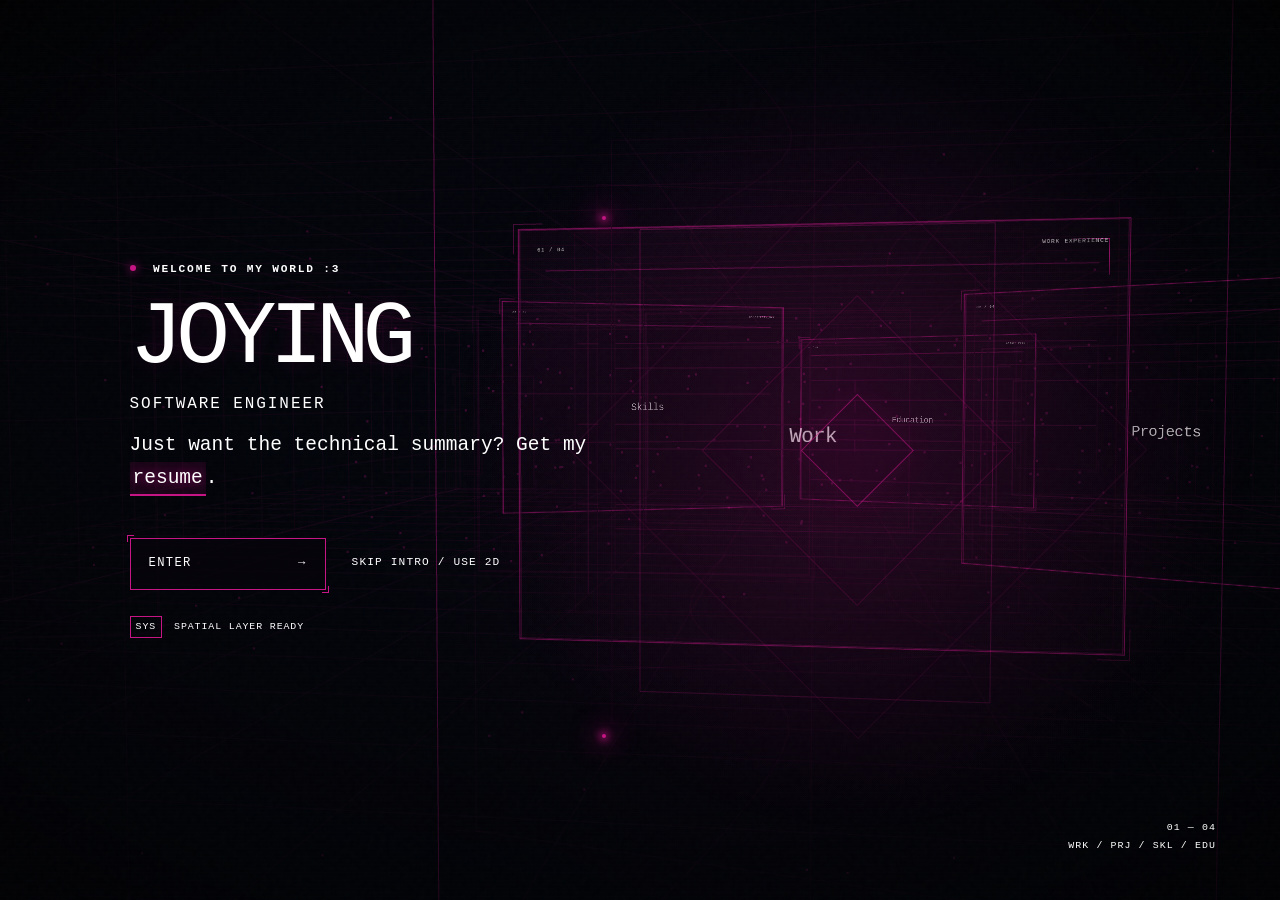
==== commit 78344598: "Finalize portfolio experience and content" ====
--- a/index.html
+++ b/index.html
@@ -6,18 +6,18 @@
     <meta name="theme-color" content="#020307" />
     <meta
       name="description"
-      content="Joy In is a creative developer building atmospheric, accessible digital experiences where interaction, motion, and code meet."
+      content="Joying is a creative developer building atmospheric, accessible digital experiences where interaction, motion, and code meet."
     />
     <meta property="og:type" content="website" />
     <meta property="og:title" content="Joying" />
     <meta
       property="og:description"
-      content="A guided digital gallery of selected education, work, projects, and skills."
+      content="A guided digital gallery of selected work, projects, skills, and education."
     />
-    <meta property="og:image" content="https://portfolio.example/assets/og-card.png" />
+    <meta property="og:image" content="https://joying-yang.github.io/assets/og-card.png" />
     <meta name="twitter:card" content="summary_large_image" />
-    <title>Joying Digital Portfolio</title>
-    <link rel="canonical" href="https://portfolio.example/" />
+    <title>Joying</title>
+    <link rel="canonical" href="https://joying-yang.github.io/" />
     <link rel="icon" href="assets/favicon.svg" type="image/svg+xml" />
     <link rel="manifest" href="site.webmanifest" />
     <link rel="stylesheet" href="styles.css" />
@@ -31,7 +31,43 @@
       }
     </script>
   </head>
-  <body data-state="gate" data-mode="3d" data-active="education">
+  <body data-state="gate" data-mode="3d" data-active="work">
+    <svg class="svg-filter-definitions" width="0" height="0" aria-hidden="true" focusable="false">
+      <defs>
+        <!-- road_flagged.png is an opaque RGB image. Preserve its neon color
+             while converting the baked-in near-black canvas to transparency. -->
+        <filter id="road-dark-to-alpha" color-interpolation-filters="sRGB">
+          <feColorMatrix
+            type="matrix"
+            values="1 0 0 0 0
+                    0 1 0 0 0
+                    0 0 1 0 0
+                    .8504 2.8608 .2888 0 -.04"
+          />
+        </filter>
+        <filter id="education-logo-accent" x="-10%" y="-10%" width="120%" height="120%" color-interpolation-filters="sRGB">
+          <feFlood class="accent-filter-flood" result="accent-fill" />
+          <feComposite in="accent-fill" in2="SourceAlpha" operator="in" />
+        </filter>
+        <filter id="cal-outline-accent" x="-10%" y="-10%" width="120%" height="120%" color-interpolation-filters="sRGB">
+          <!-- Select the original gold pixels (high red + green, low blue),
+               then use that selection as the alpha mask for the pink tint. -->
+          <feColorMatrix
+            in="SourceGraphic"
+            type="matrix"
+            values="0 0 0 0 0
+                    0 0 0 0 0
+                    0 0 0 0 0
+                    1 1 -2 0 -.3"
+            result="cal-gold-mask"
+          />
+          <feComposite in="cal-gold-mask" in2="SourceAlpha" operator="in" result="cal-outline-mask" />
+          <feFlood class="accent-filter-flood" result="cal-accent-fill" />
+          <feComposite in="cal-accent-fill" in2="cal-outline-mask" operator="in" />
+        </filter>
+      </defs>
+    </svg>
+
     <a class="skip-link" href="#portfolio-main">Skip to portfolio content</a>
 
     <canvas id="scene" class="scene" aria-hidden="true" tabindex="-1"></canvas>
@@ -45,15 +81,21 @@
         <span></span><span></span><span></span>
       </div>
       <div class="gate-copy">
-        <p class="eyebrow"><span class="signal-dot"></span> Digital portfolio / 2026</p>
+        <p class="eyebrow"><span class="signal-dot"></span> Welcome to my world :3</p>
         <h1 id="gate-title" class="wordmark" aria-label="Joying">JOYING</h1>
-        <p class="gate-role">Creative developer &amp; systems thinker</p>
+        <p class="gate-role">Software Engineer</p>
         <p class="gate-statement">
-          I build thoughtful digital spaces where interaction, motion, and code meet.
+          Just want the technical summary? Get my
+          <a
+            class="gate-resume-link"
+            href="assets/joying_resume.pdf"
+            download="joying_resume.pdf"
+            title="Download Joying's resume as a PDF"
+          >resume</a>.
         </p>
         <div class="gate-actions">
-          <button class="action action--primary" id="enter-button" type="button">
-            <span>Enter gallery</span><span aria-hidden="true">→</span>
+          <button class="action" id="enter-button" type="button">
+            <span>Enter</span><span aria-hidden="true">→</span>
           </button>
           <button class="text-action" id="skip-2d-button" type="button">Skip intro / use 2D</button>
         </div>
@@ -63,7 +105,7 @@
       </div>
       <div class="gate-index" aria-hidden="true">
         <span>01 — 04</span>
-        <span>EDU / WRK / PRJ / SKL</span>
+        <span>WRK / PRJ / SKL / EDU</span>
       </div>
     </section>
 
@@ -75,8 +117,11 @@
       <header class="identity-hud">
         <a class="mini-wordmark" href="index.html" aria-label="Return to entry">JOYING</a>
         <div class="identity-copy">
-          <p>Software Engineer</p>
-          <p>Designing calm systems<br />for curious humans.</p>
+          <p class="identity-role">Software Engineer</p>
+          <nav class="identity-actions" aria-label="Contact and resume">
+            <a href="mailto:joyingyangg@gmail.com"><span aria-hidden="true">@</span><span>Email</span></a>
+            <a href="assets/joying_resume.pdf" download="joying_resume.pdf"><span aria-hidden="true">↓</span><span>Resume</span></a>
+          </nav>
         </div>
       </header>
 
@@ -84,23 +129,23 @@
         <p class="nav-label">Index / 04</p>
         <ol>
           <li>
-            <a href="#education" data-section-link="education">
-              <span class="nav-arrow" aria-hidden="true">›</span><span class="nav-number">01</span><span>Education</span>
-            </a>
-          </li>
-          <li>
             <a href="#work" data-section-link="work">
-              <span class="nav-arrow" aria-hidden="true">›</span><span class="nav-number">02</span><span>Work</span>
+              <span class="nav-arrow" aria-hidden="true">›</span><span class="nav-number">01</span><span>Work</span>
             </a>
           </li>
           <li>
             <a href="#projects" data-section-link="projects">
-              <span class="nav-arrow" aria-hidden="true">›</span><span class="nav-number">03</span><span>Projects</span>
+              <span class="nav-arrow" aria-hidden="true">›</span><span class="nav-number">02</span><span>Projects</span>
             </a>
           </li>
           <li>
             <a href="#skills" data-section-link="skills">
-              <span class="nav-arrow" aria-hidden="true">›</span><span class="nav-number">04</span><span>Skills</span>
+              <span class="nav-arrow" aria-hidden="true">›</span><span class="nav-number">03</span><span>Skills</span>
+            </a>
+          </li>
+          <li>
+            <a href="#education" data-section-link="education">
+              <span class="nav-arrow" aria-hidden="true">›</span><span class="nav-number">04</span><span>Education</span>
             </a>
           </li>
         </ol>
@@ -119,35 +164,307 @@
       <main class="portfolio-main" id="portfolio-main" tabindex="-1">
         <h1 class="sr-only" id="view-title">Joying — Portfolio</h1>
 
-        <section class="content-panel content-panel--paged is-active" id="education" data-section="education" aria-labelledby="education-title">
+
+
+        <section class="content-panel content-panel--paged is-active" id="work" data-section="work" aria-labelledby="work-title">
           <span class="corner corner--tl" aria-hidden="true"></span>
           <span class="corner corner--tr" aria-hidden="true"></span>
           <span class="corner corner--bl" aria-hidden="true"></span>
           <span class="corner corner--br" aria-hidden="true"></span>
           <div class="panel-teaser" aria-hidden="true">
-            <p><span>01 / 04</span><span>ORIGIN_POINT</span></p>
-            <strong>Education</strong>
-            <span>Computer science and digital craft</span>
+            <p><span>01 / 04</span><span>Work Experience</span></p>
+            <strong>Work</strong>
             <i>Approach <b>→</b></i>
           </div>
           <div class="panel-scroll">
             <div class="panel-header">
-              <p class="panel-index">01 / 04 <span>Education</span></p>
+              <p class="panel-index">01 / 04 <span>Work Experience</span></p>
+            </div>
+            <h2 id="work-title" class="sr-only" tabindex="-1">Work Experience</h2>
+
+            <div class="section-page-stage work-timeline-stage" id="work-timeline">
+              <article class="section-page work-timeline-page is-selected" aria-label="Work experience route">
+                <p class="work-timeline__instruction"><span>Route // 2022—Now</span><span>Select a beacon.</span></p>
+
+                <div class="work-timeline__artboard">
+                  <img class="work-timeline__road" src="assets/road_flagged.png" width="2172" height="724" alt="" aria-hidden="true" />
+                  <div class="work-timeline__kirbs-track" aria-hidden="true">
+                    <div class="work-timeline__kirbs-runner">
+                      <img class="work-timeline__kirbs" src="assets/kirbs-animated.gif" width="512" height="512" alt="" draggable="false" decoding="async" />
+                    </div>
+                  </div>
+
+                  <ol class="work-timeline__stops" aria-label="Work experience timeline and suggestions contact">
+                    <li class="work-stop" data-work-stop data-work-company="Tesla">
+                      <button class="work-stop__trigger" type="button" data-work-stop-trigger aria-expanded="false" aria-controls="work-stop-tesla-panel">
+                        <span class="work-stop__action" aria-hidden="true">+</span>
+                      </button>
+                      <section class="work-stop__panel" id="work-stop-tesla-panel" data-work-stop-panel role="region" aria-labelledby="work-stop-tesla-title">
+                        <button class="work-stop__close" type="button" data-work-stop-close aria-label="Close Tesla experience details"><span aria-hidden="true">×</span></button>
+                        <div class="work-stop__heading">
+                          <img src="assets/tesla_logo.png" width="1600" height="1600" alt="" />
+                          <div><h3 id="work-stop-tesla-title">Tesla</h3></div>
+                        </div>
+                        <p class="work-stop__role">Software Engineering Intern</p>
+                        <p class="work-stop__time"><time datetime="2022-06">Summer 2022</time><span>Reno, NV</span></p>
+                        <p class="work-stop__summary">Got a Cybertruck Hotwheel. Will trade 4 job.</p>
+                      </section>
+                    </li>
+
+                    <li class="work-stop work-stop--apple" data-work-stop data-work-company="Apple">
+                      <button class="work-stop__trigger" type="button" data-work-stop-trigger aria-expanded="false" aria-controls="work-stop-apple-panel">
+                        <span class="work-stop__action" aria-hidden="true">+</span>
+                      </button>
+                      <section class="work-stop__panel" id="work-stop-apple-panel" data-work-stop-panel role="region" aria-labelledby="work-stop-apple-title">
+                        <button class="work-stop__close" type="button" data-work-stop-close aria-label="Close Apple experience details"><span aria-hidden="true">×</span></button>
+                        <div class="work-stop__heading">
+                          <img src="assets/apple_logo.png" width="568" height="675" alt="" />
+                          <div><h3 id="work-stop-apple-title">Apple</h3></div>
+                        </div>
+                        <p class="work-stop__role">Software Engineering Intern</p>
+                        <p class="work-stop__time"><span><time datetime="2023-06">Summer 2023</time> + <time datetime="2024-06">2024</time></span><span>Cupertino, CA</span></p>
+                        <p class="work-stop__summary">Xcode engineering, pre-Claude.</p>
+                      </section>
+                    </li>
+
+                    <li class="work-stop work-stop--meta" data-work-stop data-work-company="Meta">
+                      <button class="work-stop__trigger" type="button" data-work-stop-trigger aria-expanded="false" aria-controls="work-stop-meta-panel">
+                        <span class="work-stop__action" aria-hidden="true">+</span>
+                      </button>
+                      <section class="work-stop__panel" id="work-stop-meta-panel" data-work-stop-panel role="region" aria-labelledby="work-stop-meta-title">
+                        <button class="work-stop__close" type="button" data-work-stop-close aria-label="Close Meta experience details"><span aria-hidden="true">×</span></button>
+                        <div class="work-stop__heading">
+                          <img src="assets/meta_logo.png" width="1567" height="1041" alt="" />
+                          <div><h3 id="work-stop-meta-title">Meta</h3></div>
+                        </div>
+                        <p class="work-stop__role">Software Engineer · Instagram Stories</p>
+                        <p class="work-stop__time"><span><time datetime="2025-08">Aug 2025</time>—Present</span><span>Menlo Park, CA</span></p>
+                        <p class="work-stop__summary">Mobile development beast, raised by Claude.</p>
+                      </section>
+                    </li>
+
+                    <li class="work-stop work-stop--suggestions" data-work-stop data-work-company="Suggestions" data-work-label="suggestions and email contact">
+                      <button class="work-stop__trigger" type="button" data-work-stop-trigger aria-expanded="false" aria-controls="work-stop-suggestions-panel">
+                        <span class="work-stop__action" aria-hidden="true">+</span>
+                      </button>
+                      <section class="work-stop__panel" id="work-stop-suggestions-panel" data-work-stop-panel role="region" aria-labelledby="work-stop-suggestions-title">
+                        <button class="work-stop__close" type="button" data-work-stop-close aria-label="Close suggestions and email contact"><span aria-hidden="true">×</span></button>
+                        <div class="work-stop__heading work-stop__heading--contact">
+                          <div><h3 id="work-stop-suggestions-title">Suggestions?</h3></div>
+                        </div>
+                        <a class="work-stop__email" href="mailto:joyingyangg@gmail.com"><span>Email.</span><span aria-hidden="true">→</span></a>
+                      </section>
+                    </li>
+                  </ol>
+                </div>
+              </article>
+            </div>
+          </div>
+        </section>
+
+        <section class="content-panel content-panel--paged" id="projects" data-section="projects" aria-labelledby="projects-title" hidden>
+          <span class="corner corner--tl" aria-hidden="true"></span>
+          <span class="corner corner--tr" aria-hidden="true"></span>
+          <span class="corner corner--bl" aria-hidden="true"></span>
+          <span class="corner corner--br" aria-hidden="true"></span>
+          <div class="panel-teaser" aria-hidden="true">
+            <p><span>02 / 04</span><span>SYSTEM_ARCHIVE</span></p>
+            <strong>Projects</strong>
+            <i>Approach <b>→</b></i>
+          </div>
+          <div class="panel-scroll">
+            <div class="panel-header">
+              <p class="panel-index">02 / 04 <span>Projects</span></p>
+            </div>
+            <h2 id="projects-title" class="sr-only" tabindex="-1">Selected projects</h2>
+
+            <div class="section-page-stage project-stage">
+              <div class="project-directory">
+                <div class="project-directory__grid" aria-label="All projects">
+                  <article class="project-tile">
+                    <div class="project-tile__content">
+                      <h3>Flexcar</h3>
+                      <p>One service workspace connecting vehicle reports, prioritized tasks, and repair details.</p>
+                      <ul class="project-tile__skills" aria-label="Flexcar skills"><li>PostgreSQL</li><li>Java Spring</li><li>TypeScript</li><li>React Native</li><li>Docker</li></ul>
+                    </div>
+                  </article>
+
+                  <article class="project-tile">
+                    <div class="project-tile__content">
+                      <h3>PintOS</h3>
+                      <p>An x86 operating system supporting multithreading, user programs, system calls, and a Unix-style file system.</p>
+                      <ul class="project-tile__skills" aria-label="PintOS skills"><li>x86</li><li>Operating systems</li><li>Multithreading</li><li>System calls</li><li>File systems</li></ul>
+                    </div>
+                  </article>
+
+                  <article class="project-tile">
+                    <div class="project-tile__content">
+                      <h3>Prove</h3>
+                      <p>Real-time identity traffic monitoring designed to surface anomalous authentication events sooner.</p>
+                      <ul class="project-tile__skills" aria-label="Prove skills"><li>Kafka</li><li>Anomaly detection</li><li>Statistical modeling</li><li>Streaming analytics</li><li>Full-stack</li></ul>
+                    </div>
+                  </article>
+
+                  <article class="project-tile">
+                    <div class="project-tile__content">
+                      <h3>Tailorbird</h3>
+                      <p>An AI-assisted property inspection workflow for faster, more consistent furniture assessments.</p>
+                      <ul class="project-tile__skills" aria-label="Tailorbird skills"><li>GraphQL</li><li>React</li><li>Python</li><li>Tesseract OCR</li><li>OpenCV</li></ul>
+                    </div>
+                  </article>
+
+                  <article class="project-tile">
+                    <div class="project-tile__content">
+                      <h3>League Predictor</h3>
+                      <p>A match-state model predicting League of Legends outcomes from the first ten minutes of play.</p>
+                      <ul class="project-tile__skills" aria-label="League Predictor skills"><li>Logistic regression</li><li>Classification</li><li>Machine learning</li><li>Match-state modeling</li></ul>
+                    </div>
+                  </article>
+
+                  <article class="project-tile">
+                    <div class="project-tile__content">
+                      <h3>Music Generation</h3>
+                      <p>A generative-music system using genetic algorithms, Rust, and Orca to explore computational creativity.</p>
+                      <ul class="project-tile__skills" aria-label="Music Generation skills"><li>Rust</li><li>Orca</li><li>Genetic algorithms</li><li>Computational creativity</li></ul>
+                      <a class="project-tile__link" href="https://github.com/joying-yang/ga-music-generation" target="_blank" rel="noopener noreferrer"><span>Visit project</span><span aria-hidden="true">↗</span><span class="sr-only"> (opens in a new tab)</span></a>
+                    </div>
+                  </article>
+                  <article class="project-tile">
+                    <div class="project-tile__content">
+                      <h3>Newspaper Delivery</h3>
+                      <p>Bootstrapped school newspaper into digital format.</p>
+                      <ul class="project-tile__skills" aria-label="Newspaper Delivery skills"><li>HTML</li><li>CSS</li><li>Javascript</li></ul>
+                      <a class="project-tile__link" href="https://github.com/joying-yang/VikingsDev.github.io" target="_blank" rel="noopener noreferrer"><span>Visit project</span><span aria-hidden="true">↗</span><span class="sr-only"> (opens in a new tab)</span></a>
+                    </div>
+                  </article>
+
+                  <article class="project-tile">
+                    <div class="project-tile__content">
+                      <h3>More to Come</h3>
+                      <p>Have an idea? Reach out.</p>
+                      <ul class="project-tile__skills" aria-label="More to Come skills"><li>Technology</li><li>Method</li><li>Outcome</li></ul>
+                    </div>
+                  </article>
+                </div>
+              </div>
+            </div>
+          </div>
+        </section>
+
+        <section class="content-panel content-panel--paged" id="skills" data-section="skills" aria-labelledby="skills-title" hidden>
+          <span class="corner corner--tl" aria-hidden="true"></span>
+          <span class="corner corner--tr" aria-hidden="true"></span>
+          <span class="corner corner--bl" aria-hidden="true"></span>
+          <span class="corner corner--br" aria-hidden="true"></span>
+          <div class="panel-teaser" aria-hidden="true">
+            <p><span>03 / 04</span><span>CAPABILITY_MAP</span></p>
+            <strong>Skills</strong>
+            <i>Approach <b>→</b></i>
+          </div>
+          <div class="panel-scroll">
+            <div class="panel-header">
+              <p class="panel-index">03 / 04 <span>Skills</span></p>
               <div class="panel-header-tools">
-                <p class="panel-page-count">Page <strong id="education-page-count">01 / 02</strong></p>
-                <p class="panel-code" aria-hidden="true">EDU_001</p>
+                <p class="panel-page-count">Layer <strong id="skill-page-count">01 / 03</strong></p>
               </div>
             </div>
-            <!-- <p class="section-kicker">Education</p> -->
-            <!-- <h2 id="education-title" tabindex="-1">Education<br /> -->
-              <!-- <em>&amp; digital craft</em> -->
-            </h2>
-            <div class="section-page-stage education-page-stage" id="education-page-stage">
-              <article class="section-page education-page is-selected" data-education-page-index="0" data-page-label="Education overview">
+
+            <div class="skill-overview">
+              <div>
+                <h2 id="skills-title" tabindex="-1">
+                  <span>Some of everything.</span>
+                  <span class="skills-title__second-line">Insatiable curiosity, or commitment issues?</span>
+                </h2>
+              </div>
+            </div>
+
+            <div class="skill-page-selector" role="group" aria-label="Choose a capability layer">
+              <button type="button" data-skill-page-select="0" aria-pressed="true" aria-controls="skill-page-interface" disabled>
+                <span>01</span><strong>Interface</strong><small>08 nodes</small>
+              </button>
+              <button type="button" data-skill-page-select="1" aria-pressed="false" aria-controls="skill-page-systems" disabled>
+                <span>02</span><strong>Systems</strong><small>08 nodes</small>
+              </button>
+              <button type="button" data-skill-page-select="2" aria-pressed="false" aria-controls="skill-page-delivery" disabled>
+                <span>03</span><strong>Delivery</strong><small>08 nodes</small>
+              </button>
+            </div>
+
+            <div class="section-page-stage skill-page-stage" id="skill-page-stage">
+              <section class="section-page skill-page is-selected" id="skill-page-interface" data-skill-page-index="0" data-page-label="Interface and mobile">
+                <header class="skill-page__header">
+                  <p><span>Layer 01</span><span>08 technologies</span></p>
+                  <div><h3 id="skill-group-interface">Interface &amp; mobile</h3></div>
+                </header>
+                <ul class="skill-list" aria-labelledby="skill-group-interface">
+                  <li class="skill-item skill-item--primary" data-skill-node="javascript"><div class="skill-item__control"><span class="skill-item__mark" aria-hidden="true"><img src="assets/JavaScript-logo.png" alt="" width="960" height="960" /></span><span class="skill-item__copy"><strong>JavaScript</strong><small>Interface language</small></span></div></li>
+                  <li class="skill-item" data-skill-node="typescript"><div class="skill-item__control"><span class="skill-item__mark" aria-hidden="true"><img src="assets/Typescript_logo_2020.svg.webp" alt="" width="3840" height="3840" /></span><span class="skill-item__copy"><strong>TypeScript</strong><small>Typed language</small></span></div></li>
+                  <li class="skill-item skill-item--tertiary" data-skill-node="react"><div class="skill-item__control"><span class="skill-item__mark" aria-hidden="true"><img src="assets/React.svg.webp" alt="" width="3840" height="3456" /></span><span class="skill-item__copy"><strong>React</strong><small>UI framework</small></span></div></li>
+                  <li class="skill-item skill-item--primary" data-skill-node="html"><div class="skill-item__control"><span class="skill-item__mark" aria-hidden="true"><img src="assets/html_logo.webp" alt="" width="400" height="400" /></span><span class="skill-item__copy"><strong>HTML</strong><small>Web foundation</small></span></div></li>
+                  <li class="skill-item skill-item--tertiary" data-skill-node="swift"><div class="skill-item__control"><span class="skill-item__mark" aria-hidden="true"><img src="assets/swift_logo.png" alt="" width="512" height="512" /></span><span class="skill-item__copy"><strong>Swift</strong><small>Native language</small></span></div></li>
+                  <li class="skill-item" data-skill-node="xcode"><div class="skill-item__control"><span class="skill-item__mark" aria-hidden="true"><img src="assets/xcode_logo.webp" alt="" width="512" height="512" /></span><span class="skill-item__copy"><strong>Xcode</strong><small>Apple toolchain</small></span></div></li>
+                  <li class="skill-item skill-item--tertiary" data-skill-node="kotlin"><div class="skill-item__control"><span class="skill-item__mark" aria-hidden="true"><img src="assets/kotlin_logo.png" alt="" width="2000" height="2000" /></span><span class="skill-item__copy"><strong>Kotlin</strong><small>Application language</small></span></div></li>
+                  <li class="skill-item skill-item--primary" data-skill-node="java"><div class="skill-item__control"><span class="skill-item__mark" aria-hidden="true"><img src="assets/java_logo.svg" alt="" width="2500" height="2500" /></span><span class="skill-item__copy"><strong>Java</strong><small>Application language</small></span></div></li>
+                </ul>
+              </section>
+
+              <section class="section-page skill-page" id="skill-page-systems" data-skill-page-index="1" data-page-label="Applications and systems" hidden>
+                <header class="skill-page__header">
+                  <p><span>Layer 02</span><span>08 technologies</span></p>
+                  <div><h3 id="skill-group-systems">Applications &amp; systems</h3></div>
+                </header>
+                <ul class="skill-list" aria-labelledby="skill-group-systems">
+                  <li class="skill-item skill-item--primary" data-skill-node="python"><div class="skill-item__control"><span class="skill-item__mark" aria-hidden="true"><img src="assets/Python-logo-notext.svg.webp" alt="" width="250" height="250" /></span><span class="skill-item__copy"><strong>Python</strong><small>General language</small></span></div></li>
+                  <li class="skill-item" data-skill-node="flask"><div class="skill-item__control"><span class="skill-item__mark" aria-hidden="true"><img src="assets/flask_logo.svg" alt="" width="512" height="512" /></span><span class="skill-item__copy"><strong>Flask</strong><small>Web framework</small></span></div></li>
+                  <li class="skill-item skill-item--tertiary" data-skill-node="django"><div class="skill-item__control"><span class="skill-item__mark" aria-hidden="true"><img src="assets/django_logo.svg" alt="" width="1963" height="2500" /></span><span class="skill-item__copy"><strong>Django</strong><small>Web framework</small></span></div></li>
+                  <li class="skill-item" data-skill-node="spring"><div class="skill-item__control"><span class="skill-item__mark" aria-hidden="true"><img src="assets/spring_logo.png" alt="" width="2400" height="2401" /></span><span class="skill-item__copy"><strong>Spring</strong><small>Service framework</small></span></div></li>
+                  <li class="skill-item skill-item--tertiary" data-skill-node="opencv"><div class="skill-item__control"><span class="skill-item__mark" aria-hidden="true"><img src="assets/opencv_logo.webp" alt="" width="512" height="512" /></span><span class="skill-item__copy"><strong>OpenCV</strong><small>Computer vision</small></span></div></li>
+                  <li class="skill-item skill-item--primary" data-skill-node="c"><div class="skill-item__control"><span class="skill-item__mark" aria-hidden="true"><img src="assets/C_Logo.png" alt="" width="360" height="405" /></span><span class="skill-item__copy"><strong>C</strong><small>Systems language</small></span></div></li>
+                  <li class="skill-item skill-item--tertiary" data-skill-node="rust"><div class="skill-item__control"><span class="skill-item__mark" aria-hidden="true"><img src="assets/rust_logo.webp" alt="" width="1280" height="1280" /></span><span class="skill-item__copy"><strong>Rust</strong><small>Systems language</small></span></div></li>
+                  <li class="skill-item skill-item--primary" data-skill-node="linux"><div class="skill-item__control"><span class="skill-item__mark" aria-hidden="true"><img src="assets/linux_logo.png" alt="" width="800" height="600" /></span><span class="skill-item__copy"><strong>Linux</strong><small>Runtime platform</small></span></div></li>
+                </ul>
+              </section>
+
+              <section class="section-page skill-page" id="skill-page-delivery" data-skill-page-index="2" data-page-label="Data and delivery" hidden>
+                <header class="skill-page__header">
+                  <p><span>Layer 03</span><span>08 technologies</span></p>
+                  <div><h3 id="skill-group-delivery">Data &amp; delivery</h3></div>
+                </header>
+                <ul class="skill-list" aria-labelledby="skill-group-delivery">
+                  <li class="skill-item" data-skill-node="sql"><div class="skill-item__control"><span class="skill-item__mark" aria-hidden="true"><img src="assets/sql_logo.webp" alt="" width="3840" height="3840" /></span><span class="skill-item__copy"><strong>SQL</strong><small>Query language</small></span></div></li>
+                  <li class="skill-item skill-item--primary" data-skill-node="postgresql"><div class="skill-item__control"><span class="skill-item__mark" aria-hidden="true"><img src="assets/postgresql_logo.webp" alt="" width="1280" height="1320" /></span><span class="skill-item__copy"><strong>PostgreSQL</strong><small>Database</small></span></div></li>
+                  <li class="skill-item skill-item--tertiary" data-skill-node="graphql"><div class="skill-item__control"><span class="skill-item__mark" aria-hidden="true"><img src="assets/GraphQL_Logo.svg.webp" alt="" width="3840" height="3840" /></span><span class="skill-item__copy"><strong>GraphQL</strong><small>Data interface</small></span></div></li>
+                  <li class="skill-item" data-skill-node="kafka"><div class="skill-item__control"><span class="skill-item__mark" aria-hidden="true"><img src="assets/kafka_logo.png" alt="" width="800" height="600" /></span><span class="skill-item__copy"><strong>Kafka</strong><small>Event streaming</small></span></div></li>
+                  <li class="skill-item skill-item--primary" data-skill-node="git"><div class="skill-item__control"><span class="skill-item__mark" aria-hidden="true"><img src="assets/git_logo.webp" alt="" width="3840" height="3840" /></span><span class="skill-item__copy"><strong>Git</strong><small>Version control</small></span></div></li>
+                  <li class="skill-item" data-skill-node="docker"><div class="skill-item__control"><span class="skill-item__mark" aria-hidden="true"><img src="assets/docker_logo.png" alt="" width="1346" height="1063" /></span><span class="skill-item__copy"><strong>Docker</strong><small>Containers</small></span></div></li>
+                  <li class="skill-item skill-item--tertiary" data-skill-node="kubernetes"><div class="skill-item__control"><span class="skill-item__mark" aria-hidden="true"><img src="assets/kubernetes_logo.webp" alt="" width="960" height="933" /></span><span class="skill-item__copy"><strong>Kubernetes</strong><small>Orchestration</small></span></div></li>
+                  <li class="skill-item skill-item--primary" data-skill-node="jenkins"><div class="skill-item__control"><span class="skill-item__mark" aria-hidden="true"><img src="assets/Jenkins_logo.svg.webp" alt="" width="1920" height="2651" /></span><span class="skill-item__copy"><strong>Jenkins</strong><small>Delivery automation</small></span></div></li>
+                </ul>
+              </section>
+            </div>
+          </div>
+        </section>
+        <section class="content-panel content-panel--paged" id="education" data-section="education" aria-labelledby="education-title" hidden>
+          <span class="corner corner--tl" aria-hidden="true"></span>
+          <span class="corner corner--tr" aria-hidden="true"></span>
+          <span class="corner corner--bl" aria-hidden="true"></span>
+          <span class="corner corner--br" aria-hidden="true"></span>
+          <div class="panel-teaser" aria-hidden="true">
+            <p><span>04 / 04</span><span>ORIGIN_POINT</span></p>
+            <strong>Education</strong>
+            <i>Approach <b>→</b></i>
+          </div>
+          <div class="panel-scroll">
+            <div class="panel-header">
+              <p class="panel-index">04 / 04 <span>Education</span></p>
+            </div>
+            <h2 id="education-title" class="sr-only" tabindex="-1">Education</h2>
+            <div class="section-page-stage education-page-stage">
+              <article class="section-page education-page">
                 <h3 class="sr-only">Education overview</h3>
-                <div class="education-meta education-meta--logo-left">
+                <div class="education-meta">
                   <div class="education-logo-slot" aria-hidden="true">
-                    <img src="assets/cal_logo.png" width="500" height="398" alt="" />
+                    <img class="education-logo--cal" src="assets/cal_logo.png" width="500" height="398" alt="" />
                   </div>
                   <div class="education-meta__details">
                     <div>
@@ -172,7 +489,10 @@
                     </div>
                   </div>
                 </div>
-                <div class="education-meta education-meta--logo-right">
+                <div class="education-meta">
+                  <div class="education-logo-slot" aria-hidden="true">
+                    <img src="assets/Peking-University-logo.png" width="2048" height="2048" alt="" />
+                  </div>
                   <div class="education-meta__details">
                     <div>
                       <span>Institution</span>
@@ -190,9 +510,6 @@
                       <span>Location</span>
                       <strong>Beijing, China</strong>
                     </div>
-                  </div>
-                  <div class="education-logo-slot" aria-hidden="true">
-                    <img src="assets/Peking-University-logo.png" width="2048" height="2048" alt="" />
                   </div>
                 </div>
                 <div class="tag-region">
@@ -211,515 +528,11 @@
                     <li>Society of Women Engineers</li><li>Plextech @ Berkeley</li><li>WebDev @ Berkeley</li>
                   </ul>
                 </div>
-                <!-- <ul class="signal-list">
-                  <li>Explored accessible interfaces and creative computing through project-led study.</li>
-                  <li>Led small teams from rough questions to tested, documented prototypes.</li>
-                  <li>Built a practice around making complex systems feel calm and understandable.</li>
-                </ul> -->
               </article>
             </div>
-<!-- 
-            <div class="nested-controls section-page-controls education-page-controls" role="group" aria-label="Browse Education pages">
-              <button type="button" data-education-page-action="previous" aria-label="Previous Education page" title="Previous Education page" disabled><span aria-hidden="true">←</span><span class="section-page-control-label">Previous page</span></button>
-              <button type="button" data-education-page-action="next" aria-label="Next Education page" title="Next Education page"><span class="section-page-control-label">Next page</span><span aria-hidden="true">→</span></button>
-            </div> -->
           </div>
         </section>
 
-        <section class="content-panel content-panel--paged" id="work" data-section="work" aria-labelledby="work-title" hidden>
-          <span class="corner corner--tl" aria-hidden="true"></span>
-          <span class="corner corner--tr" aria-hidden="true"></span>
-          <span class="corner corner--bl" aria-hidden="true"></span>
-          <span class="corner corner--br" aria-hidden="true"></span>
-          <div class="panel-teaser" aria-hidden="true">
-            <p><span>02 / 04</span><span>Work Experience</span></p>
-            <strong>Work</strong>
-            <span>Useful things, built carefully</span>
-            <i>Approach <b>→</b></i>
-          </div>
-          <div class="panel-scroll">
-            <div class="panel-header">
-              <p class="panel-index">02 / 04 <span>Work Experience</span></p>
-              <div class="panel-header-tools">
-                <p class="panel-page-count">Page <strong id="work-page-count">01 / 01</strong></p>
-                <p class="panel-code" aria-hidden="true">WRK_003</p>
-              </div>
-            </div>
-            <!-- <h2 id="work-title" tabindex="-1">Work Experience</h2> -->
-
-            <div class="section-page-stage work-timeline-stage" id="work-timeline">
-              <article class="section-page work-timeline-page is-selected" aria-label="Work experience route">
-                <p class="work-timeline__instruction"><span>Route // 2022—Now</span><span>Select a beacon to inspect a field record or send a suggestion.</span></p>
-
-                <div class="work-timeline__artboard">
-                  <img class="work-timeline__road" src="assets/road_flagged.png" width="2172" height="724" alt="" aria-hidden="true" />
-                  <div class="work-timeline__kirbs-track" aria-hidden="true">
-                    <div class="work-timeline__kirbs-runner">
-                      <img class="work-timeline__kirbs" src="assets/kirbs-animated.gif" width="512" height="512" alt="" draggable="false" decoding="async" />
-                    </div>
-                  </div>
-
-                  <ol class="work-timeline__stops" aria-label="Work experience timeline and suggestions contact">
-                    <li class="work-stop work-stop--tesla" data-work-stop data-work-company="Tesla">
-                      <button class="work-stop__trigger" id="work-stop-tesla-trigger" type="button" data-work-stop-trigger aria-expanded="false" aria-controls="work-stop-tesla-panel">
-                        <span class="work-stop__action" aria-hidden="true">+</span>
-                      </button>
-                      <section class="work-stop__panel" id="work-stop-tesla-panel" data-work-stop-panel role="region" aria-labelledby="work-stop-tesla-title">
-                        <button class="work-stop__close" type="button" data-work-stop-close aria-label="Close Tesla experience details"><span aria-hidden="true">×</span></button>
-                        <div class="work-stop__heading">
-                          <img src="assets/tesla_logo.png" width="1600" height="1600" alt="" />
-                          <div><p>01 // Field record</p><h3 id="work-stop-tesla-title">Tesla</h3></div>
-                        </div>
-                        <p class="work-stop__role">Software Engineering Intern</p>
-                        <p class="work-stop__time"><time datetime="2022-06">Summer 2022</time><span>Reno, NV</span></p>
-                        <p class="work-stop__summary">Experience: 5/5. Elon sightings: 0.</p>
-                      </section>
-                    </li>
-
-                    <li class="work-stop work-stop--apple" data-work-stop data-work-company="Apple">
-                      <button class="work-stop__trigger" id="work-stop-apple-trigger" type="button" data-work-stop-trigger aria-expanded="false" aria-controls="work-stop-apple-panel">
-                        <span class="work-stop__action" aria-hidden="true">+</span>
-                      </button>
-                      <section class="work-stop__panel" id="work-stop-apple-panel" data-work-stop-panel role="region" aria-labelledby="work-stop-apple-title">
-                        <button class="work-stop__close" type="button" data-work-stop-close aria-label="Close Apple experience details"><span aria-hidden="true">×</span></button>
-                        <div class="work-stop__heading">
-                          <img src="assets/apple_logo.png" width="568" height="675" alt="" />
-                          <div><p>02 // Field record</p><h3 id="work-stop-apple-title">Apple</h3></div>
-                        </div>
-                        <p class="work-stop__role">Software Engineering Intern</p>
-                        <p class="work-stop__time"><span><time datetime="2023-06">Summer 2023</time> + <time datetime="2024-06">2024</time></span><span>Cupertino, CA</span></p>
-                        <p class="work-stop__summary">Xcode engineering, pre-Claude.</p>
-                      </section>
-                    </li>
-
-                    <li class="work-stop work-stop--meta" data-work-stop data-work-company="Meta">
-                      <button class="work-stop__trigger" id="work-stop-meta-trigger" type="button" data-work-stop-trigger aria-expanded="false" aria-controls="work-stop-meta-panel">
-                        <span class="work-stop__action" aria-hidden="true">+</span>
-                      </button>
-                      <section class="work-stop__panel" id="work-stop-meta-panel" data-work-stop-panel role="region" aria-labelledby="work-stop-meta-title">
-                        <button class="work-stop__close" type="button" data-work-stop-close aria-label="Close Meta experience details"><span aria-hidden="true">×</span></button>
-                        <div class="work-stop__heading">
-                          <img src="assets/meta_logo.png" width="1567" height="1041" alt="" />
-                          <div><p>03 // Field record</p><h3 id="work-stop-meta-title">Meta</h3></div>
-                        </div>
-                        <p class="work-stop__role">Software Engineer · Instagram Stories</p>
-                        <p class="work-stop__time"><span><time datetime="2025-08">Aug 2025</time>—Present</span><span>Menlo Park, CA</span></p>
-                        <p class="work-stop__summary">Mobile development beast, raised by Claude.</p>
-                      </section>
-                    </li>
-
-                    <li class="work-stop work-stop--suggestions" data-work-stop data-work-company="Suggestions" data-work-label="suggestions and email contact">
-                      <button class="work-stop__trigger" id="work-stop-suggestions-trigger" type="button" data-work-stop-trigger aria-expanded="false" aria-controls="work-stop-suggestions-panel">
-                        <span class="work-stop__action" aria-hidden="true">+</span>
-                      </button>
-                      <section class="work-stop__panel" id="work-stop-suggestions-panel" data-work-stop-panel role="region" aria-labelledby="work-stop-suggestions-title">
-                        <button class="work-stop__close" type="button" data-work-stop-close aria-label="Close suggestions and email contact"><span aria-hidden="true">×</span></button>
-                        <div class="work-stop__heading work-stop__heading--contact">
-                          <div><p>04 // Open channel</p><h3 id="work-stop-suggestions-title">Suggestions?</h3></div>
-                        </div>
-                        <a class="work-stop__email" href="mailto:hello@example.com"><span>Email.</span><span aria-hidden="true">→</span></a>
-                      </section>
-                    </li>
-                  </ol>
-                </div>
-              </article>
-            </div>
-          </div>
-        </section>
-
-        <section class="content-panel content-panel--project content-panel--paged" id="projects" data-section="projects" aria-labelledby="projects-title" hidden>
-          <span class="corner corner--tl" aria-hidden="true"></span>
-          <span class="corner corner--tr" aria-hidden="true"></span>
-          <span class="corner corner--bl" aria-hidden="true"></span>
-          <span class="corner corner--br" aria-hidden="true"></span>
-          <div class="panel-teaser" aria-hidden="true">
-            <p><span>03 / 04</span><span>SYSTEM_ARCHIVE</span></p>
-            <strong>Projects</strong>
-            <span>Selected interfaces and spatial systems</span>
-            <i>Approach <b>→</b></i>
-          </div>
-          <div class="panel-scroll">
-            <div class="panel-header">
-              <p class="panel-index">03 / 04 <span>Projects</span></p>
-              <div class="panel-header-tools">
-                <p class="panel-page-count">Page <strong id="project-index">01 / 02</strong></p>
-                <p class="panel-code" aria-hidden="true">PRJ_ACTIVE</p>
-              </div>
-            </div>
-            <!-- <p class="section-kicker">Projects</p> -->
-            <!-- <h2 id="projects-title" class="sr-only" tabindex="-1">Selected projects</h2> -->
-
-            <div class="section-page-stage project-stage" id="project-stage">
-              <div class="section-page project-page is-selected" data-project-page-index="0" data-page-label="Flexcar, PintOS, and Prove">
-                <div class="project-card-grid project-card-grid--mosaic" aria-label="Projects from 2024 to 2022">
-                  <article class="project-card project-card--flip project-card--feature project-card--flexcar project-card--wordmark" data-project-card data-project="flexcar" data-project-title="Flexcar">
-                    <button class="project-card__flip-toggle" type="button" data-project-flip aria-expanded="false" aria-controls="project-flexcar-back" aria-label="Show technical details for Flexcar"><span data-project-flip-copy aria-hidden="true">Details</span><span aria-hidden="true">↻</span></button>
-                    <div class="project-card__surface">
-                      <div class="project-card__face project-card__face--front" id="project-flexcar-front">
-                        <p class="project-card__eyebrow"><span>01 // Product system</span><time datetime="2024">2024</time></p>
-                        <div class="project-card__mark project-card__mark--image project-card__mark--wordmark" aria-hidden="true">
-                          <img src="assets/flexcar_logo.png" alt="" width="650" height="340" decoding="async" />
-                        </div>
-                        <div class="project-card__copy">
-                          <h3 class="sr-only" tabindex="-1">Flexcar</h3>
-                          <ul class="project-card__tech" aria-label="Flexcar skills">
-                            <li>PostgreSQL</li><li>Java Spring</li><li>TypeScript</li><li>React Native</li><li>Docker</li>
-                          </ul>
-                        </div>
-                        <p class="project-card__prompt"><span>Hover or select</span><span aria-hidden="true">↻</span></p>
-                      </div>
-                      <div class="project-card__face project-card__face--back" id="project-flexcar-back">
-                        <p class="project-card__eyebrow"><span>Technical file</span><span>FLC_01</span></p>
-                        <div class="project-card__back-copy">
-                          <h3>Service orchestration</h3>
-                          <p>One service workspace connecting vehicle reports, prioritized tasks, and repair details.</p>
-                          <ul class="project-card__bullets" aria-label="Flexcar resume highlights">
-                            <li>Designed a PostgreSQL relational schema connecting task and vehicle entities through vehicle IDs, supporting efficient priority-based task filtering and sorting.</li>
-                            <li>Developed a Java Spring backend that automatically generated tasks from report data and exposed controller-based API endpoints for application data access.</li>
-                            <li>Built a TypeScript and React Native frontend with database-backed task views, and containerized mock PostgreSQL environments with Docker for integration testing.</li>
-                          </ul>
-                        </div>
-                        <a class="project-card__external" href="https://www.flexcar.com/" target="_blank" rel="noopener noreferrer">Visit Flexcar <span aria-hidden="true">↗</span><span class="sr-only"> (opens in a new tab)</span></a>
-                      </div>
-                    </div>
-                  </article>
-
-                  <article class="project-card project-card--flip project-card--compact project-card--pintos" data-project-card data-project="pintos" data-project-title="PintOS">
-                    <button class="project-card__flip-toggle" type="button" data-project-flip aria-expanded="false" aria-controls="project-pintos-back" aria-label="Show technical details for PintOS"><span data-project-flip-copy aria-hidden="true">Details</span><span aria-hidden="true">↻</span></button>
-                    <div class="project-card__surface">
-                      <div class="project-card__face project-card__face--front" id="project-pintos-front">
-                        <p class="project-card__eyebrow"><span>02 // Operating systems</span><time datetime="2024">2024</time></p>
-                        <div class="project-card__mark project-card__mark--image" aria-hidden="true">
-                          <img src="assets/pintos_logo.png" alt="" width="624" height="674" decoding="async" />
-                        </div>
-                        <div class="project-card__copy">
-                          <h3 tabindex="-1">PintOS</h3>
-                          <ul class="project-card__tech" aria-label="PintOS skills">
-                            <li>x86</li><li>Operating systems</li><li>Multithreading</li><li>System calls</li><li>File systems</li>
-                          </ul>
-                        </div>
-                        <p class="project-card__prompt"><span>Hover or select</span><span aria-hidden="true">↻</span></p>
-                      </div>
-                      <div class="project-card__face project-card__face--back" id="project-pintos-back">
-                        <p class="project-card__eyebrow"><span>Technical file</span><span>PNT_02</span></p>
-                        <div class="project-card__back-copy">
-                          <h3>x86 operating system</h3>
-                          <p>An x86 operating system supporting multithreading, user programs, scheduling, system calls, and a Unix-style file system.</p>
-                          <ul class="project-card__bullets" aria-label="PintOS resume highlights">
-                            <li>Designed and developed an x86 operating system with support for multithreading, user program loading and execution, and a Unix file system.</li>
-                            <li>Implemented system calls for process control and file systems, floating-point operations, strict-priority scheduling, efficient thread sleeping, process synchronization and multithreading support, a buffer cache, and on-disk inodes.</li>
-                          </ul>
-                        </div>
-                        <span class="project-card__external project-card__external--placeholder" aria-label="PintOS project link not yet added">Project link pending <span aria-hidden="true">↗</span></span>
-                      </div>
-                    </div>
-                  </article>
-
-                  <article class="project-card project-card--flip project-card--compact project-card--prove project-card--wordmark" data-project-card data-project="prove" data-project-title="Prove">
-                    <button class="project-card__flip-toggle" type="button" data-project-flip aria-expanded="false" aria-controls="project-prove-back" aria-label="Show technical details for Prove"><span data-project-flip-copy aria-hidden="true">Details</span><span aria-hidden="true">↻</span></button>
-                    <div class="project-card__surface">
-                      <div class="project-card__face project-card__face--front" id="project-prove-front">
-                        <p class="project-card__eyebrow"><span>03 // Data platform</span><time datetime="2022">2022</time></p>
-                        <div class="project-card__mark project-card__mark--image project-card__mark--wordmark" aria-hidden="true">
-                          <img src="assets/prove_logo.png" alt="" width="1200" height="630" decoding="async" />
-                        </div>
-                        <div class="project-card__copy">
-                          <h3 class="sr-only" tabindex="-1">Prove</h3>
-                          <ul class="project-card__tech" aria-label="Prove skills">
-                            <li>Kafka</li><li>Anomaly detection</li><li>Statistical modeling</li><li>Streaming analytics</li><li>Full-stack</li>
-                          </ul>
-                        </div>
-                        <p class="project-card__prompt"><span>Hover or select</span><span aria-hidden="true">↻</span></p>
-                      </div>
-                      <div class="project-card__face project-card__face--back" id="project-prove-back">
-                        <p class="project-card__eyebrow"><span>Technical file</span><span>PRV_03</span></p>
-                        <div class="project-card__back-copy">
-                          <h3>Anomaly detection</h3>
-                          <p>Real-time identity traffic monitoring designed to surface anomalous authentication events sooner.</p>
-                          <ul class="project-card__bullets" aria-label="Prove resume highlights">
-                            <li>Built a full-stack anomaly detection dashboard to monitor and alert on changes to production traffic in Kafka.</li>
-                            <li>Reduced authentication warning time from several days to a few hours by applying statistical and mathematical models to streamed data to detect anomalous events.</li>
-                          </ul>
-                        </div>
-                        <a class="project-card__external" href="https://www.prove.com/" target="_blank" rel="noopener noreferrer">Visit Prove <span aria-hidden="true">↗</span><span class="sr-only"> (opens in a new tab)</span></a>
-                      </div>
-                    </div>
-                  </article>
-                </div>
-              </div>
-
-              <div class="section-page project-page" data-project-page-index="1" data-page-label="Tailorbird, League Predictor, Music Generation, and a 2019 project">
-                <div class="project-card-grid project-card-grid--mosaic project-card-grid--four" aria-label="Projects from 2021 to 2019">
-                  <article class="project-card project-card--flip project-card--feature project-card--tailorbird" data-project-card data-project="tailorbird" data-project-title="Tailorbird">
-                    <button class="project-card__flip-toggle" type="button" data-project-flip aria-expanded="false" aria-controls="project-tailorbird-back" aria-label="Show technical details for Tailorbird"><span data-project-flip-copy aria-hidden="true">Details</span><span aria-hidden="true">↻</span></button>
-                    <div class="project-card__surface">
-                      <div class="project-card__face project-card__face--front" id="project-tailorbird-front">
-                        <p class="project-card__eyebrow"><span>04 // Applied AI</span><time datetime="2021">2021</time></p>
-                        <div class="project-card__mark" aria-hidden="true"><span>TB</span></div>
-                        <div class="project-card__copy">
-                          <h3 tabindex="-1">Tailorbird</h3>
-                          <ul class="project-card__tech" aria-label="Tailorbird skills">
-                            <li>GraphQL</li><li>React</li><li>Python</li><li>Tesseract OCR</li><li>OpenCV</li>
-                          </ul>
-                        </div>
-                        <p class="project-card__prompt"><span>Hover or select</span><span aria-hidden="true">↻</span></p>
-                      </div>
-                      <div class="project-card__face project-card__face--back" id="project-tailorbird-back">
-                        <p class="project-card__eyebrow"><span>Technical file</span><span>TLB_04</span></p>
-                        <div class="project-card__back-copy">
-                          <h3>Inspection pipeline</h3>
-                          <p>An AI-assisted property inspection workflow for faster, more consistent furniture assessments.</p>
-                          <ul class="project-card__bullets" aria-label="Tailorbird resume highlights">
-                            <li>Reduced contractor workload by writing app backend with GraphQL &amp; React to automatically assess furniture.</li>
-                            <li>Wrote a Python algorithm to extract text from images with optical character recognition through Tesseract.</li>
-                            <li>Implemented image processing with OpenCV-Python to achieve a 90+% accuracy rate on the text-extraction algorithm.</li>
-                          </ul>
-                        </div>
-                        <a class="project-card__external" href="https://www.tailorbird.com/" target="_blank" rel="noopener noreferrer">Visit Tailorbird <span aria-hidden="true">↗</span><span class="sr-only"> (opens in a new tab)</span></a>
-                      </div>
-                    </div>
-                  </article>
-
-                  <article class="project-card project-card--flip project-card--compact project-card--league" data-project-card data-project="league-predictor" data-project-title="League Predictor">
-                    <button class="project-card__flip-toggle" type="button" data-project-flip aria-expanded="false" aria-controls="project-league-predictor-back" aria-label="Show technical details for League Predictor"><span data-project-flip-copy aria-hidden="true">Details</span><span aria-hidden="true">↻</span></button>
-                    <div class="project-card__surface">
-                      <div class="project-card__face project-card__face--front" id="project-league-predictor-front">
-                        <p class="project-card__eyebrow"><span>05 // Predictive modeling</span><time datetime="2020">2020</time></p>
-                        <div class="project-card__mark project-card__mark--image" aria-hidden="true">
-                          <img src="assets/league_logo.png" alt="" width="320" height="320" decoding="async" />
-                        </div>
-                        <div class="project-card__copy">
-                          <h3 tabindex="-1">League Predictor</h3>
-                          <ul class="project-card__tech" aria-label="League Predictor skills">
-                            <li>Logistic regression</li><li>Classification</li><li>Machine learning</li><li>Match-state modeling</li>
-                          </ul>
-                        </div>
-                        <p class="project-card__prompt"><span>Hover or select</span><span aria-hidden="true">↻</span></p>
-                      </div>
-                      <div class="project-card__face project-card__face--back" id="project-league-predictor-back">
-                        <p class="project-card__eyebrow"><span>Technical file</span><span>LGP_05</span></p>
-                        <div class="project-card__back-copy">
-                          <h3>Match outcome prediction</h3>
-                          <p>A match-state classification model predicting League of Legends outcomes from the first ten minutes of play.</p>
-                          <ul class="project-card__bullets" aria-label="League Predictor resume highlights">
-                            <li>Predicted outcomes of League of Legends matches from each match's state at 10 minutes.</li>
-                            <li>Used logistic regression and other classifiers to build a learning model that achieved a 73% accuracy rate.</li>
-                          </ul>
-                        </div>
-                        <span class="project-card__external project-card__external--placeholder" aria-label="League Predictor project link not yet added">Project link pending <span aria-hidden="true">↗</span></span>
-                      </div>
-                    </div>
-                  </article>
-
-                  <article class="project-card project-card--flip project-card--compact project-card--music" data-project-card data-project="music-generation" data-project-title="Music Generation">
-                    <button class="project-card__flip-toggle" type="button" data-project-flip aria-expanded="false" aria-controls="project-music-generation-back" aria-label="Show technical details for Music Generation"><span data-project-flip-copy aria-hidden="true">Details</span><span aria-hidden="true">↻</span></button>
-                    <div class="project-card__surface">
-                      <div class="project-card__face project-card__face--front" id="project-music-generation-front">
-                        <p class="project-card__eyebrow"><span>06 // Generative audio</span><time datetime="2020">2020</time></p>
-                        <div class="project-card__mark project-card__mark--image" aria-hidden="true">
-                          <img src="assets/orca_logo.png" alt="" width="1000" height="1000" decoding="async" />
-                        </div>
-                        <div class="project-card__copy">
-                          <h3 tabindex="-1">Music Generation</h3>
-                          <ul class="project-card__tech" aria-label="Music Generation skills">
-                            <li>Rust</li><li>Orca</li><li>Genetic algorithms</li><li>Computational creativity</li>
-                          </ul>
-                        </div>
-                        <p class="project-card__prompt"><span>Hover or select</span><span aria-hidden="true">↻</span></p>
-                      </div>
-                      <div class="project-card__face project-card__face--back" id="project-music-generation-back">
-                        <p class="project-card__eyebrow"><span>Technical file</span><span>MUS_06</span></p>
-                        <div class="project-card__back-copy">
-                          <h3>Algorithmic music generation</h3>
-                          <p>A generative-music system using genetic algorithms, Rust, and Orca to explore computational creativity.</p>
-                          <ul class="project-card__bullets" aria-label="Music Generation resume highlights">
-                            <li>Researched applications of genetic algorithms for computational creativity, then used Rust and Orca to design and program an algorithm that composes music.</li>
-                          </ul>
-                        </div>
-                        <span class="project-card__external project-card__external--placeholder" aria-label="Music Generation project link not yet added">Project link pending <span aria-hidden="true">↗</span></span>
-                      </div>
-                    </div>
-                  </article>
-
-                  <article class="project-card project-card--flip project-card--compact project-card--placeholder" data-project-card data-project="project-placeholder-2019" data-project-title="2019 project placeholder">
-                    <button class="project-card__flip-toggle" type="button" data-project-flip aria-expanded="false" aria-controls="project-placeholder-2019-back" aria-label="Show technical details for the 2019 project placeholder"><span data-project-flip-copy aria-hidden="true">Details</span><span aria-hidden="true">↻</span></button>
-                    <div class="project-card__surface">
-                      <div class="project-card__face project-card__face--front" id="project-placeholder-2019-front">
-                        <p class="project-card__eyebrow"><span>07 // Project category</span><time datetime="2019">2019</time></p>
-                        <div class="project-card__mark" aria-hidden="true"><span>P7</span></div>
-                        <div class="project-card__copy">
-                          <h3 tabindex="-1">More to Come</h3>
-                          <ul class="project-card__tech" aria-label="2019 project placeholder skills">
-                            <li>Technology</li><li>Method</li><li>Outcome</li>
-                          </ul>
-                        </div>
-                        <p class="project-card__prompt"><span>Hover or select</span><span aria-hidden="true">↻</span></p>
-                      </div>
-                      <div class="project-card__face project-card__face--back" id="project-placeholder-2019-back">
-                        <p class="project-card__eyebrow"><span>Technical file</span><span>PRJ_07</span></p>
-                        <div class="project-card__back-copy">
-                          <h3>Technical focus</h3>
-                          <p>Have an idea? Reach out.</p>
-                          <ul class="project-card__bullets" aria-label="2019 project placeholder resume highlights">
-                            <li>Replace this with an accomplishment that names the technology or method used.</li>
-                            <li>Add a result, measurement, or implementation detail here.</li>
-                          </ul>
-                        </div>
-                        <span class="project-card__external project-card__external--placeholder" aria-label="2019 project link not yet added">Project link pending <span aria-hidden="true">↗</span></span>
-                      </div>
-                    </div>
-                  </article>
-                </div>
-              </div>
-            </div>
-
-            <div class="nested-controls section-page-controls project-page-controls" role="group" aria-label="Browse project pages">
-              <button type="button" data-project-action="previous" aria-label="Previous project page" title="Previous project page" disabled><span aria-hidden="true">←</span><span class="section-page-control-label">Previous project page</span></button>
-              <button type="button" data-project-action="next" aria-label="Next project page" title="Next project page"><span class="section-page-control-label">Next project page</span><span aria-hidden="true">→</span></button>
-            </div>
-          </div>
-        </section>
-
-        <section class="content-panel content-panel--paged" id="skills" data-section="skills" aria-labelledby="skills-title" hidden>
-          <span class="corner corner--tl" aria-hidden="true"></span>
-          <span class="corner corner--tr" aria-hidden="true"></span>
-          <span class="corner corner--bl" aria-hidden="true"></span>
-          <span class="corner corner--br" aria-hidden="true"></span>
-          <div class="panel-teaser" aria-hidden="true">
-            <p><span>04 / 04</span><span>CAPABILITY_MAP</span></p>
-            <strong>Skills</strong>
-            <span>Practice across product, design, and code</span>
-            <i>Approach <b>→</b></i>
-          </div>
-          <div class="panel-scroll">
-            <div class="panel-header">
-              <p class="panel-index">04 / 04 <span>Skills</span></p>
-              <div class="panel-header-tools">
-                <p class="panel-page-count">Page <strong id="skill-page-count">01 / 01</strong></p>
-                <p class="panel-code" aria-hidden="true">SKL_READY</p>
-              </div>
-            </div>
-            <!-- <p class="section-kicker">Skills</p> -->
-            <!-- <h2 id="skills-title" tabindex="-1">Technologies I build with.</h2> -->
-
-            <div class="section-page-stage skill-page-stage" id="skill-page-stage">
-              <!-- Skills layout: x/y choose the starting grid cell; each tier reserves its grid footprint automatically.
-                   Optional dx/dy values add precise visual nudges. Skill-scale resizes only the logo:
-                   --skill-dx: 8px moves right; --skill-dy: -4px moves up; --skill-scale: 1.2 is 120%. -->
-              <div class="section-page skill-page is-selected" data-skill-page-index="0" data-page-label="Interface and mobile skills">
-                <ul class="skill-list skill-list--interface" aria-label="Interface and mobile skills">
-                  <li class="skill-item skill-item--amber skill-item--root" data-skill-node="javascript" style="--skill-x: 2; --skill-y: 4; --skill-scale: .7; --skill-dy: 2.5rem;">
-                    <span class="skill-item__mark skill-item__mark--image" aria-hidden="true"><img src="assets/JavaScript-logo.png" alt="" width="960" height="960" /></span>
-                    <div class="skill-item__copy"><h3>JavaScript</h3></div>
-                  </li>
-                  <li class="skill-item skill-item--cyan skill-item--core" data-skill-node="typescript" style="--skill-x: 1; --skill-y: 2; --skill-scale: .75;">
-                    <span class="skill-item__mark skill-item__mark--image" aria-hidden="true"><img src="assets/Typescript_logo_2020.svg.webp" alt="" width="3840" height="3840" /></span>
-                    <div class="skill-item__copy"><h3>TypeScript</h3></div>
-                  </li>
-                  <li class="skill-item skill-item--violet skill-item--core" data-skill-node="react" style="--skill-x: 3; --skill-y: 2; --skill-scale: 1; --skill-dy: 3rem;">
-                    <span class="skill-item__mark skill-item__mark--image" aria-hidden="true"><img src="assets/React.svg.webp" alt="" width="3840" height="3456" /></span>
-                    <div class="skill-item__copy"><h3>React</h3></div>
-                  </li>
-                  <li class="skill-item skill-item--amber skill-item--branch" data-skill-node="html" style="--skill-x: 2; --skill-y: 1; --skill-scale: 1; --skill-dx: 40px">
-                    <span class="skill-item__mark skill-item__mark--image" aria-hidden="true"><img src="assets/html_logo.webp" alt="" width="400" height="400" /></span>
-                    <!-- <div class="skill-item__copy"><h3>HTML</h3></div> -->
-                  </li>
-                  <li class="skill-item skill-item--amber skill-item--root" data-skill-node="swift" style="--skill-x: 3; --skill-y: 1; --skill-scale: 0.5; --skill-dy: -30px; --skill-dx: 25px;">
-                    <span class="skill-item__mark skill-item__mark--image" aria-hidden="true"><img src="assets/swift_logo.png" alt="" width="512" height="512" /></span>
-                    <div class="skill-item__copy"><h3>Swift</h3></div>
-                  </li>
-                  <li class="skill-item skill-item--cyan skill-item--core" data-skill-node="xcode" style="--skill-x: 4; --skill-y: 5; --skill-scale: 1; --skill-dx: -80px; --skill-dy: 2rem;">
-                    <span class="skill-item__mark skill-item__mark--image" aria-hidden="true"><img src="assets/xcode_logo.webp" alt="" width="512" height="512" /></span>
-                    <div class="skill-item__copy"><h3>Xcode</h3></div>
-                  </li>
-                  <li class="skill-item skill-item--violet skill-item--branch" data-skill-node="kotlin" style="--skill-x: 3; --skill-y: 7; --skill-scale: 1; --skill-dx: -15px; --skill-dy:2rem;">
-                    <span class="skill-item__mark skill-item__mark--image" aria-hidden="true"><img src="assets/kotlin_logo.png" alt="" width="2000" height="2000" /></span>
-                    <div class="skill-item__copy"><h3>Kotlin</h3></div>
-                  </li>
-                  <li class="skill-item skill-item--violet skill-item--root" data-skill-node="java" style="--skill-x: 1; --skill-y: 5; --skill-scale: 1; --skill-dx: -50px;">
-                    <span class="skill-item__mark skill-item__mark--image" aria-hidden="true"><img src="assets/java_logo.svg" alt="" width="2500" height="2500" /></span>
-                    <!-- <div class="skill-item__copy"><h3>Java</h3></div> -->
-                  </li>
-                  <li class="skill-item skill-item--cyan skill-item--root" data-skill-node="sql" style="--skill-x: 5; --skill-y: 3; --skill-scale: 1; ">
-                    <span class="skill-item__mark skill-item__mark--image" aria-hidden="true"><img src="assets/sql_logo.webp" alt="" width="3840" height="3840" /></span>
-                    <div class="skill-item__copy"><h3>SQL</h3></div>
-                  </li>
-                  <li class="skill-item skill-item--amber skill-item--core" data-skill-node="postgresql" style="--skill-x: 6; --skill-y: 2; --skill-scale: .8; --skill-dy: -70px;">
-                    <span class="skill-item__mark skill-item__mark--image" aria-hidden="true"><img src="assets/postgresql_logo.webp" alt="" width="1280" height="1320" /></span>
-                    <div class="skill-item__copy"><h3>PostgreSQL</h3></div>
-                  </li>
-                  <li class="skill-item skill-item--violet skill-item--core" data-skill-node="graphql" style="--skill-x: 6; --skill-y: 7; --skill-scale: 1;">
-                    <span class="skill-item__mark skill-item__mark--image" aria-hidden="true"><img src="assets/GraphQL_Logo.svg.webp" alt="" width="3840" height="3840" /></span>
-                    <div class="skill-item__copy"><h3>GraphQL</h3></div>
-                  </li>
-                  <li class="skill-item skill-item--amber skill-item--root" data-skill-node="python" style="--skill-x: 11; --skill-y: 3; --skill-scale: 1; --skill-dx: 1rem; --skill-dy: 2rem;">
-                    <span class="skill-item__mark skill-item__mark--image" aria-hidden="true"><img src="assets/Python-logo-notext.svg.webp" alt="" width="250" height="250" /></span>
-                    <div class="skill-item__copy"><h3>Python</h3></div>
-                  </li>
-                  <li class="skill-item skill-item--cyan skill-item--branch" data-skill-node="flask" style="--skill-x: 8; --skill-y: 4; --skill-scale: 1; --skill-dy: -1rem;">
-                    <span class="skill-item__mark skill-item__mark--image" aria-hidden="true"><img src="assets/flask_logo.svg" alt="" width="512" height="512" /></span>
-                    <div class="skill-item__copy"><h3>Flask</h3></div>
-                  </li>
-                  <li class="skill-item skill-item--violet skill-item--branch" data-skill-node="django" style="--skill-x: 7; --skill-y: 5; --skill-scale: .7; --skill-dx: 2rem; --skill-dy: 2rem;">
-                    <span class="skill-item__mark skill-item__mark--image" aria-hidden="true"><img src="assets/django_logo.svg" alt="" width="1963" height="2500" /></span>
-                    <div class="skill-item__copy"><h3>Django</h3></div>
-                  </li>
-                  <li class="skill-item skill-item--cyan skill-item--core" data-skill-node="spring" style="--skill-x: 9; --skill-y: 7; --skill-scale: .5; --skill-dx: -2rem;">
-                    <span class="skill-item__mark skill-item__mark--image" aria-hidden="true"><img src="assets/spring_logo.png" alt="" width="2400" height="2401" /></span>
-                    <div class="skill-item__copy"><h3>Spring</h3></div>
-                  </li>
-                   <li class="skill-item skill-item--violet skill-item--core" data-skill-node="opencv" style="--skill-x: 8; --skill-y: 2; --skill-scale: .6; --skill-dy: -70px;">
-                    <span class="skill-item__mark skill-item__mark--image" aria-hidden="true"><img src="assets/opencv_logo.webp" alt="" width="512" height="512" /></span>
-                    <div class="skill-item__copy"><h3>OpenCV</h3></div>
-                  </li>
-                  <li class="skill-item skill-item--cyan skill-item--root" data-skill-node="c" style="--skill-x: 13; --skill-y: 2; --skill-scale: .8; --skill-dy: -50px;">
-                    <span class="skill-item__mark skill-item__mark--image" aria-hidden="true"><img src="assets/C_Logo.png" alt="" width="360" height="405" /></span>
-                    <div class="skill-item__copy"><h3>C</h3></div>
-                  </li>
-                  <li class="skill-item skill-item--amber skill-item--root" data-skill-node="rust" style="--skill-x: 13; --skill-y: 6; --skill-scale: .5;">
-                    <span class="skill-item__mark skill-item__mark--image" aria-hidden="true"><img src="assets/rust_logo.webp" alt="" width="1280" height="1280" /></span>
-                    <div class="skill-item__copy"><h3>Rust</h3></div>
-                  </li>
-                  <li class="skill-item skill-item--cyan skill-item--core" data-skill-node="kafka" style="--skill-x: 10; --skill-y: 3; --skill-scale: 1; --skill-dx: -1rem;">
-                    <span class="skill-item__mark skill-item__mark--image" aria-hidden="true"><img src="assets/kafka_logo.png" alt="" width="800" height="600" /></span>
-                    <div class="skill-item__copy"><h3>Kafka</h3></div>
-                  </li>
-                  <li class="skill-item skill-item--amber skill-item--root" data-skill-node="linux" style="--skill-x: 10; --skill-y: 5; --skill-scale: .7; --skill-dx: -3rem;">
-                    <span class="skill-item__mark skill-item__mark--image" aria-hidden="true"><img src="assets/linux_logo.png" alt="" width="800" height="600" /></span>
-                    <div class="skill-item__copy"><h3>Linux</h3></div>
-                  </li>
-                  <li class="skill-item skill-item--amber skill-item--branch" data-skill-node="git" style="--skill-x: 10; --skill-y: 1; --skill-scale: 1;">
-                    <span class="skill-item__mark skill-item__mark--image" aria-hidden="true"><img src="assets/git_logo.webp" alt="" width="3840" height="3840" /></span>
-                    <div class="skill-item__copy"><h3>Git</h3></div>
-                  </li>
-                  <li class="skill-item skill-item--cyan skill-item--core" data-skill-node="docker" style="--skill-x: 12; --skill-y: 2; --skill-scale: 1;">
-                    <span class="skill-item__mark skill-item__mark--image" aria-hidden="true"><img src="assets/docker_logo.png" alt="" width="1346" height="1063" /></span>
-                    <div class="skill-item__copy"><h3>Docker</h3></div>
-                  </li>
-                  <li class="skill-item skill-item--cyan skill-item--branch" data-skill-node="kubernetes" style="--skill-x: 13; --skill-y: 4; --skill-scale: .7; --skill-dx: 2rem;">
-                    <span class="skill-item__mark skill-item__mark--image" aria-hidden="true"><img src="assets/kubernetes_logo.webp" alt="" width="960" height="933" /></span>
-                    <div class="skill-item__copy"><h3>Kubernetes</h3></div>
-                  </li>
-                  <li class="skill-item skill-item--violet skill-item--satellite" data-skill-node="jenkins" style="--skill-x: 11; --skill-y: 7; --skill-scale: 1;">
-                    <span class="skill-item__mark skill-item__mark--image" aria-hidden="true"><img src="assets/Jenkins_logo.svg.webp" alt="" width="1920" height="2651" /></span>
-                    <div class="skill-item__copy"><h3>Jenkins</h3></div>
-                  </li>
-                </ul>
-              </div>
-
-
-              <!-- <div class="section-page skill-page" data-skill-page-index="2" data-page-label="Data and delivery skills" hidden>
-                <ul class="skill-list skill-list--delivery" aria-label="Data and delivery skills">
-                </ul>
-              </div> -->
-            </div>
-
-            <div class="nested-controls section-page-controls skill-page-controls" role="group" aria-label="Browse Skills pages" hidden>
-              <button type="button" data-skill-page-action="previous" aria-label="Previous Skills page" title="Previous Skills page" disabled><span aria-hidden="true">←</span><span class="section-page-control-label">Previous Skills page</span></button>
-              <button type="button" data-skill-page-action="next" aria-label="Next Skills page" title="Next Skills page"><span class="section-page-control-label">Next Skills page</span><span aria-hidden="true">→</span></button>
-            </div>
-          </div>
-        </section>
       </main>
 
       <div class="orientation" aria-label="Section navigation controls">
@@ -727,8 +540,7 @@
         <button class="orientation-button" id="next-section" type="button" aria-label="Next section"><span>Next</span><span aria-hidden="true">→</span></button>
       </div>
 
-      <div class="utility-bar" aria-label="Utility links and experience preferences">
-        <a href="mailto:hello@example.com"><span aria-hidden="true">@</span> <span>Email</span></a>
+      <div class="utility-bar" role="group" aria-label="Experience preferences">
         <button type="button" id="mode-toggle"><span aria-hidden="true">◇</span> <span>Use 2D mode</span></button>
         <button type="button" id="motion-toggle"><span aria-hidden="true">∿</span> <span>Motion: full</span></button>
       </div>
@@ -737,14 +549,6 @@
     <div class="transition-veil" aria-hidden="true"><span></span></div>
     <div class="sr-only" id="live-region" aria-live="polite" aria-atomic="true"></div>
 
-    <dialog class="project-dialog" id="project-dialog" aria-labelledby="dialog-title">
-      <div class="dialog-frame">
-        <button class="dialog-close" id="dialog-close" type="button"><span aria-hidden="true">×</span><span>Close case study</span></button>
-        <div id="dialog-content"></div>
-      </div>
-    </dialog>
-
-    <script defer src="content.js"></script>
     <script defer src="script.js"></script>
   </body>
 </html>
--- a/styles.css
+++ b/styles.css
@@ -1,24 +1,33 @@
 :root {
   color-scheme: dark;
-  --void-0: #020307;
-  --void-1: #07070c;
-  --orange-strong: #ff6800; /* was --violet-strong */
-  --pink-strong: #C71585; /* was --violet-mid */
-  --blue-strong: #40FEFE; /* was --violet-dim */
-  --blue-calm: #316B77; /* was --amber-copy */
-  --text-primary: #e9e2ec; 
-  --text-muted: #b8bfc5;
-  --focus: #7fd4e9;
-  --panel-fill: rgba(5, 5, 10, 0.88);
+
+  /* THEME CONTROLS
+     Change these values to recolor the interface. Component rules below
+     consume these semantic names instead of technology- or hue-specific names. */
+  --background-color: #020307;
+  --background-color-raised: #07070c;
+  --surface-color: rgba(5, 5, 10, 0.88);
+  --accent-rgb: 199, 21, 133;
+  --accent-color: rgb(var(--accent-rgb));
+  --primary-color: var(--accent-color);
+  --primary-color-hover: var(--accent-color);
+  --primary-color-focus: var(--accent-color);
+  --secondary-color: var(--accent-color);
+  --secondary-color-muted: var(--accent-color);
+  --tertiary-color: var(--accent-color);
+  --text-color-all: #ffffff;
+  --text-color: var(--text-color-all);
+  --text-color-muted: var(--text-color-all);
+
+  /* TYPE CONTROLS */
+  --font-ui: "Fixedsys Excelsior 3.01", Fixedsys, "Lucida Console", "Courier New", ui-monospace, monospace;
+
   --motion-fast: 160ms;
   --motion-panel: 320ms;
   --motion-camera: 900ms;
-  --motion-entry: 1300ms;
   --ease-ui: cubic-bezier(0.2, 0.8, 0.2, 1);
   --ease-camera: cubic-bezier(0.65, 0, 0.35, 1);
-  --safe-bottom: max(18px, env(safe-area-inset-bottom));
-  font-family: "IBM Plex Mono", "Aptos Mono", "Cascadia Mono", ui-monospace, SFMono-Regular, Menlo,
-    Consolas, monospace;
+  font-family: var(--font-ui);
   font-synthesis: none;
 }
 
@@ -31,7 +40,7 @@
 html {
   min-width: 320px;
   min-height: 100%;
-  background: var(--void-0);
+  background: var(--background-color);
   scroll-behavior: smooth;
 }
 
@@ -42,9 +51,9 @@
   margin: 0;
   overflow: hidden;
   background:
-    radial-gradient(circle at 62% 58%, rgba(30, 83, 107, 0.08), transparent 26rem),
-    var(--void-0);
-  color: var(--text-primary);
+    radial-gradient(circle at 62% 58%, rgba(var(--accent-rgb), 0.08), transparent 26rem),
+    var(--background-color);
+  color: var(--text-color);
   font-size: 16px;
   line-height: 1.6;
   -webkit-font-smoothing: antialiased;
@@ -77,13 +86,13 @@
 }
 
 :focus-visible {
-  outline: 2px solid var(--focus);
+  outline: 2px solid var(--primary-color-focus);
   outline-offset: 4px;
 }
 
 ::selection {
-  background: var(--orange-strong);
-  color: var(--void-0);
+  background: var(--primary-color);
+  color: var(--background-color);
 }
 
 [hidden] {
@@ -102,6 +111,17 @@
   border: 0 !important;
 }
 
+.svg-filter-definitions {
+  position: absolute;
+  width: 0;
+  height: 0;
+  overflow: hidden;
+}
+
+.accent-filter-flood {
+  flood-color: var(--accent-color);
+}
+
 .skip-link {
   position: fixed;
   z-index: 100;
@@ -109,9 +129,9 @@
   left: 12px;
   padding: 12px 16px;
   transform: translateY(-180%);
-  border: 1px solid var(--focus);
-  background: var(--void-1);
-  color: var(--text-primary);
+  border: 1px solid var(--primary-color-focus);
+  background: var(--background-color-raised);
+  color: var(--text-color);
   transition: transform var(--motion-fast) var(--ease-ui);
 }
 
@@ -155,7 +175,7 @@
   inset: 0;
   content: "";
   opacity: 0.025;
-  background: repeating-linear-gradient(0deg, transparent 0 3px, rgba(107, 145, 216, 0.24) 4px);
+  background: repeating-linear-gradient(0deg, transparent 0 3px, rgba(var(--accent-rgb), 0.24) 4px);
   mix-blend-mode: screen;
 }
 
@@ -164,18 +184,12 @@
   width: 4px;
   height: 4px;
   border-radius: 999px;
-  /* background: #f2a8ff; */
-  background: var(--blue-calm);
-  box-shadow: 0 0 8px 2px #6b81ff, 0 0 28px 9px rgba(107, 238, 255, 0.24);
+  background: var(--secondary-color-muted);
+  box-shadow: 0 0 8px 2px var(--accent-color), 0 0 28px 9px rgba(var(--accent-rgb), 0.24);
 }
 
 .atmosphere__glow::before {
-  position: absolute;
-  left: 50%;
-  width: 1px;
-  height: 18vh;
-  content: "";
-  background: linear-gradient(var(---blue-strong), transparent);
+  display: none;
 }
 
 .atmosphere__glow--a {
@@ -186,11 +200,6 @@
 .atmosphere__glow--b {
   bottom: 18%;
   left: 47%;
-}
-
-.atmosphere__glow--b::before {
-  bottom: 0;
-  background: linear-gradient(transparent, var(--blue-strong));
 }
 
 .entry-gate {
@@ -203,7 +212,7 @@
   overflow-y: auto;
   isolation: isolate;
   padding: 8vh 8vw;
-  background: radial-gradient(circle at 67% 48%, rgba(68, 189, 245, 0.151), transparent 25rem);
+  background: radial-gradient(circle at 67% 48%, rgba(var(--accent-rgb), 0.151), transparent 25rem);
   transition: opacity 250ms var(--ease-ui), visibility 0s linear 250ms;
 }
 
@@ -215,13 +224,10 @@
 }
 
 .eyebrow,
-.section-kicker,
 .nav-label,
-.panel-index,
-.panel-code,
-.skill-item__category {
+.panel-index {
   margin: 0;
-  color: var(--orange-strong);
+  color: var(--primary-color);
   font-size: 0.7rem;
   font-weight: 600;
   letter-spacing: 0.16em;
@@ -235,28 +241,23 @@
   height: 6px;
   margin: 0 9px 1px 0;
   border-radius: 50%;
-  background: var(--orange-strong);
-  box-shadow: 0 0 10px var(--orange-strong);
+  background: var(--primary-color);
+  box-shadow: 0 0 10px var(--primary-color);
 }
 
 .wordmark {
   margin: 26px 0 18px;
-  color: var(--pink-strong);
+  color: var(--tertiary-color);
   font-size: clamp(3.8rem, 7vw, 7.8rem);
   font-weight: 400;
   letter-spacing: -0.08em;
   line-height: 0.78;
-  text-shadow: 0 0 22px rgba(107, 201, 255, 0.16);
-}
-
-.wordmark span,
-.mini-wordmark span {
-  color: var(--blue-calm);
+  text-shadow: 0 0 22px rgba(var(--accent-rgb), 0.16);
 }
 
 .gate-role {
   margin: 0 0 12px;
-  color: var(--text-primary);
+  color: var(--text-color);
   font-size: clamp(0.84rem, 1.4vw, 1rem);
   letter-spacing: 0.12em;
   text-transform: uppercase;
@@ -265,9 +266,31 @@
 .gate-statement {
   max-width: 43ch;
   margin: 0;
-  color: var(--blue-calm);
+  color: var(--secondary-color-muted);
   font-size: clamp(1rem, 1.7vw, 1.22rem);
   line-height: 1.65;
+}
+
+.gate-resume-link {
+  display: inline-block;
+  padding: 0 0.15em;
+  border-bottom: 2px solid var(--primary-color);
+  background: rgba(var(--accent-rgb), 0.12);
+  text-decoration: none;
+  text-shadow: 0 0 10px rgba(var(--accent-rgb), 0.72);
+  transition:
+    background-color var(--motion-fast) var(--ease-ui),
+    box-shadow var(--motion-fast) var(--ease-ui),
+    transform var(--motion-fast) var(--ease-ui);
+}
+
+.gate-resume-link:hover,
+.gate-resume-link:focus-visible {
+  background: rgba(var(--accent-rgb), 0.28);
+  box-shadow: 0 0 14px rgba(var(--accent-rgb), 0.42);
+  outline: 2px solid var(--primary-color-focus);
+  outline-offset: 3px;
+  transform: translateY(-1px);
 }
 
 .gate-actions {
@@ -287,9 +310,9 @@
   gap: 28px;
   padding: 13px 18px;
   cursor: pointer;
-  border: 1px solid var(--orange-strong);
+  border: 1px solid var(--primary-color);
   background: rgba(8, 4, 12, 0.78);
-  color: var(--text-primary);
+  color: var(--text-color);
   font-size: 0.76rem;
   letter-spacing: 0.11em;
   text-transform: uppercase;
@@ -307,21 +330,21 @@
 .action::before {
   top: -4px;
   left: -4px;
-  border-top: 1px solid var(--focus);
-  border-left: 1px solid var(--focus);
+  border-top: 1px solid var(--primary-color-focus);
+  border-left: 1px solid var(--primary-color-focus);
 }
 
 .action::after {
   right: -4px;
   bottom: -4px;
-  border-right: 1px solid var(--focus);
-  border-bottom: 1px solid var(--focus);
+  border-right: 1px solid var(--primary-color-focus);
+  border-bottom: 1px solid var(--primary-color-focus);
 }
 
 .action:hover {
-  background: var(--orange-strong);
-  color: var(--void-0);
-  box-shadow: 0 0 30px rgba(107, 208, 255, 0.22);
+  background: var(--primary-color-hover);
+  color: var(--background-color);
+  box-shadow: 0 0 30px rgba(var(--accent-rgb), 0.22);
 }
 
 .text-action {
@@ -330,7 +353,7 @@
   cursor: pointer;
   border-bottom: 1px solid transparent;
   background: transparent;
-  color: var(--text-muted);
+  color: var(--text-color-muted);
   font-size: 0.7rem;
   letter-spacing: 0.1em;
   text-transform: uppercase;
@@ -338,8 +361,8 @@
 }
 
 .text-action:hover {
-  border-color: var(--blue-calm);
-  color: var(--orange-strong);
+  border-color: var(--secondary-color-muted);
+  color: var(--primary-color-hover);
 }
 
 .capability-note {
@@ -347,7 +370,7 @@
   gap: 12px;
   align-items: center;
   margin: 26px 0 0;
-  color: var(--text-muted);
+  color: var(--text-color-muted);
   font-size: 0.62rem;
   letter-spacing: 0.09em;
   text-transform: uppercase;
@@ -355,8 +378,8 @@
 
 .capability-note span {
   padding: 2px 5px;
-  border: 1px solid var(--blue-strong);
-  color: var(--blue-calm);
+  border: 1px solid var(--secondary-color);
+  color: var(--secondary-color-muted);
 }
 
 .gate-index {
@@ -366,7 +389,7 @@
   display: flex;
   flex-direction: column;
   align-items: flex-end;
-  color: var(--text-muted);
+  color: var(--text-color-muted);
   font-size: 0.62rem;
   letter-spacing: 0.11em;
   line-height: 1.8;
@@ -386,21 +409,21 @@
 .gate-orbit span {
   position: absolute;
   inset: 9%;
-  border: 1px solid rgba(107, 166, 255, 0.2);
+  border: 1px solid rgba(var(--accent-rgb), 0.2);
   transform: rotate(45deg);
-  box-shadow: inset 0 0 60px rgba(107, 159, 255, 0.018), 0 0 50px rgba(107, 255, 255, 0.02);
+  box-shadow: inset 0 0 60px rgba(var(--accent-rgb), 0.018), 0 0 50px rgba(var(--accent-rgb), 0.02);
 }
 
 .gate-orbit span:nth-child(2) {
   inset: 28%;
-  border-color: rgba(107, 208, 255, 0.36);
+  border-color: rgba(var(--accent-rgb), 0.36);
 }
 
 .gate-orbit span:nth-child(3) {
   inset: 42%;
-  border-color: var(--blue-strong);
-  background: rgba(107, 188, 255, 0.04);
-  box-shadow: 0 0 30px rgba(107, 208, 255, 0.18);
+  border-color: var(--secondary-color);
+  background: rgba(var(--accent-rgb), 0.04);
+  box-shadow: 0 0 30px rgba(var(--accent-rgb), 0.18);
 }
 
 body[data-state="entering"] .entry-gate,
@@ -462,7 +485,7 @@
 }
 
 .mini-wordmark {
-  color: var(--pink-strong);
+  color: var(--tertiary-color);
   font-size: clamp(1.45rem, 2.2vw, 2.05rem);
   letter-spacing: -0.07em;
   line-height: 1;
@@ -472,25 +495,45 @@
 .identity-copy {
   margin-top: 20px;
   padding-top: 14px;
-  border-top: 1px solid var(--blue-strong);
-}
-
-.identity-copy p {
+}
+
+.identity-role {
   margin: 0;
-}
-
-.identity-copy p:first-child {
-  color: var(--blue-calm);
+  color: var(--secondary-color-muted);
   font-size: 0.68rem;
   letter-spacing: 0.1em;
   text-transform: uppercase;
 }
 
-.identity-copy p:last-child {
-  margin-top: 7px;
-  color: var(--text-muted);
-  font-size: 0.67rem;
-  line-height: 1.55;
+.identity-actions {
+  display: flex;
+  flex-wrap: wrap;
+  gap: 6px;
+  margin-top: 11px;
+}
+
+.identity-actions a {
+  display: inline-flex;
+  min-height: 32px;
+  align-items: center;
+  gap: 5px;
+  padding: 5px 8px;
+  border: 1px solid rgba(var(--accent-rgb), 0.34);
+  background: transparent;
+  color: var(--text-color-muted);
+  font-size: 0.56rem;
+  letter-spacing: 0.055em;
+  text-decoration: none;
+  text-transform: uppercase;
+  white-space: nowrap;
+  transition: color var(--motion-fast), border-color var(--motion-fast), background var(--motion-fast);
+}
+
+.identity-actions a:hover,
+.identity-actions a:focus-visible {
+  border-color: var(--primary-color-focus);
+  background: rgba(var(--accent-rgb), 0.08);
+  color: var(--text-color);
 }
 
 .section-nav {
@@ -504,8 +547,8 @@
 
 .nav-label {
   padding-bottom: 13px;
-  border-bottom: 1px solid var(--blue-strong);
-  color: var(--text-muted);
+  border-bottom: 1px solid var(--secondary-color);
+  color: var(--text-color-muted);
 }
 
 .section-nav ol {
@@ -521,7 +564,7 @@
   gap: 7px;
   align-items: center;
   padding: 5px 0;
-  color: var(--text-muted);
+  color: var(--text-color-muted);
   font-size: 0.77rem;
   letter-spacing: 0.055em;
   text-decoration: none;
@@ -530,17 +573,26 @@
 }
 
 .section-nav a:hover {
-  color: var(--text-primary);
+  color: var(--text-color);
   transform: translateX(3px);
 }
 
 .section-nav a[aria-current="page"] {
-  color: var(--orange-strong);
+  background: rgba(var(--accent-rgb), 0.14);
+  color: var(--text-color);
+  box-shadow:
+    inset 3px 0 0 var(--primary-color),
+    0 0 18px rgba(var(--accent-rgb), 0.12);
+  text-shadow: 0 0 10px rgba(var(--accent-rgb), 0.75);
 }
 
 .section-nav a[aria-disabled="true"] {
   opacity: 0.46;
   pointer-events: none;
+}
+
+.section-nav a[aria-current="page"][aria-disabled="true"] {
+  opacity: 1;
 }
 
 .nav-arrow {
@@ -554,18 +606,18 @@
 }
 
 .nav-number {
-  color: var(--blue-calm);
+  color: var(--secondary-color-muted);
 }
 
 .section-nav a[aria-current="page"] .nav-number {
-  color: var(--orange-strong);
+  color: var(--primary-color);
 }
 
 .nav-status {
   margin-top: clamp(20px, 5vh, 58px);
   padding-top: 20px;
-  border-top: 1px solid var(--blue-strong);
-  color: var(--text-muted);
+  border-top: 1px solid var(--secondary-color);
+  color: var(--text-color-muted);
   font-size: 0.64rem;
   letter-spacing: 0.08em;
   line-height: 1.7;
@@ -577,7 +629,7 @@
 }
 
 .nav-status strong {
-  color: var(--blue-strong);
+  color: var(--secondary-color);
   font-weight: 400;
 }
 
@@ -586,10 +638,10 @@
   width: 78px;
   height: 70px;
   margin-top: 14px;
-  border: 1px solid var(--blue-strong);
+  border: 1px solid var(--secondary-color);
   background:
-    linear-gradient(145deg, transparent 57%, rgba(107, 213, 255, 0.08) 58% 59%, transparent 60%),
-    linear-gradient(35deg, transparent 57%, rgba(107, 250, 255, 0.08) 58% 59%, transparent 60%);
+    linear-gradient(145deg, transparent 57%, rgba(var(--accent-rgb), 0.08) 58% 59%, transparent 60%),
+    linear-gradient(35deg, transparent 57%, rgba(var(--accent-rgb), 0.08) 58% 59%, transparent 60%);
 }
 
 .portal-mini span {
@@ -598,9 +650,9 @@
   bottom: 11px;
   width: 25px;
   height: 40px;
-  border: 1px solid var(--blue-strong);
-  background: linear-gradient(rgba(107, 220, 255, 0.03), rgba(107, 196, 255, 0.22));
-  box-shadow: 0 0 15px rgba(107, 220, 255, 0.12);
+  border: 1px solid var(--secondary-color);
+  background: linear-gradient(rgba(var(--accent-rgb), 0.03), rgba(var(--accent-rgb), 0.22));
+  box-shadow: 0 0 15px rgba(var(--accent-rgb), 0.12);
 }
 
 .system-status {
@@ -610,14 +662,14 @@
   left: clamp(24px, 3.2vw, 54px);
   display: flex;
   flex-direction: column;
-  color: var(--orange-strong);
+  color: var(--primary-color);
   font-size: 0.62rem;
   letter-spacing: 0.08em;
   line-height: 1.8;
 }
 
 .system-status b {
-  color: var(--blue-strong);
+  color: var(--secondary-color);
   font-weight: 400;
 }
 
@@ -639,14 +691,14 @@
   inset: 0;
   display: block;
   overflow: visible;
-  border: 1px solid var(--blue-calm);
+  border: 1px solid var(--secondary-color-muted);
   background:
-    linear-gradient(120deg, rgba(107, 196, 255, 0.035), transparent 24%),
-    var(--panel-fill);
+    linear-gradient(120deg, rgba(var(--accent-rgb), 0.035), transparent 24%),
+    var(--surface-color);
   box-shadow:
-    inset 0 0 70px rgba(107, 176, 255, 0.018),
+    inset 0 0 70px rgba(var(--accent-rgb), 0.018),
     0 0 44px rgba(0, 0, 0, 0.75),
-    0 0 22px rgba(107, 225, 255, 0.035);
+    0 0 22px rgba(var(--accent-rgb), 0.035);
   opacity: 0;
   transform: translate3d(24px, 0, -60px) rotateY(-2deg) scale(0.985);
   transform-origin: center;
@@ -696,13 +748,13 @@
   inset: auto;
   overflow: hidden;
   background:
-    linear-gradient(135deg, rgba(107, 110, 255, 0.055), transparent 30%),
-    radial-gradient(circle at 82% 12%, rgba(47, 81, 126, 0.035), transparent 42%),
+    linear-gradient(135deg, rgba(var(--accent-rgb), 0.055), transparent 30%),
+    radial-gradient(circle at 82% 12%, rgba(var(--accent-rgb), 0.035), transparent 42%),
     rgba(4, 4, 9, var(--plane-fill));
   box-shadow:
-    inset 0 0 78px rgba(117, 107, 255, 0.025),
+    inset 0 0 78px rgba(var(--accent-rgb), 0.025),
     0 16px 70px rgba(0, 0, 0, 0.52),
-    0 0 24px rgba(117, 22, 225, 0.04);
+    0 0 24px rgba(var(--accent-rgb), 0.04);
   transform-origin: 0 0;
   backface-visibility: hidden;
   will-change: transform, opacity;
@@ -739,13 +791,10 @@
 }
 
 body.has-scene-projection[data-mode="3d"] .content-panel.is-active {
-  /* border-color: rgba(226, 144, 255, 0.78); */
-    /* border-color: var(--blue-strong); */
-
   box-shadow:
-    inset 0 0 78px rgba(107, 117, 255, 0.028),
+    inset 0 0 78px rgba(var(--accent-rgb), 0.028),
     0 20px 80px rgba(0, 0, 0, 0.62),
-    0 0 30px rgba(117, 107, 255, 0.065);
+    0 0 30px rgba(var(--accent-rgb), 0.065);
 }
 
 body.has-scene-projection[data-mode="3d"]:not(.is-transitioning) .content-panel.is-active {
@@ -767,7 +816,7 @@
   justify-content: flex-end;
   padding: 42px;
   opacity: var(--teaser-opacity);
-  color: var(--text-muted);
+  color: var(--text-color-muted);
   text-transform: uppercase;
   letter-spacing: 0.08em;
   pointer-events: none;
@@ -780,8 +829,8 @@
   width: 58px;
   height: 58px;
   content: "";
-  border-top: 1px solid #316B77;
-  border-right: 1px solid #316B77;
+  border-top: 1px solid var(--secondary-color-muted);
+  border-right: 1px solid var(--secondary-color-muted);
 }
 
 body.has-scene-projection[data-mode="3d"] .panel-teaser p {
@@ -792,13 +841,13 @@
   display: flex;
   justify-content: space-between;
   margin: 0;
-  color: var(--blue-calm);
+  color: var(--secondary-color-muted);
   font-size: 0.58rem;
 }
 
 body.has-scene-projection[data-mode="3d"] .panel-teaser strong {
-  color: var(--text-primary);
-  font-family: Georgia, "Times New Roman", serif;
+  color: var(--text-color);
+  font-family: var(--font-ui);
   font-size: 2.45rem;
   font-weight: 400;
   letter-spacing: -0.035em;
@@ -817,8 +866,8 @@
   justify-content: space-between;
   padding-top: 18px;
   margin-top: 28px;
-  border-top: 1px solid rgba(107, 208, 255, 0.2);
-  color: var(--blue-strong);
+  border-top: 1px solid rgba(var(--accent-rgb), 0.2);
+  color: var(--secondary-color);
   font-size: 0.58rem;
   font-style: normal;
 }
@@ -836,11 +885,11 @@
 body[data-state="gate"].has-scene-projection[data-mode="3d"] .content-panel.is-active,
 body[data-state="entering"][data-travel-phase="depart"].has-scene-projection[data-mode="3d"] .content-panel,
 body[data-state="entering"][data-travel-phase="depart"].has-scene-projection[data-mode="3d"] .content-panel.is-active {
-  border-color: rgba(107, 171, 255, 0.46);
+  border-color: rgba(var(--accent-rgb), 0.46);
   background:
-    linear-gradient(135deg, rgba(107, 188, 255, 0.04), transparent 34%),
+    linear-gradient(135deg, rgba(var(--accent-rgb), 0.04), transparent 34%),
     rgba(4, 4, 9, var(--plane-fill));
-  box-shadow: inset 0 0 58px rgba(107, 154, 255, 0.018), 0 0 26px rgba(0, 0, 0, 0.28);
+  box-shadow: inset 0 0 58px rgba(var(--accent-rgb), 0.018), 0 0 26px rgba(0, 0, 0, 0.28);
 }
 
 body[data-state="gate"].has-scene-projection[data-mode="3d"] .panel-teaser,
@@ -879,7 +928,7 @@
   overscroll-behavior: contain;
   padding: clamp(26px, 3.2vw, 48px);
   scrollbar-width: thin;
-  scrollbar-color: var(--violet-mid) transparent;
+  scrollbar-color: var(--tertiary-color) transparent;
 }
 
 .panel-scroll::-webkit-scrollbar {
@@ -887,7 +936,7 @@
 }
 
 .panel-scroll::-webkit-scrollbar-thumb {
-  background: var(--violet-mid);
+  background: var(--tertiary-color);
 }
 
 .corner {
@@ -898,10 +947,10 @@
   pointer-events: none;
 }
 
-.corner--tl { top: -4px; left: -4px; border-top: 2px solid var(--focus); border-left: 2px solid var(--focus); }
-.corner--tr { top: -4px; right: -4px; border-top: 2px solid var(--focus); border-right: 2px solid var(--focus); }
-.corner--bl { bottom: -4px; left: -4px; border-bottom: 2px solid var(--focus); border-left: 2px solid var(--focus); }
-.corner--br { right: -4px; bottom: -4px; border-right: 2px solid var(--focus); border-bottom: 2px solid var(--focus); }
+.corner--tl { top: -4px; left: -4px; border-top: 2px solid var(--primary-color-focus); border-left: 2px solid var(--primary-color-focus); }
+.corner--tr { top: -4px; right: -4px; border-top: 2px solid var(--primary-color-focus); border-right: 2px solid var(--primary-color-focus); }
+.corner--bl { bottom: -4px; left: -4px; border-bottom: 2px solid var(--primary-color-focus); border-left: 2px solid var(--primary-color-focus); }
+.corner--br { right: -4px; bottom: -4px; border-right: 2px solid var(--primary-color-focus); border-bottom: 2px solid var(--primary-color-focus); }
 
 .panel-header {
   display: flex;
@@ -909,8 +958,6 @@
   justify-content: space-between;
   gap: 20px;
   padding-bottom: 18px;
-  /* margin-bottom: clamp(25px, 3vh, 38px); */
-  /* border-bottom: 1px solid var(--blue-strong);  */
 }
 
 .panel-index {
@@ -919,7 +966,7 @@
 }
 
 .panel-index > span:last-child {
-  color: var(--text-muted);
+  color: var(--text-color-muted);
 }
 
 .panel-header-tools {
@@ -930,7 +977,7 @@
 
 .panel-page-count {
   margin: 0;
-  color: var(--text-muted);
+  color: var(--text-color-muted);
   font-size: 0.58rem;
   letter-spacing: 0.08em;
   text-transform: uppercase;
@@ -939,24 +986,14 @@
 
 .panel-page-count strong {
   margin-left: 7px;
-  color: var(--orange-strong);
+  color: var(--primary-color);
   font-weight: 600;
   letter-spacing: 0.12em;
 }
 
-.panel-code {
-  color: var(--blue-calm);
-  font-size: 0.58rem;
-}
-
-.section-kicker {
-  margin-bottom: 11px;
-  color: var(--blue-calm);
-}
-
 .content-panel h2 {
   margin: 0;
-  color: var(--text-primary);
+  color: var(--text-color);
   font-size: clamp(1.7rem, 2.5vw, 2.7rem);
   font-weight: 400;
   letter-spacing: -0.05em;
@@ -964,16 +1001,8 @@
 }
 
 .content-panel h2 em {
-  color: var(--orange-strong);
+  color: var(--primary-color);
   font-style: normal;
-}
-
-.lede {
-  max-width: 58ch;
-  margin: 23px 0;
-  color: var(--blue-calm);
-  font-size: 0.96rem;
-  line-height: 1.7;
 }
 
 .education-meta {
@@ -982,12 +1011,7 @@
   grid-template-columns: minmax(96px, 0.34fr) minmax(0, 2fr);
   align-items: center;
   gap: clamp(14px, 2vw, 26px);
-  margin-top: 29px;
-}
-
-.education-meta--logo-right {
-  grid-template-areas: "details logo";
-  grid-template-columns: minmax(0, 2fr) minmax(96px, 0.34fr);
+  margin-top: 18px;
 }
 
 .education-logo-slot {
@@ -1000,27 +1024,20 @@
   justify-self: center;
   border: 0;
   background: transparent;
-  color: var(--text-muted);
+  color: var(--text-color-muted);
   text-align: center;
   text-transform: uppercase;
-}
-
-.education-logo-slot span {
-  color: var(--text-primary);
-  font-size: 0.72rem;
-  letter-spacing: 0.16em;
-}
-
-.education-logo-slot small {
-  margin-top: 5px;
-  font-size: 0.5rem;
-  letter-spacing: 0.1em;
 }
 
 .education-logo-slot img {
   width: 100%;
   height: 100%;
+  filter: url("#education-logo-accent");
   object-fit: contain;
+}
+
+.education-logo-slot .education-logo--cal {
+  filter: url("#cal-outline-accent");
 }
 
 .education-meta__details {
@@ -1036,51 +1053,29 @@
   min-height: 62px;
   flex-direction: column;
   justify-content: center;
-  padding: 11px 14px;
+  padding: 9px 12px;
   background: transparent;
 }
 
 .education-meta__details span,
 .tag-region > p {
-  color: var(--text-muted);
-  font-size: 0.58rem;
+  color: var(--text-color-muted);
+  font-size: clamp(0.63rem, 0.7vw, 0.68rem);
   letter-spacing: 0.08em;
+  line-height: 1.3;
   text-transform: uppercase;
 }
 
 .education-meta strong {
   margin-top: 2px;
-  color: var(--text-primary);
-  font-size: 0.71rem;
+  color: var(--text-color);
+  font-size: clamp(0.78rem, 0.86vw, 0.84rem);
   font-weight: 400;
+  line-height: 1.32;
 }
 
 .education-meta__details > div:last-child:nth-child(odd) {
   grid-column: 1 / -1;
-}
-
-.signal-list {
-  padding: 0;
-  margin: 20px 0 0;
-  list-style: none;
-}
-
-.signal-list li {
-  position: relative;
-  padding: 7px 0 7px 21px;
-  color: #bdb5c1;
-  font-size: 0.875rem;
-  line-height: 1.56;
-}
-
-.signal-list li::before {
-  position: absolute;
-  top: 7px;
-  left: 1px;
-  content: ">";
-  color: var(--orange-strong);
-  font-weight: 600;
-  line-height: 1.56;
 }
 
 .tag-region {
@@ -1096,97 +1091,49 @@
   min-height: 0;
 }
 
-body.has-scene-projection[data-mode="3d"] .content-panel--paged .panel-scroll {
+body.has-scene-projection[data-mode="3d"] .content-panel--paged .panel-scroll,
+body.has-2d-panel-layout[data-mode="2d"] .content-panel--paged .panel-scroll {
   position: relative;
   display: flex;
   flex-direction: column;
   overflow: visible;
 }
 
-body.has-scene-projection[data-mode="3d"] .content-panel--paged .section-page-stage {
+body.has-scene-projection[data-mode="3d"] .content-panel--paged .section-page-stage,
+body.has-2d-panel-layout[data-mode="2d"] .content-panel--paged .section-page-stage {
   position: relative;
   flex: 1 1 auto;
   overflow: visible;
 }
 
-body.has-scene-projection[data-mode="3d"] .content-panel--paged .section-page {
+body.has-scene-projection[data-mode="3d"] .content-panel--paged .section-page,
+body.has-2d-panel-layout[data-mode="2d"] .content-panel--paged .section-page {
   height: 100%;
   overflow: hidden;
   overflow: clip;
 }
 
-body.has-scene-projection[data-mode="3d"] .content-panel--paged .section-page-controls {
-  position: absolute;
-  z-index: 6;
-  inset: 0;
-  display: block;
-  padding: 0;
-  margin: 0;
-  border: 0;
-  pointer-events: none;
-}
-
-body.has-scene-projection[data-mode="3d"] .content-panel--paged .section-page-controls button {
-  position: absolute;
-  top: 50%;
-  display: flex;
-  width: 52px;
-  min-height: 52px;
-  justify-content: center;
-  padding: 0;
-  border: 1px solid var(--blue-strong);
-  background: rgba(4, 4, 9, 0.92);
-  color: #fff;
-  font-size: 1rem;
-  pointer-events: auto;
-  transform: translateY(-50%);
-}
-
-body.has-scene-projection[data-mode="3d"] .content-panel--paged .section-page-controls button:hover:not(:disabled),
-body.has-scene-projection[data-mode="3d"] .content-panel--paged .section-page-controls button:focus-visible {
-  color: #fff;
-}
-
-body.has-scene-projection[data-mode="3d"] .content-panel--paged .section-page-controls button:disabled {
-  border-color: rgba(85, 107, 180, 0.16);
-  background: rgba(4, 6, 9, 0.72);
-  color: #fff;
-  opacity: 0.28;
-}
-
-body.has-scene-projection[data-mode="3d"] .content-panel--paged .section-page-controls button:first-child {
-  left: -60px;
-}
-
-body.has-scene-projection[data-mode="3d"] .content-panel--paged .section-page-controls button:last-child {
-  right: -60px;
-}
-
-.section-page-control-label {
-  position: absolute;
-  width: 1px;
-  height: 1px;
-  overflow: hidden;
-  clip: rect(0, 0, 0, 0);
-  white-space: nowrap;
-}
-
-body[data-state="browsing"].has-scene-projection[data-mode="3d"]:not(.is-transitioning) .content-panel--paged.is-native-focused {
+body[data-state="browsing"].has-scene-projection[data-mode="3d"]:not(.is-transitioning) .content-panel--paged.is-native-focused,
+body[data-state="browsing"].has-2d-panel-layout[data-mode="2d"] .content-panel--paged {
   overflow: visible;
 }
 
-body.has-scene-projection[data-mode="3d"] #education .education-page .tag-region {
-  padding-top: 11px;
-  margin-top: 14px;
-}
-
-body.has-scene-projection[data-mode="3d"] #education .education-page .tags {
+body.has-scene-projection[data-mode="3d"] #education .education-page .tag-region,
+body.has-2d-panel-layout[data-mode="2d"] #education .education-page .tag-region {
+  padding-top: 8px;
+  margin-top: 10px;
+}
+
+body.has-scene-projection[data-mode="3d"] #education .education-page .tags,
+body.has-2d-panel-layout[data-mode="2d"] #education .education-page .tags {
   gap: 5px;
 }
 
-body.has-scene-projection[data-mode="3d"] #education .education-page .tags li {
-  padding: 4px 6px;
-  font-size: 0.6rem;
+body.has-scene-projection[data-mode="3d"] #education .education-page .tags li,
+body.has-2d-panel-layout[data-mode="2d"] #education .education-page .tags li {
+  padding: 3px 5px;
+  font-size: clamp(0.62rem, 0.68vw, 0.66rem);
+  line-height: 1.25;
 }
 
 .tags {
@@ -1200,10 +1147,9 @@
 
 .tags li {
   padding: 5px 8px;
-  border: 1px solid rgba(199, 21, 133, .4);
+  border: 1px solid rgba(var(--accent-rgb), 0.4);
   background: transparent;
-  /* color: rgba(255, 91, 195, 0.808); */
-  color: rgba(231, 77, 223, 0.9);
+  color: var(--text-color);
   font-size: 1rem;
   letter-spacing: 0.035em;
   line-height: 1.25;
@@ -1239,7 +1185,8 @@
   isolation: isolate;
 }
 
-body.has-scene-projection[data-mode="3d"] #work .work-timeline-page {
+body.has-scene-projection[data-mode="3d"] #work .work-timeline-page,
+body.has-2d-panel-layout[data-mode="2d"] #work .work-timeline-page {
   min-height: 0;
 }
 
@@ -1252,8 +1199,8 @@
   gap: 18px;
   padding-bottom: 10px;
   margin: 0;
-  border-bottom: 1px solid rgba(64, 254, 254, 0.2);
-  color: var(--text-muted);
+  border-bottom: 1px solid rgba(var(--accent-rgb), 0.2);
+  color: var(--text-color-muted);
   font-size: 0.58rem;
   letter-spacing: 0.09em;
   line-height: 1.4;
@@ -1261,7 +1208,7 @@
 }
 
 .work-timeline__instruction span:first-child {
-  color: var(--orange-strong);
+  color: var(--primary-color);
 }
 
 .work-timeline__artboard {
@@ -1285,7 +1232,7 @@
   max-width: none;
   object-fit: contain;
   opacity: 0.82;
-  mix-blend-mode: screen;
+  filter: url("#road-dark-to-alpha");
   pointer-events: none;
 }
 
@@ -1316,7 +1263,7 @@
   width: var(--kirbs-size);
   max-width: none;
   height: auto;
-  filter: drop-shadow(0 0 9px rgba(253, 62, 253, 0.22));
+  filter: drop-shadow(0 0 9px rgba(var(--accent-rgb), 0.22));
   image-rendering: pixelated;
   pointer-events: none;
   transform: translateY(-20%);
@@ -1337,9 +1284,17 @@
   display: none;
 }
 
+body.reduce-motion .work-stop__trigger {
+  animation: none;
+}
+
 @media (prefers-reduced-motion: reduce) {
   .work-timeline__kirbs-track {
     display: none;
+  }
+
+  .work-stop__trigger {
+    animation: none;
   }
 }
 
@@ -1354,9 +1309,8 @@
 }
 
 .work-stop {
-  --stop-accent: var(--blue-calm);
+  --stop-accent: var(--secondary-color-muted);
   --stop-x: 28.01%;
-  --stop-panel-left: -14px;
   position: absolute;
   z-index: 2;
   top: 7%;
@@ -1367,21 +1321,18 @@
 }
 
 .work-stop--apple {
-  --stop-accent: var(--blue-strong);
+  --stop-accent: var(--secondary-color);
   --stop-x: 49.24%;
-  --stop-panel-left: -118px;
 }
 
 .work-stop--meta {
-  --stop-accent: var(--orange-strong);
+  --stop-accent: var(--primary-color);
   --stop-x: 72.63%;
-  --stop-panel-left: -222px;
 }
 
 .work-stop--suggestions {
-  --stop-accent: var(--blue-calm);
+  --stop-accent: var(--secondary-color-muted);
   --stop-x: 94.29%;
-  --stop-panel-left: -258px;
   top: 20%;
 }
 
@@ -1399,11 +1350,26 @@
   border: 1px solid color-mix(in srgb, var(--stop-accent) 58%, transparent);
   border-radius: 50%;
   background: rgba(2, 3, 7, 0.9);
-  box-shadow: inset 0 0 18px rgba(64, 254, 254, 0.035), 0 0 14px rgba(2, 3, 7, 0.72);
-  color: var(--text-primary);
+  box-shadow: inset 0 0 18px rgba(var(--accent-rgb), 0.035), 0 0 14px rgba(2, 3, 7, 0.72);
+  color: var(--text-color);
   cursor: pointer;
   text-align: center;
-  transition: border-color var(--motion-fast), box-shadow var(--motion-fast), color var(--motion-fast), opacity var(--motion-fast);
+  animation: work-beacon-glow 2.6s ease-in-out infinite;
+  transition: border-color var(--motion-fast), box-shadow var(--motion-fast), color var(--motion-fast), opacity var(--motion-fast), transform var(--motion-fast);
+}
+
+@keyframes work-beacon-glow {
+  0%, 100% {
+    border-color: color-mix(in srgb, var(--stop-accent) 48%, transparent);
+    box-shadow: inset 0 0 16px color-mix(in srgb, var(--stop-accent) 4%, transparent), 0 0 8px color-mix(in srgb, var(--stop-accent) 12%, transparent);
+    transform: scale(1);
+  }
+
+  50% {
+    border-color: color-mix(in srgb, var(--stop-accent) 88%, transparent);
+    box-shadow: inset 0 0 22px color-mix(in srgb, var(--stop-accent) 12%, transparent), 0 0 24px color-mix(in srgb, var(--stop-accent) 42%, transparent);
+    transform: scale(1.07);
+  }
 }
 
 .work-stop__trigger::after {
@@ -1426,6 +1392,13 @@
   color: var(--stop-accent);
 }
 
+.work-stop__trigger:hover,
+.work-stop__trigger:focus-visible {
+  animation-play-state: paused;
+  box-shadow: inset 0 0 24px color-mix(in srgb, var(--stop-accent) 16%, transparent), 0 0 28px color-mix(in srgb, var(--stop-accent) 52%, transparent);
+  transform: scale(1.08);
+}
+
 .work-stop.is-open .work-stop__trigger {
   opacity: 0;
   pointer-events: none;
@@ -1440,17 +1413,36 @@
 .work-stop__panel {
   position: absolute;
   z-index: 4;
+  right: 8px;
   bottom: 0;
-  left: var(--stop-panel-left);
-  width: 280px;
+  left: auto;
+  width: 204px;
   min-height: 166px;
   padding: 15px 17px 16px;
   border: 1px solid color-mix(in srgb, var(--stop-accent) 54%, transparent);
   background:
     linear-gradient(145deg, color-mix(in srgb, var(--stop-accent) 8%, transparent), transparent 42%),
     rgb(2, 3, 7);
-  box-shadow: inset 0 0 24px rgba(64, 254, 254, 0.025), 0 15px 38px rgba(0, 0, 0, 0.54), 0 0 16px color-mix(in srgb, var(--stop-accent) 13%, transparent);
-  color: var(--text-primary);
+  box-shadow: inset 0 0 24px rgba(var(--accent-rgb), 0.025), 0 15px 38px rgba(0, 0, 0, 0.54), 0 0 16px color-mix(in srgb, var(--stop-accent) 13%, transparent);
+  color: var(--text-color);
+}
+
+/* Every panel opens to the post's left. The inset tail remains centered on
+   the beacon while avoiding the clipped edge seen on the Suggestions card. */
+.work-stop__panel::before {
+  position: absolute;
+  right: 7px;
+  bottom: -8px;
+  left: auto;
+  width: 14px;
+  height: 14px;
+  border-right: 1px solid color-mix(in srgb, var(--stop-accent) 54%, transparent);
+  border-bottom: 1px solid color-mix(in srgb, var(--stop-accent) 54%, transparent);
+  background: rgb(2, 3, 7);
+  box-shadow: 5px 5px 10px color-mix(in srgb, var(--stop-accent) 8%, transparent);
+  content: "";
+  pointer-events: none;
+  transform: rotate(45deg);
 }
 
 .work-stop__close {
@@ -1474,7 +1466,7 @@
 .work-stop__close:hover,
 .work-stop__close:focus-visible {
   border-color: var(--stop-accent);
-  color: var(--text-primary);
+  color: var(--text-color);
 }
 
 .work-stop__panel[hidden] {
@@ -1537,7 +1529,7 @@
 
 .work-stop__email:hover,
 .work-stop__email:focus-visible {
-  color: var(--text-primary);
+  color: var(--text-color);
 }
 
 .work-stop__heading p,
@@ -1558,7 +1550,7 @@
 
 .work-stop__heading h3 {
   margin-top: 3px;
-  color: var(--text-primary);
+  color: var(--text-color);
   font-size: 1.08rem;
   font-weight: 400;
   letter-spacing: -0.04em;
@@ -1567,7 +1559,7 @@
 
 .work-stop__role {
   margin-top: 11px;
-  color: var(--blue-calm);
+  color: var(--secondary-color-muted);
   font-size: 0.61rem;
   line-height: 1.35;
 }
@@ -1579,7 +1571,7 @@
   padding-top: 7px;
   margin-top: 7px;
   border-top: 1px solid color-mix(in srgb, var(--stop-accent) 22%, transparent);
-  color: var(--text-muted);
+  color: var(--text-color-muted);
   font-size: 0.5rem;
   letter-spacing: 0.045em;
   line-height: 1.25;
@@ -1592,7 +1584,7 @@
 
 .work-stop__summary {
   margin-top: 9px;
-  color: var(--text-primary);
+  color: var(--text-color);
   font-size: 0.67rem;
   line-height: 1.48;
 }
@@ -1629,24 +1621,8 @@
     animation-duration: 13.2s;
   }
 
-  .work-stop--tesla {
-    --stop-panel-left: 4px;
-  }
-
-  .work-stop--apple {
-    --stop-panel-left: -75px;
-  }
-
-  .work-stop--meta {
-    --stop-panel-left: -151px;
-  }
-
-  .work-stop--suggestions {
-    --stop-panel-left: -218px;
-  }
-
   .work-stop__panel {
-    width: min(280px, calc(100vw - 42px));
+    width: min(204px, calc(100vw - 42px));
   }
 }
 
@@ -1730,853 +1706,162 @@
   }
 }
 
-.nested-controls {
+/* PROJECT DIRECTORY
+   Every project is a static summary card; all eight remain on one page. */
+.project-stage {
+  container-name: project-directory;
+  container-type: inline-size;
+}
+
+.project-directory {
+  display: grid;
+  height: 100%;
+  min-height: 0;
+  grid-template-rows: minmax(0, 1fr);
+}
+
+.project-directory__grid {
+  display: grid;
+  min-height: 0;
+  grid-template-columns: repeat(8, minmax(0, 1fr));
+  grid-template-rows: repeat(2, minmax(0, 1fr));
+  gap: clamp(8px, 1vw, 12px);
+}
+
+.project-tile {
+  --project-accent: var(--tertiary-color);
+  position: relative;
+  min-width: 0;
+  min-height: 0;
+  grid-column: span 2;
+}
+
+.project-tile__content {
+  position: relative;
   display: flex;
+  width: 100%;
+  height: 100%;
+  min-height: 0;
+  flex-direction: column;
+  padding: clamp(15px, 1.8vw, 22px);
+  overflow: hidden;
+  border: 1px solid color-mix(in srgb, var(--secondary-color) 28%, transparent);
+  background:
+    linear-gradient(135deg, color-mix(in srgb, var(--primary-color) 5%, transparent), transparent 46%),
+    transparent;
+}
+
+.project-tile__content::before,
+.project-tile__content::after {
+  position: absolute;
+  width: 18px;
+  height: 18px;
+  content: "";
+  pointer-events: none;
+}
+
+.project-tile__content::before {
+  top: 7px;
+  left: 7px;
+  border-top: 1px solid color-mix(in srgb, var(--primary-color) 70%, transparent);
+  border-left: 1px solid color-mix(in srgb, var(--primary-color) 70%, transparent);
+}
+
+.project-tile__content::after {
+  right: 7px;
+  bottom: 7px;
+  border-right: 1px solid color-mix(in srgb, var(--tertiary-color) 55%, transparent);
+  border-bottom: 1px solid color-mix(in srgb, var(--tertiary-color) 55%, transparent);
+}
+
+.project-tile__content h3 {
+  margin: 0;
+  color: var(--text-color);
+  font-size: clamp(0.82rem, 1.05vw, 1rem);
+  font-weight: 400;
+  letter-spacing: -0.025em;
+  line-height: 1.08;
+}
+
+.project-tile__content > p {
+  margin: clamp(10px, 1vw, 13px) 0 0;
+  color: var(--text-color-muted);
+  font-size: clamp(0.62rem, 0.75vw, 0.71rem);
+  line-height: 1.48;
+}
+
+.project-tile__skills {
+  display: flex;
+  flex-wrap: wrap;
+  gap: 5px;
+  padding: 0;
+  margin: clamp(10px, 1vw, 13px) 0 0;
+  list-style: none;
+}
+
+.project-tile__skills li {
+  padding: 4px 6px;
+  border: 1px solid color-mix(in srgb, var(--secondary-color) 26%, transparent);
+  color: var(--secondary-color-muted);
+  font-size: clamp(0.54rem, 0.64vw, 0.61rem);
+  letter-spacing: 0.025em;
+  line-height: 1.15;
+}
+
+.project-tile__link {
+  display: flex;
+  min-height: 31px;
   align-items: center;
   justify-content: space-between;
   gap: 12px;
-  padding-top: 16px;
-  margin-top: 24px;
-  border-top: 1px solid var(--blue-strong);
-}
-
-.nested-controls button {
-  display: inline-flex;
-  min-height: 44px;
-  align-items: center;
-  gap: 9px;
-  padding: 5px;
-  cursor: pointer;
-  background: transparent;
-  color: var(--text-muted);
-  font-size: 0.61rem;
-  letter-spacing: 0.06em;
-  text-transform: uppercase;
-  transition: color var(--motion-fast);
-}
-
-.nested-controls button:hover:not(:disabled) {
-  color: var(--orange-strong);
-}
-
-.nested-controls button:disabled {
-  cursor: default;
-  opacity: 0.28;
-}
-
-.nested-controls > span {
-  color: var(--blue-calm);
-  font-size: 0.6rem;
-  letter-spacing: 0.1em;
-}
-
-.project-card-grid {
-  --project-card-gap: clamp(10px, 1.25vw, 16px);
-  display: grid;
-  height: 100%;
-  min-height: clamp(350px, 42vw, 440px);
-  grid-template-columns: repeat(2, minmax(0, 1fr));
-  grid-template-rows: minmax(0, 0.9fr) minmax(0, 1.1fr);
-  align-items: stretch;
-  gap: var(--project-card-gap);
-  padding: 10px;
-  margin: -10px;
-}
-
-.project-card-grid--four {
-  grid-template-columns: repeat(2, minmax(0, 1fr));
-  grid-template-rows: repeat(2, minmax(0, 1fr));
-}
-
-.project-card-grid--four > .project-card--feature,
-.project-card-grid--four > .project-card--compact {
-  grid-column: auto;
-  grid-row: auto;
-}
-
-.project-card--feature {
-  min-height: 0;
-  grid-column: 1 / -1;
-  grid-row: 1;
-}
-
-.project-card--compact {
-  min-height: 0;
-  grid-column: auto;
-  grid-row: 2;
-}
-
-body.has-scene-projection[data-mode="3d"] .project-card-grid {
-  min-height: 0;
-}
-
-.project-page {
-  container-name: project-page;
-  container-type: inline-size;
-}
-
-.project-card--flip {
-  --project-accent: var(--pink-strong);
-  --project-accent-glow: rgba(245, 98, 189, 0.18);
-  position: relative;
-  min-width: 0;
-  min-height: clamp(350px, 42vw, 440px);
-  outline: none;
-  perspective: 1100px;
-  isolation: isolate;
-}
-
-.project-card-grid--mosaic > .project-card--flip {
-  min-height: 0;
-}
-
-.project-card{
-  --project-accent: var(--pink-strong);
-  --project-accent-glow: rgba(245, 98, 189, 0.18);
-}
-
-/* .project-card--prove {
-  --project-accent: var(--orange-strong);
-  --project-accent-glow: rgba(180, 114, 39, 0.16);
-}
-
-.project-card--tailorbird {
-  --project-accent: var(--blue-strong);
-  --project-accent-glow: rgba(64, 254, 254, 0.18);
-}
-
-.project-card--pintos {
-  --project-accent: #8ea4ff;
-  --project-accent-glow: rgba(142, 164, 255, 0.16);
-}
-
-.project-card--league {
-  --project-accent: #79e2a7;
-  --project-accent-glow: rgba(121, 226, 167, 0.16);
-}
-
-.project-card--music {
-  --project-accent: #f0a6ff;
-  --project-accent-glow: rgba(240, 166, 255, 0.16);
-}
-
-.project-card--placeholder {
-  --project-accent: var(--blue-calm);
-  --project-accent-glow: rgba(255, 203, 107, 0.14);
-} */
-
-.project-card__surface {
-  position: relative;
-  width: 100%;
-  height: 100%;
-  min-height: inherit;
-  transform: none;
-  transform-origin: center;
-  transform-style: preserve-3d;
-  will-change: auto;
-}
-
-.project-card--flip.is-flipping .project-card__surface {
-  will-change: transform;
-}
-
-.project-card__face {
-  position: absolute;
-  inset: 0;
-  display: flex;
-  min-width: 0;
-  min-height: 0;
-  flex-direction: column;
-  padding: clamp(14px, 1.75vw, 22px);
-  overflow: hidden;
-  border: 1px solid rgba(64, 254, 254, 0.24);
-  background:
-    linear-gradient(145deg, rgba(64, 254, 254, 0.035), transparent 34%),
-    rgba(2, 3, 7, 0.34);
-  box-shadow: inset 0 0 28px rgba(64, 254, 254, 0.025);
-  backface-visibility: hidden;
-}
-
-.project-card__face[hidden] {
-  display: none !important;
-}
-
-.project-card__face::before,
-.project-card__face::after {
-  position: absolute;
-  width: 24px;
-  height: 24px;
-  content: "";
-  pointer-events: none;
-}
-
-.project-card__face::before {
-  top: 6px;
-  left: 6px;
-  border-top: 1px solid var(--project-accent);
-  border-left: 1px solid var(--project-accent);
-}
-
-.project-card__face::after {
-  right: 6px;
-  bottom: 6px;
-  border-right: 1px solid var(--project-accent);
-  border-bottom: 1px solid var(--project-accent);
-}
-
-.project-card--flip:hover,
-.project-card--flip:focus-within,
-.project-card--flip.is-flipped {
-  z-index: 2;
-}
-
-.project-card--flip:hover .project-card__face,
-.project-card--flip:focus-within .project-card__face,
-.project-card--flip.is-flipped .project-card__face {
-  border-color: color-mix(in srgb, var(--project-accent) 62%, transparent);
-  box-shadow: inset 0 0 32px var(--project-accent-glow), 0 0 20px var(--project-accent-glow);
-}
-
-.project-card__eyebrow {
-  display: flex;
-  align-items: center;
-  justify-content: space-between;
-  gap: 10px;
-  margin: 0;
-  color: var(--text-muted);
-  font-size: clamp(0.5rem, 0.66vw, 0.62rem);
-  letter-spacing: 0.09em;
-  line-height: 1.25;
-  text-transform: uppercase;
-}
-
-.project-card__eyebrow span:first-child,
-.project-card__eyebrow time {
-  color: var(--project-accent);
-}
-
-.project-card__mark {
-  position: relative;
-  display: grid;
-  width: clamp(72px, 8vw, 98px);
-  aspect-ratio: 1;
-  place-items: center;
-  margin: auto auto clamp(14px, 2.2vh, 20px);
-  border: 0;
-  background: radial-gradient(circle, var(--project-accent-glow), transparent 66%);
-  color: var(--text-primary);
-  box-shadow: 0 0 26px var(--project-accent-glow);
-}
-
-.project-card__mark::before,
-.project-card__mark::after {
-  position: absolute;
-  content: "";
-  border: 1px solid var(--project-accent);
-  opacity: 0.38;
-}
-
-.project-card__mark::before {
-  inset: 0;
-  background: linear-gradient(45deg, transparent 47%, var(--project-accent-glow) 48% 52%, transparent 53%);
-  transform: rotate(45deg);
-}
-
-.project-card__mark::after {
-  inset: 24%;
-  border-radius: 50%;
-}
-
-.project-card__mark span {
-  font-size: clamp(0.82rem, 1.25vw, 1.05rem);
-  letter-spacing: 0.08em;
-  text-shadow: 0 0 12px var(--project-accent);
-}
-
-.project-card__mark--image {
-  border-radius: 0;
-  background: transparent;
-  box-shadow: none;
-}
-
-.project-card__mark--image::before,
-.project-card__mark--image::after {
-  display: none;
-}
-
-.project-card__mark--image img {
-  display: block;
-  width: 100%;
-  height: 100%;
-  object-fit: contain;
-  mix-blend-mode: screen;
-}
-
-.project-card--flexcar .project-card__mark--image img {
-  filter: brightness(0) invert(1);
-}
-
-.project-card--music .project-card__mark--image {
-  overflow: hidden;
-  border-radius: 50%;
-}
-
-.project-card--music .project-card__mark--image img {
-  object-fit: cover;
-}
-
-.project-card__mark--wordmark {
-  width: clamp(170px, 22vw, 220px);
-  aspect-ratio: 1.912;
-  overflow: visible;
-}
-
-.project-card__mark--wordmark img {
-  object-fit: contain;
-}
-
-.project-card--prove .project-card__mark--wordmark img {
-  transform: scale(1.35);
-}
-
-.project-card--prove .project-card__mark {
-  border-radius: 50%;
-}
-
-.project-card--prove .project-card__mark::before {
-  border-radius: 50%;
-  transform: none;
-}
-
-.project-card--prove .project-card__mark--image {
-  border-radius: 0;
-}
-
-.project-card--tailorbird .project-card__mark {
-  border-radius: 18% 50% 18% 50%;
-}
-
-.project-card--tailorbird .project-card__mark::before {
-  border-radius: 18% 50% 18% 50%;
-}
-
-.project-card__copy {
-  display: flex;
-  min-width: 0;
-  flex-direction: column;
-  align-items: center;
-  text-align: center;
-}
-
-.project-card__copy h3,
-.project-card__back-copy h3 {
-  margin: 0;
-  color: var(--text-primary);
-  font-size: clamp(1.2rem, 1.65vw, 1.55rem);
-  font-weight: 400;
-  letter-spacing: -0.045em;
-  line-height: 1.08;
-}
-
-.project-card__prompt {
-  display: flex;
-  align-items: center;
-  justify-content: space-between;
-  gap: 10px;
-  padding-top: 12px;
-  margin: auto 0 0;
-  border-top: 1px solid rgba(64, 254, 254, 0.16);
-  color: var(--text-muted);
-  font-size: 0.54rem;
-  letter-spacing: 0.1em;
-  text-transform: uppercase;
-}
-
-.project-card__face--back {
-  background:
-    linear-gradient(160deg, var(--project-accent-glow), transparent 38%),
-    rgba(2, 3, 7, 0.5);
-}
-
-.project-card__back-copy {
-  display: flex;
-  min-height: 0;
-  flex: 1 1 auto;
-  flex-direction: column;
-  justify-content: flex-start;
-  padding-block: clamp(13px, 2.2vh, 22px);
-}
-
-.project-card__back-copy h3 {
-  color: var(--project-accent);
-  font-size: clamp(1rem, 1.35vw, 1.28rem);
-}
-
-.project-card__back-copy > p {
-  margin: 10px 0 12px;
-  color: var(--text-primary);
-  font-size: clamp(0.63rem, 0.74vw, 0.72rem);
-  line-height: 1.48;
-}
-
-.project-card__tech {
-  display: flex;
-  flex-wrap: wrap;
-  gap: 6px;
-  padding: 0;
-  margin: 0;
-  list-style: none;
-}
-
-.project-card__tech li {
-  padding: 4px 6px;
-  border: 1px solid color-mix(in srgb, var(--project-accent) 32%, transparent);
-  color: var(--text-muted);
-  font-size: clamp(0.5rem, 0.62vw, 0.59rem);
-  letter-spacing: 0.035em;
-  line-height: 1.2;
-}
-
-.project-card__face--front .project-card__tech {
-  justify-content: center;
-  margin-top: clamp(13px, 2vh, 18px);
-}
-
-.project-card__bullets {
-  display: grid;
-  gap: clamp(6px, 0.8vh, 9px);
-  padding: 0;
-  margin: 0;
-  list-style: none;
-}
-
-.project-card__bullets li {
-  position: relative;
-  padding-left: 14px;
-  color: var(--blue-calm);
-  font-size: clamp(0.57rem, 0.68vw, 0.65rem);
-  line-height: 1.42;
-}
-
-.project-card__bullets li::before {
-  position: absolute;
-  top: 0;
-  left: 0;
-  content: ">";
-  color: var(--project-accent);
-  font-weight: 600;
-}
-
-.project-card__external {
-  display: flex;
-  min-height: 42px;
-  align-items: center;
-  justify-content: space-between;
-  gap: 12px;
-  padding: 9px 62px 5px 0;
-  border-bottom: 1px solid var(--project-accent);
-  color: var(--project-accent);
-  font-size: 0.61rem;
-  letter-spacing: 0.08em;
+  padding: 8px 1px 4px;
+  margin-top: auto;
+  border-bottom: 1px solid color-mix(in srgb, var(--primary-color) 72%, transparent);
+  color: var(--primary-color);
+  font-size: clamp(0.49rem, 0.57vw, 0.55rem);
+  letter-spacing: 0.07em;
   text-decoration: none;
   text-transform: uppercase;
 }
 
-.project-card__external--placeholder {
-  border-bottom-color: color-mix(in srgb, var(--project-accent) 42%, transparent);
-  color: var(--text-muted);
-  cursor: default;
-}
-
-.project-card__external:hover,
-.project-card__external:focus-visible {
-  color: var(--text-primary);
-}
-
-.project-card__flip-toggle {
-  position: absolute;
-  z-index: 4;
-  right: clamp(14px, 1.75vw, 22px);
-  bottom: clamp(14px, 1.75vw, 22px);
-  display: inline-flex;
-  min-width: 48px;
-  min-height: 36px;
-  align-items: center;
-  justify-content: center;
-  gap: 7px;
-  padding: 6px 8px;
-  border: 1px solid color-mix(in srgb, var(--project-accent) 45%, transparent);
-  background: rgba(2, 3, 7, 0.84);
-  color: var(--project-accent);
-  font-size: 0.54rem;
-  letter-spacing: 0.07em;
-  text-transform: uppercase;
-  transition: border-color var(--motion-fast), color var(--motion-fast), background var(--motion-fast);
-}
-
-.project-card__flip-toggle:hover,
-.project-card__flip-toggle:focus-visible {
-  border-color: var(--project-accent);
-  background: rgba(2, 3, 7, 0.96);
-  color: var(--text-primary);
-}
-
-.project-card--flip.is-flipping .project-card__flip-toggle {
-  pointer-events: none;
-}
-
-body.has-scene-projection[data-mode="3d"] .project-card--flip {
-  height: 100%;
-  min-height: 0;
-}
-
-body.reduce-motion .project-card__surface {
-  will-change: auto;
-}
-
-/* Longer projects receive the wider top row; the two shorter records share
-   the row below. Every card uses the same component typography. Only the card
-   footprint changes, so compactness never comes from shrinking its text. */
-@media (min-width: 768px) {
-  .project-card-grid--mosaic .project-card__face {
-    padding: clamp(11px, 1.35vw, 16px);
-  }
-
-  .project-card-grid--mosaic .project-card__face--front {
-    display: grid;
-    grid-template-areas:
-      "rail rail"
-      "mark copy";
-    grid-template-columns: clamp(78px, 15%, 128px) minmax(0, 1fr);
-    grid-template-rows: auto 1fr;
-    align-items: center;
-    gap: 6px clamp(11px, 1.4vw, 18px);
-  }
-
-  .project-card-grid--mosaic .project-card__face--front > .project-card__eyebrow {
-    grid-area: rail;
-  }
-
-  .project-card-grid--mosaic .project-card__mark {
-    width: clamp(64px, 6.8vw, 78px);
-    grid-area: mark;
-    margin: 0 auto;
-  }
-
-  .project-card-grid--mosaic .project-card--wordmark .project-card__face--front {
-    grid-template-columns: clamp(180px, 24%, 225px) minmax(0, 1fr);
-  }
-
-  .project-card-grid--mosaic .project-card__mark--wordmark {
-    width: clamp(170px, 18vw, 210px);
-  }
-
-  .project-card-grid--mosaic .project-card__copy {
-    align-items: flex-start;
-    grid-area: copy;
-    text-align: left;
-  }
-
-  .project-card-grid--mosaic .project-card__face--front .project-card__tech {
-    justify-content: flex-start;
-    margin-top: 7px;
-  }
-
-  .project-card-grid--mosaic .project-card__prompt {
-    display: none;
-  }
-
-  .project-card-grid--mosaic .project-card__back-copy {
-    display: grid;
-    grid-template-areas:
-      "heading bullets"
-      "summary bullets";
-    grid-template-columns: minmax(0, 0.62fr) minmax(0, 1.38fr);
-    grid-template-rows: auto 1fr;
-    align-content: start;
-    column-gap: clamp(14px, 1.8vw, 22px);
-    padding-block: 7px;
-  }
-
-  .project-card-grid--mosaic .project-card__back-copy h3 {
-    grid-area: heading;
-  }
-
-  .project-card-grid--mosaic .project-card__back-copy > p {
-    grid-area: summary;
-    margin: 7px 0 8px;
-  }
-
-  .project-card-grid--mosaic .project-card__bullets {
-    grid-area: bullets;
-    align-content: start;
-  }
-
-  .project-card-grid--mosaic .project-card__external {
-    min-height: 32px;
-    padding: 4px 64px 2px 0;
-  }
-
-  .project-card-grid--mosaic .project-card__flip-toggle {
-    right: 14px;
-    bottom: 11px;
-    min-height: 30px;
-  }
-}
-
-body.has-scene-projection[data-mode="3d"] .project-card-grid--mosaic .project-card--wordmark .project-card__face--front {
-  grid-template-columns: clamp(180px, 22%, 220px) minmax(0, 1fr);
-}
-
-body.has-scene-projection[data-mode="3d"] .project-card-grid--mosaic .project-card__mark--wordmark {
-  width: clamp(170px, 15vw, 210px);
-}
-
-body.has-scene-projection[data-mode="3d"] .project-card-grid--mosaic .project-card--prove .project-card__mark--wordmark {
-  width: clamp(150px, 13vw, 180px);
-}
-
-/* A projected panel can become narrow in portrait even when the viewport is
-   wider than the mobile breakpoint. The three-card page becomes three rows;
-   the four-card page uses a 2-by-2 grid so every record stays visible. */
-@container project-page (max-width: 720px) {
-  body.has-scene-projection[data-mode="3d"] .project-card-grid {
+.project-tile__link:hover,
+.project-tile__link:focus-visible {
+  color: var(--text-color);
+}
+
+@container project-directory (max-width: 850px) {
+  .project-directory {
+    height: auto;
+  }
+
+  .project-directory__grid {
+    grid-template-columns: repeat(2, minmax(0, 1fr));
+    grid-template-rows: none;
+    grid-auto-rows: minmax(138px, auto);
+  }
+
+  .project-tile {
+    grid-column: auto;
+  }
+}
+
+@container project-directory (max-width: 520px) {
+  .project-directory__grid {
     grid-template-columns: 1fr;
-    grid-template-rows: repeat(3, minmax(0, 1fr));
-  }
-
-  body.has-scene-projection[data-mode="3d"] .project-card-grid--four {
-    grid-template-columns: repeat(2, minmax(0, 1fr));
-    grid-template-rows: repeat(2, minmax(0, 1fr));
-  }
-
-  body.has-scene-projection[data-mode="3d"] .project-card--feature,
-  body.has-scene-projection[data-mode="3d"] .project-card--compact {
-    grid-column: auto;
-    grid-row: auto;
-  }
-
-  body.has-scene-projection[data-mode="3d"] .project-card__face {
-    padding: 10px 14px;
-  }
-
-  body.has-scene-projection[data-mode="3d"] .project-card__face--front {
-    display: grid;
-    grid-template-areas:
-      "rail rail"
-      "mark copy";
-    grid-template-columns: 72px minmax(0, 1fr);
-    grid-template-rows: auto 1fr;
-    align-items: center;
-    gap: 6px 12px;
-  }
-
-  body.has-scene-projection[data-mode="3d"] .project-card__eyebrow {
-    grid-area: rail;
-  }
-
-  body.has-scene-projection[data-mode="3d"] .project-card__mark {
-    width: 56px;
-    grid-area: mark;
-    margin: 0 auto;
-  }
-
-  body.has-scene-projection[data-mode="3d"] .project-card__copy {
-    align-items: flex-start;
-    grid-area: copy;
-    text-align: left;
-  }
-
-  body.has-scene-projection[data-mode="3d"] .project-card__copy h3 {
-    font-size: 0.92rem;
-  }
-
-  body.has-scene-projection[data-mode="3d"] .project-card__face--front .project-card__tech {
-    justify-content: flex-start;
-    margin-top: 5px;
-  }
-
-  body.has-scene-projection[data-mode="3d"] .project-card__prompt {
-    display: none;
-  }
-
-  body.has-scene-projection[data-mode="3d"] .project-card__back-copy {
-    display: grid;
-    grid-template-areas:
-      "heading bullets"
-      "summary bullets";
-    grid-template-columns: minmax(0, 0.82fr) minmax(0, 1.18fr);
-    grid-template-rows: auto 1fr;
-    align-content: start;
-    column-gap: 12px;
-    padding-block: 6px;
-  }
-
-  body.has-scene-projection[data-mode="3d"] .project-card__back-copy h3 {
-    grid-area: heading;
-    font-size: 0.82rem;
-  }
-
-  body.has-scene-projection[data-mode="3d"] .project-card__back-copy > p {
-    grid-area: summary;
-    margin: 4px 0 6px;
-    font-size: 0.55rem;
-    line-height: 1.3;
-  }
-
-  body.has-scene-projection[data-mode="3d"] .project-card__tech {
-    gap: 3px;
-  }
-
-  body.has-scene-projection[data-mode="3d"] .project-card__tech li {
-    padding: 2px 4px;
-    font-size: 0.46rem;
-  }
-
-  body.has-scene-projection[data-mode="3d"] .project-card__bullets {
-    grid-area: bullets;
-    align-content: start;
-    gap: 3px;
-  }
-
-  body.has-scene-projection[data-mode="3d"] .project-card__bullets li {
-    padding-left: 9px;
-    font-size: 0.46rem;
-    line-height: 1.24;
-  }
-
-  body.has-scene-projection[data-mode="3d"] .project-card__external {
-    min-height: 26px;
-    padding: 2px 64px 2px 0;
-    font-size: 0.49rem;
-  }
-
-  body.has-scene-projection[data-mode="3d"] .project-card__flip-toggle {
-    right: 14px;
-    bottom: 10px;
-    min-width: 42px;
-    min-height: 27px;
-    padding: 3px 6px;
-    font-size: 0.47rem;
-  }
-}
-
-.project-heading {
-  display: flex;
-  align-items: center;
-  justify-content: space-between;
-  gap: 18px;
-}
-
-.project-heading h3 {
-  margin: 0;
-  color: var(--orange-strong);
-  font-size: clamp(1.45rem, 2.3vw, 2.3rem);
-  font-weight: 400;
-  letter-spacing: -0.055em;
-  line-height: 1.1;
-}
-
-.project-heading > span {
-  color: var(--blue-calm);
-  font-size: 0.68rem;
-}
-
-.project-summary {
-  max-width: 52ch;
-  margin: 14px 0 17px;
-  color: var(--blue-calm);
-  font-size: 0.9rem;
-  line-height: 1.62;
-}
-
-.project-visual {
-  position: relative;
-  height: clamp(135px, 20vh, 205px);
-  overflow: hidden;
-  border: 1px solid rgba(107, 208, 255, 0.25);
-  background:
-    linear-gradient(rgba(107, 196, 255, 0.12) 1px, transparent 1px),
-    linear-gradient(90deg, rgba(76, 177, 224, 0.12) 1px, transparent 1px),
-    radial-gradient(circle at 50% 72%, rgba(61, 183, 231, 0.15), transparent 24%),
-    transparent;
-  background-size: 31px 31px, 31px 31px, auto, auto;
-  perspective: 380px;
-}
-
-.project-visual::before,
-.project-visual::after {
-  position: absolute;
-  inset: 0;
-  content: "";
-  pointer-events: none;
-}
-
-.project-visual::before {
-  background: linear-gradient(115deg, transparent 48%, rgba(66, 201, 255, 0.24) 49% 49.5%, transparent 50%);
-}
-
-.project-visual::after {
-  background: transparent;
-}
-
-.project-visual--threshold .door {
-  position: absolute;
-  top: 50%;
-  left: 50%;
-  border: 1px solid var(--violet-mid);
-  transform: translate(-50%, -50%);
-  box-shadow: 0 0 13px rgba(107, 225, 255, 0.08);
-}
-
-.project-visual--threshold .door--1 { width: 24%; height: 78%; opacity: 0.35; }
-.project-visual--threshold .door--2 { width: 15%; height: 56%; opacity: 0.58; }
-.project-visual--threshold .door--3 { width: 7%; height: 33%; background: rgba(76, 183, 255, 0.08); }
-.project-visual--threshold i { position: absolute; z-index: 2; bottom: 30%; left: 50%; width: 3px; height: 18%; background: var(--focus); box-shadow: 0 0 16px 4px var(--blue-strong); }
-
-.project-visual--signal span {
-  position: absolute;
-  z-index: 2;
-  width: 7px;
-  height: 7px;
-  border: 1px solid var(--orange-strong);
-  background: var(--void-0);
-  box-shadow: 0 0 12px var(--violet-mid);
-}
-
-.project-visual--signal span:nth-child(1) { top: 28%; left: 20%; }
-.project-visual--signal span:nth-child(2) { top: 62%; left: 35%; }
-.project-visual--signal span:nth-child(3) { top: 24%; left: 52%; }
-.project-visual--signal span:nth-child(4) { top: 68%; left: 70%; }
-.project-visual--signal span:nth-child(5) { top: 39%; left: 83%; }
-.project-visual--signal i { position: absolute; inset: 20% 13%; background: linear-gradient(28deg, transparent 48.7%, rgba(107, 250, 255, 0.3) 49%, transparent 49.4%), linear-gradient(155deg, transparent 49%, rgba(107, 225, 255, 0.25) 49.3%, transparent 49.8%); }
-
-.project-visual--quiet span {
-  position: absolute;
-  z-index: 2;
-  left: 18%;
-  height: 17px;
-  border: 1px solid var(--violet-mid);
-  background: rgba(107, 154, 255, 0.06);
-}
-
-.project-visual--quiet span:nth-child(1) { top: 26%; width: 48%; }
-.project-visual--quiet span:nth-child(2) { top: 47%; width: 65%; }
-.project-visual--quiet span:nth-child(3) { top: 68%; width: 34%; }
-.project-visual--quiet i { position: absolute; z-index: 2; top: 17%; bottom: 13%; left: 12%; width: 1px; background: var(--orange-strong); box-shadow: 0 0 9px var(--violet-mid); }
-
-.evidence {
-  margin: 15px 0 14px;
-  color: #b5acb9;
-  font-size: 0.8rem;
-  line-height: 1.55;
-}
-
-.evidence span {
-  margin-right: 8px;
-  color: var(--blue-calm);
-  letter-spacing: 0.08em;
-  text-transform: uppercase;
+  }
+}
+
+html.no-js .project-directory {
+  height: auto;
+}
+
+html.no-js .project-directory__grid {
+  grid-template-columns: repeat(2, minmax(0, 1fr));
+  grid-template-rows: none;
+}
+
+html.no-js .project-tile {
+  grid-column: auto;
 }
 
 .project-link {
@@ -2587,8 +1872,8 @@
   gap: 18px;
   padding: 11px 0 4px;
   margin-top: 8px;
-  border-bottom: 1px solid var(--violet-mid);
-  color: var(--orange-strong);
+  border-bottom: 1px solid var(--tertiary-color);
+  color: var(--primary-color);
   font-size: 0.68rem;
   letter-spacing: 0.09em;
   text-decoration: none;
@@ -2598,248 +1883,346 @@
 
 .project-link:hover {
   padding-right: 7px;
-  color: var(--focus);
+  color: var(--primary-color-focus);
+}
+
+.skill-overview {
+  display: grid;
+  grid-template-columns: minmax(0, 1fr);
+  align-items: end;
+  padding: 2px 0 14px;
+}
+
+#skills .skill-overview h2 {
+  max-width: none;
+  font-size: clamp(1.5rem, 2.1vw, 2.2rem);
+}
+
+.skills-title__second-line {
+  display: block;
+}
+
+@media (min-width: 768px) and (orientation: landscape) {
+  .skills-title__second-line {
+    white-space: nowrap;
+  }
+}
+
+.skill-page-selector {
+  display: grid;
+  grid-template-columns: repeat(3, minmax(0, 1fr));
+  gap: 8px;
+  padding: 0 0 10px;
+}
+
+.skill-page-selector button {
+  position: relative;
+  display: grid;
+  min-width: 0;
+  min-height: 42px;
+  grid-template-columns: auto minmax(0, 1fr) auto;
+  align-items: center;
+  gap: 9px;
+  padding: 7px 10px;
+  overflow: hidden;
+  border: 1px solid rgba(var(--accent-rgb), 0.18);
+  background: rgba(3, 7, 12, 0.46);
+  color: var(--text-color-muted);
+  cursor: pointer;
+  text-align: left;
+  transition: border-color var(--motion-fast), background var(--motion-fast), color var(--motion-fast), transform var(--motion-fast);
+}
+
+.skill-page-selector button::before {
+  position: absolute;
+  top: 0;
+  right: 100%;
+  left: 0;
+  height: 1px;
+  background: var(--primary-color);
+  content: "";
+  transition: right var(--motion-fast) var(--ease-ui);
+}
+
+.skill-page-selector button:not(:disabled):hover,
+.skill-page-selector button:focus-visible,
+.skill-page-selector button[aria-pressed="true"] {
+  border-color: rgba(var(--accent-rgb), 0.62);
+  background: linear-gradient(90deg, rgba(var(--accent-rgb), 0.08), rgba(var(--accent-rgb), 0.035));
+  color: var(--text-color);
+}
+
+.skill-page-selector button:not(:disabled):hover {
+  transform: translateY(-1px);
+}
+
+.skill-page-selector button[aria-pressed="true"]::before {
+  right: 0;
+}
+
+.skill-page-selector button:disabled {
+  cursor: default;
+}
+
+.skill-page-selector button > span {
+  color: var(--primary-color);
+  font-size: 0.56rem;
+  letter-spacing: 0.11em;
+}
+
+.skill-page-selector button > strong {
+  overflow: hidden;
+  font-size: 0.66rem;
+  font-weight: 600;
+  letter-spacing: 0.09em;
+  text-overflow: ellipsis;
+  text-transform: uppercase;
+  white-space: nowrap;
+}
+
+.skill-page-selector button > small {
+  color: var(--text-color);
+  font-size: 0.52rem;
+  letter-spacing: 0.07em;
+  text-transform: uppercase;
+  white-space: nowrap;
 }
 
 .skill-page-stage {
-  margin-top: clamp(14px, 2vh, 22px);
+  min-height: 0;
 }
 
 .skill-page {
   position: relative;
+  display: flex;
   min-height: 0;
-}
-
-/* SKILLS LAYOUT SCAFFOLD
-   Each skill <li> owns --skill-x/y, --skill-scale, and optional --skill-dx/dy in index.html.
-   Tier classes provide the internal grid footprint automatically.
-   Change the map dimensions here; new technologies use their tier footprint by default. */
+  flex-direction: column;
+}
+
+body.has-scene-projection[data-mode="3d"] #skills .skill-page,
+body.has-2d-panel-layout[data-mode="2d"] #skills .skill-page {
+  height: 100%;
+}
+
+.skill-page__header {
+  display: grid;
+  grid-template-columns: 104px minmax(0, 1fr);
+  align-items: center;
+  gap: 16px;
+  padding: 6px 2px 9px;
+  border-bottom: 1px solid rgba(var(--accent-rgb), 0.17);
+}
+
+.skill-page__header > p {
+  display: flex;
+  flex-direction: column;
+  gap: 2px;
+  margin: 0;
+  color: var(--primary-color);
+  font-size: 0.5rem;
+  letter-spacing: 0.1em;
+  line-height: 1.35;
+  text-transform: uppercase;
+}
+
+.skill-page__header > p span:last-child {
+  color: var(--text-color-muted);
+}
+
+.skill-page__header h3 {
+  margin: 0;
+  color: var(--text-color);
+  font-size: 0.82rem;
+  font-weight: 500;
+  letter-spacing: 0.02em;
+  line-height: 1.25;
+}
+
+.skill-page__header div > p {
+  margin: 2px 0 0;
+  color: var(--text-color-muted);
+  font-size: 0.58rem;
+  line-height: 1.35;
+}
+
 .skill-list {
-  --skill-columns: 12;
-  --skill-rows: 6;
-  /* --skill-map-height: clamp(320px, 34vw, 350px); */
-  --skill-map-height: 100%;
-  --skill-map-width: 1200px;
   display: grid;
-  width: min(100%, var(--skill-map-width));
-  height: var(--skill-map-height);
-  grid-template-columns: repeat(var(--skil-rows), 1);
-  grid-template-columns: repeat(var(--skil-columns), 1);
-  /* grid-template-columns: repeat(var(--skill-columns), 1);
-  grid-template-rows: repeat(var(--skill-rows), 1); */
-  gap: 20px;
-  /* gap: clamp(1px, 0.25vw, 4px) clamp(2px, 0.35vw, 5px); */
   min-height: 0;
-  padding: 0;
-  margin: 0 auto;
+  flex: 1 1 auto;
+  grid-template-columns: repeat(4, minmax(0, 1fr));
+  grid-template-rows: repeat(2, minmax(0, 1fr));
+  gap: 9px;
+  padding: 9px 0 0;
+  margin: 0;
   list-style: none;
 }
 
-.skill-list--interface {
-  --skill-columns: 12;
-  --skill-mobile-rows: 4;
-}
-
-.skill-list--application {
-  --skill-columns: 16;
-  --skill-mobile-rows: 5;
-}
-
-.skill-list--delivery {
-  --skill-columns: 14;
-  --skill-mobile-rows: 5;
-}
-
-body.has-scene-projection[data-mode="3d"] #skills .skill-page-stage {
-  margin-top: 0;
-}
-
-body.has-scene-projection[data-mode="3d"] #skills .skill-page {
+.skill-item {
+  --skill-accent: var(--secondary-color);
+  --skill-label: var(--skill-accent);
+  min-width: 0;
+  min-height: 0;
+}
+
+.skill-item--tertiary {
+  --skill-accent: var(--tertiary-color);
+  --skill-label: var(--accent-color);
+}
+
+.skill-item--primary {
+  --skill-accent: var(--primary-color);
+}
+
+.skill-item__control {
+  position: relative;
   display: grid;
+  width: 100%;
+  height: 100%;
+  min-height: 76px;
+  grid-template-columns: 44px minmax(0, 1fr);
   align-items: center;
-}
-
-body.has-scene-projection[data-mode="3d"] #skills .skill-list {
-  height: min(100%, var(--skill-map-height));
-}
-
-.skill-item {
-  --skill-accent: var(--blue-strong);
-  --skill-grid-width: 1;
-  --skill-grid-height: 1;
-  --skill-mark-size: clamp(46px, 4.8vw, 58px);
+  gap: 12px;
+  padding: 10px 12px;
+  overflow: hidden;
+  border: 1px solid rgba(var(--accent-rgb), 0.16);
+  background:
+    linear-gradient(135deg, color-mix(in srgb, var(--skill-accent) 4%, transparent), transparent 46%),
+    rgba(3, 7, 12, 0.43);
+  color: var(--text-color);
+  cursor: default;
+  text-align: left;
+}
+
+.skill-item__control::before {
+  position: absolute;
+  top: 0;
+  bottom: 0;
+  left: 0;
+  width: 2px;
+  background: var(--skill-accent);
+  content: "";
+  opacity: 0.46;
+}
+
+.skill-item__control::after {
+  position: absolute;
+  right: 8px;
+  bottom: 7px;
+  width: 14px;
+  height: 7px;
+  border-right: 1px solid color-mix(in srgb, var(--skill-accent) 42%, transparent);
+  border-bottom: 1px solid color-mix(in srgb, var(--skill-accent) 42%, transparent);
+  content: "";
+  opacity: 0.62;
+}
+
+.skill-item__mark {
   position: relative;
+  display: grid;
+  width: 42px;
+  height: 42px;
+  place-items: center;
+  color: var(--skill-accent);
+}
+
+.skill-item__mark img {
+  display: block;
+  width: 100%;
+  height: 100%;
+  filter: drop-shadow(0 0 7px color-mix(in srgb, var(--skill-accent) 24%, transparent));
+  object-fit: contain;
+}
+
+.skill-item[data-skill-node="rust"] .skill-item__mark img,
+.skill-item[data-skill-node="kafka"] .skill-item__mark img,
+.skill-item[data-skill-node="flask"] .skill-item__mark img {
+  filter: invert(1) drop-shadow(0 0 7px color-mix(in srgb, var(--skill-accent) 28%, transparent));
+}
+
+.skill-item[data-skill-node="html"] .skill-item__mark img,
+.skill-item[data-skill-node="xcode"] .skill-item__mark img {
+  filter: invert(1) contrast(2.4) drop-shadow(0 0 7px color-mix(in srgb, var(--skill-accent) 28%, transparent));
+  mix-blend-mode: screen;
+}
+
+.skill-item[data-skill-node="java"] .skill-item__mark img,
+.skill-item[data-skill-node="jenkins"] .skill-item__mark img {
+  width: 86%;
+  height: 86%;
+}
+
+.skill-item[data-skill-node="docker"] .skill-item__mark img,
+.skill-item[data-skill-node="linux"] .skill-item__mark img,
+.skill-item[data-skill-node="kafka"] .skill-item__mark img {
+  width: 92%;
+  height: 92%;
+}
+
+.skill-item__copy {
   display: flex;
   min-width: 0;
   flex-direction: column;
-  align-items: center;
-  justify-content: center;
-  gap: clamp(5px, 0.65vw, 8px);
-  padding: 4px;
-  overflow: visible;
-  background: transparent;
-  text-align: center;
-  /* Edit x/y on the matching <li> for coarse placement and dx/dy for fine placement.
-     The tier class supplies this item's internal grid width and height. */
-  grid-column: var(--skill-x, auto) / span var(--skill-grid-width);
-  grid-row: var(--skill-y, auto) / span var(--skill-grid-height);
-  left: var(--skill-dx, 0px);
-  top: var(--skill-dy, 0px);
-}
-
-.skill-item--root {
-  --skill-grid-width: 3;
-  --skill-grid-height: 4;
-  --skill-mark-size: clamp(76px, 7vw, 92px);
-}
-
-.skill-item--core {
-  --skill-grid-width: 2;
-  --skill-grid-height: 3;
-  --skill-mark-size: clamp(56px, 5.4vw, 68px);
-}
-
-.skill-item--branch {
-  --skill-grid-width: 2;
-  --skill-grid-height: 2;
-  --skill-mark-size: clamp(43px, 4.3vw, 54px);
-}
-
-.skill-item--satellite {
-  --skill-grid-width: 3;
-  --skill-grid-height: 2;
-  --skill-mark-size: clamp(35px, 3.6vw, 44px);
-}
-
-/* Footprint exceptions preserve the current composition without exposing
-   width/height parameters on every skill in index.html. */
-.skill-item[data-skill-node="javascript"] {
-  --skill-grid-width: 2;
-  --skill-grid-height: 2;
-}
-
-.skill-item[data-skill-node="react"] {
-  --skill-grid-width: 3;
-  --skill-grid-height: 3;
-}
-
-.skill-item[data-skill-node="swift"],
-.skill-item[data-skill-node="xcode"],
-.skill-item[data-skill-node="c"],
-.skill-item[data-skill-node="rust"] {
-  --skill-grid-width: 4;
-  --skill-grid-height: 3;
-}
-
-.skill-item[data-skill-node="docker"] {
-  --skill-grid-width: 2;
-  --skill-grid-height: 2;
-}
-
-.skill-item[data-skill-node="kubernetes"] {
-  --skill-grid-width: 2;
-  --skill-grid-height: 3;
-}
-
-.skill-item--violet {
-  --skill-accent: var(--pink-strong);
-}
-
-.skill-item--amber {
-  --skill-accent: var(--orange-strong);
-}
-
-.skill-item__mark {
-  position: relative;
-  display: grid;
-  width: var(--skill-mark-size);
-  aspect-ratio: 1;
-  place-items: center;
-  color: var(--skill-accent);
-  isolation: isolate;
-  scale: calc(var(--skill-scale, 1));
-}
-
-.skill-item--root .skill-item__mark::before {
-  position: absolute;
-  z-index: -1;
-  inset: -24%;
-  border-radius: 50%;
-  background: radial-gradient(circle, color-mix(in srgb, var(--skill-accent) 16%, transparent), transparent 68%);
-  content: "";
-  opacity: 0.9;
-  pointer-events: none;
-}
-
-.skill-item__mark img {
-  position: relative;
-  z-index: 1;
-  display: block;
-  width: 100%;
-  height: 100%;
-  filter: drop-shadow(0 0 8px color-mix(in srgb, var(--skill-accent) 24%, transparent));
-  object-fit: contain;
-}
-
-.skill-item[data-skill-node="rust"] .skill-item__mark img,
-.skill-item[data-skill-node="kafka"] .skill-item__mark img,
-.skill-item[data-skill-node="flask"] .skill-item__mark img,
-.skill-item[data-skill-node="tesseract"] .skill-item__mark img {
-  filter: invert(1) drop-shadow(0 0 8px color-mix(in srgb, var(--skill-accent) 28%, transparent));
-}
-
-.skill-item[data-skill-node="html"] .skill-item__mark img,
-.skill-item[data-skill-node="xcode"] .skill-item__mark img {
-  filter: invert(1) contrast(2.4) drop-shadow(0 0 8px color-mix(in srgb, var(--skill-accent) 28%, transparent));
-  mix-blend-mode: screen;
-}
-
-.skill-item__copy {
-  min-width: 0;
-  text-align: center;
-}
-
-.skill-item__category {
-  margin: 3px 0 0;
-  color: var(--skill-accent);
-  font-size: 0.42rem;
-  letter-spacing: 0.11em;
-  line-height: 1.15;
+  gap: 3px;
+}
+
+.skill-item__copy strong {
+  overflow: hidden;
+  font-size: clamp(0.72rem, 0.85vw, 0.86rem);
+  font-weight: 500;
+  letter-spacing: -0.01em;
+  line-height: 1.18;
+  text-overflow: ellipsis;
+  white-space: nowrap;
+}
+
+.skill-item__copy small {
+  overflow: hidden;
+  color: var(--skill-label);
+  font-size: 0.54rem;
+  letter-spacing: 0.08em;
+  line-height: 1.2;
+  text-overflow: ellipsis;
   text-transform: uppercase;
-}
-
-.skill-item h3 {
-  margin: 0;
-  color: var(--text-primary);
-  font-size: clamp(0.72rem, 0.85vw, 0.86rem);
-  /* scale: var(--skill-scale, 1); */
-  /* font-size: calc(var(--skill-scale) * 1rem); */
-
-  font-weight: 500;
-  letter-spacing: -0.02em;
-  line-height: 1.12;
-  padding:0;
-}
-
-/* .skill-item--root h3 {
-  font-size: clamp(0.96rem, 1.18vw, 1.16rem);
-} */
-
-.skill-item--root .skill-item__category {
-  margin-top: 5px;
-  font-size: 0.49rem;
-}
-
-/* .skill-item--branch h3 {
-  font-size: clamp(0.66rem, 0.76vw, 0.78rem);
-} */
-
-.skill-item--satellite .skill-item__category {
-  font-size: 0.36rem;
-}
-
-.skill-item--satellite h3 {
-  font-size: clamp(0.6rem, 0.68vw, 0.7rem);
+  white-space: nowrap;
+}
+
+html.js .skill-page.is-selected .skill-item {
+  animation: skill-node-enter 330ms var(--ease-ui) both;
+}
+
+html.js .skill-page.is-selected .skill-item:nth-child(2) { animation-delay: 25ms; }
+html.js .skill-page.is-selected .skill-item:nth-child(3) { animation-delay: 50ms; }
+html.js .skill-page.is-selected .skill-item:nth-child(4) { animation-delay: 75ms; }
+html.js .skill-page.is-selected .skill-item:nth-child(5) { animation-delay: 100ms; }
+html.js .skill-page.is-selected .skill-item:nth-child(6) { animation-delay: 125ms; }
+html.js .skill-page.is-selected .skill-item:nth-child(7) { animation-delay: 150ms; }
+html.js .skill-page.is-selected .skill-item:nth-child(8) { animation-delay: 175ms; }
+
+@keyframes skill-node-enter {
+  from { opacity: 0; transform: scale(0.985); }
+  to { opacity: 1; transform: scale(1); }
+}
+
+html.no-js #skills .skill-page {
+  height: auto;
+}
+
+html.no-js #skills .skill-page-selector {
+  display: none;
+}
+
+html.no-js #skills .skill-list {
+  height: auto;
+  grid-template-rows: none;
+  grid-auto-rows: minmax(88px, auto);
+}
+
+html.no-js #skills .skill-overview {
+  grid-template-columns: 1fr;
+}
+
+html.no-js #skills .skill-item__control {
+  align-items: start;
 }
 
 .orientation {
@@ -2872,7 +2255,7 @@
   padding: 8px 6px;
   cursor: pointer;
   background: transparent;
-  color: var(--text-muted);
+  color: var(--text-color-muted);
   font-size: 0.63rem;
   letter-spacing: 0.07em;
   text-transform: uppercase;
@@ -2880,7 +2263,7 @@
 }
 
 .orientation-button:hover:not(:disabled) {
-  color: var(--orange-strong);
+  color: var(--primary-color-hover);
   transform: translateX(-2px);
 }
 
@@ -2912,7 +2295,7 @@
   cursor: pointer;
   border: 1px solid transparent;
   background: rgba(3, 3, 8, 0.45);
-  color: var(--text-muted);
+  color: var(--text-color-muted);
   font-size: 0.58rem;
   letter-spacing: 0.055em;
   text-transform: uppercase;
@@ -2922,9 +2305,9 @@
 
 .utility-bar button:hover,
 .utility-bar a:hover {
-  border-color: var(--blue-strong);
+  border-color: var(--secondary-color);
   background: rgba(8, 5, 12, 0.8);
-  color: var(--blue-calm);
+  color: var(--secondary-color-muted);
 }
 
 .transition-veil {
@@ -2939,7 +2322,7 @@
 .transition-veil span {
   position: absolute;
   inset: -20%;
-  background: linear-gradient(90deg, transparent 34%, rgba(107, 117, 255, 0.035) 50%, transparent 66%);
+  background: linear-gradient(90deg, transparent 34%, rgba(var(--accent-rgb), 0.035) 50%, transparent 66%);
   transform: translateX(-100%);
 }
 
@@ -2952,68 +2335,16 @@
   transition: transform var(--motion-camera) var(--ease-camera);
 }
 
-.project-dialog {
-  width: min(920px, calc(100vw - 38px));
-  max-width: none;
-  max-height: min(820px, calc(100svh - 38px));
-  padding: 0;
-  overflow: visible;
-  border: 1px solid var(--orange-strong);
-  background: rgba(4, 4, 9, 0.98);
-  color: var(--text-primary);
-  box-shadow: 0 0 80px rgba(0, 0, 0, 0.9), 0 0 26px rgba(107, 238, 255, 0.12);
-}
-
-.project-dialog::backdrop {
-  background: rgba(1, 1, 4, 0.88);
-  backdrop-filter: blur(8px);
-}
-
-.dialog-frame {
-  position: relative;
-  max-height: min(820px, calc(100svh - 38px));
-  overflow: auto;
-  padding: clamp(32px, 5vw, 72px);
-}
-
-.dialog-close {
-  position: sticky;
-  z-index: 2;
-  top: 0;
-  display: flex;
-  min-height: 44px;
-  align-items: center;
-  gap: 10px;
-  padding: 8px 10px;
-  margin: -15px -15px 10px auto;
-  cursor: pointer;
-  border: 1px solid var(--blue-strong);
-  background: rgba(4, 4, 9, 0.94);
-  color: var(--text-muted);
-  font-size: 0.61rem;
-  letter-spacing: 0.07em;
-  text-transform: uppercase;
-}
-
-.dialog-close:hover {
-  color: var(--orange-strong);
-}
-
-.dialog-close span:first-child {
-  font-size: 1.1rem;
-  line-height: 1;
-}
-
 .case-study .panel-index {
   padding-bottom: 16px;
-  border-bottom: 1px solid var(--blue-strong);
+  border-bottom: 1px solid var(--secondary-color);
 }
 
 .case-study h2,
 .case-study h1 {
   max-width: 14ch;
   margin: 28px 0 12px;
-  color: var(--pink-strong);
+  color: var(--tertiary-color);
   font-size: clamp(2.25rem, 6vw, 5rem);
   font-weight: 400;
   letter-spacing: -0.075em;
@@ -3026,8 +2357,8 @@
   gap: 10px 28px;
   padding-bottom: 24px;
   margin-bottom: 30px;
-  border-bottom: 1px solid var(--blue-strong);
-  color: var(--blue-calm);
+  border-bottom: 1px solid var(--secondary-color);
+  color: var(--secondary-color-muted);
   font-size: 0.67rem;
   letter-spacing: 0.06em;
   text-transform: uppercase;
@@ -3035,7 +2366,7 @@
 
 .case-intro {
   max-width: 58ch;
-  color: var(--text-primary);
+  color: var(--text-color);
   font-size: clamp(1rem, 1.8vw, 1.25rem);
   line-height: 1.7;
 }
@@ -3049,7 +2380,7 @@
 
 .case-grid h3 {
   margin: 0 0 10px;
-  color: var(--blue-calm);
+  color: var(--secondary-color-muted);
   font-size: 0.7rem;
   font-weight: 400;
   letter-spacing: 0.11em;
@@ -3058,7 +2389,7 @@
 
 .case-grid p,
 .case-grid li {
-  color: #b2b4bf;
+  color: var(--text-color);
   font-size: 0.92rem;
   line-height: 1.7;
 }
@@ -3083,7 +2414,7 @@
   top: 0;
   left: 0;
   content: ">";
-  color: var(--orange-strong);
+  color: var(--primary-color);
   font-weight: 600;
   line-height: 1.7;
 }
@@ -3091,12 +2422,12 @@
 .case-result {
   padding: 24px;
   margin-top: 38px;
-  border: 1px solid var(--blue-strong);
+  border: 1px solid var(--secondary-color);
   background: transparent;
 }
 
 .case-result > span {
-  color: var(--orange-strong);
+  color: var(--primary-color);
   font-size: 0.62rem;
   letter-spacing: 0.1em;
   text-transform: uppercase;
@@ -3104,7 +2435,7 @@
 
 .case-result p {
   margin: 8px 0 0;
-  color: var(--text-primary);
+  color: var(--text-color);
   font-size: 0.96rem;
   line-height: 1.7;
 }
@@ -3114,19 +2445,19 @@
   z-index: 30;
   padding: 12px 20px;
   margin: 0;
-  border-bottom: 1px solid var(--violet-mid);
-  background: var(--void-1);
-  color: var(--blue-calm);
+  border-bottom: 1px solid var(--tertiary-color);
+  background: var(--background-color-raised);
+  color: var(--secondary-color-muted);
   font-size: 0.76rem;
   text-align: center;
 }
 
-/* First-class 2D presentation */
+/* Linear navigation reuses the spatial panel's exact visual contract. The
+   only mode-specific layout here is that the four panels participate in the
+   document flow, one centered viewport apart, instead of being projected on
+   WebGL planes. JS supplies the same source size and native zoom as scene.js. */
 body[data-mode="2d"] {
   overflow: auto;
-  background:
-    linear-gradient(90deg, transparent 49.9%, rgba(107, 220, 255, 0.035) 50%, transparent 50.1%),
-    var(--void-0);
 }
 
 body[data-state="gate"][data-mode="2d"] {
@@ -3140,11 +2471,10 @@
   pointer-events: none;
 }
 
-body[data-mode="2d"] .scene,
-body[data-mode="2d"] .atmosphere,
-body[data-mode="2d"] .transition-veil,
-body[data-mode="2d"] .nav-status,
-body[data-mode="2d"] .system-status,
+body[data-mode="2d"] .transition-veil {
+  display: none;
+}
+
 body[data-mode="2d"] .orientation {
   display: none;
 }
@@ -3158,69 +2488,21 @@
   pointer-events: auto;
 }
 
-body[data-mode="2d"] .identity-hud {
-  position: relative;
-  top: auto;
-  left: auto;
-  width: min(1120px, calc(100% - 40px));
-  padding: 38px 0 25px;
-  margin: 0 auto;
-}
-
-body[data-mode="2d"] .identity-copy {
-  display: flex;
-  align-items: flex-end;
-  justify-content: space-between;
-}
-
-body[data-mode="2d"] .section-nav {
-  position: sticky;
-  z-index: 12;
-  top: 0;
-  left: auto;
-  width: 100%;
-  padding: 0 max(20px, calc((100vw - 1120px) / 2));
-  transform: none;
-  border-top: 1px solid var(--blue-strong);
-  border-bottom: 1px solid var(--blue-strong);
-  background: rgba(2, 3, 7, 0.92);
-  backdrop-filter: blur(12px);
-}
-
-body[data-mode="2d"] .section-nav .nav-label {
-  display: none;
-}
-
-body[data-mode="2d"] .section-nav ol {
-  display: flex;
-  justify-content: space-between;
-  padding: 0;
-}
-
-body[data-mode="2d"] .section-nav li {
-  flex: 1;
-}
-
-body[data-mode="2d"] .section-nav a {
-  grid-template-columns: auto auto;
-  justify-content: center;
-  gap: 10px;
-  min-height: 54px;
-}
-
-body[data-mode="2d"] .nav-arrow {
-  display: none;
-}
-
 body[data-mode="2d"] .portfolio-main {
   position: relative;
-  top: auto;
-  bottom: auto;
-  left: auto;
-  width: min(1080px, calc(100% - 40px));
+  inset: auto;
+  left: 50vw;
+  display: flex;
+  width: min(1080px, 75vw);
   min-width: 0;
-  margin: 70px auto 140px;
-  transform: none;
+  flex-direction: column;
+  gap: 25vh;
+  gap: 25svh;
+  padding: 12.5vh 0;
+  padding: 12.5svh 0;
+  margin: 0;
+  transform: translateX(-50%);
+  perspective: none;
   pointer-events: auto;
 }
 
@@ -3229,78 +2511,58 @@
   position: relative;
   inset: auto;
   display: block !important;
-  min-height: 560px;
-  margin-bottom: 80px;
+  width: 100%;
+  height: 75vh;
+  height: 75svh;
+  min-height: 0;
+  flex: 0 0 auto;
+  margin: 0;
+  overflow: visible;
   opacity: 1;
   transform: none;
   pointer-events: auto;
-  scroll-margin-top: 85px;
-}
-
-body[data-mode="2d"] .project-page[hidden] {
-  display: block !important;
-}
-
-body[data-mode="2d"] .project-page {
-  padding: 0 0 46px;
-  margin: 0 0 46px;
-  border-bottom: 1px solid var(--blue-strong);
-}
-
-body[data-mode="2d"] .education-page + .education-page {
-  padding-top: 46px;
-  margin-top: 46px;
-  border-top: 1px solid var(--blue-strong);
-}
-
-body[data-mode="2d"] .skill-page + .skill-page {
-  padding-top: 46px;
-  margin-top: 46px;
-  border-top: 1px solid var(--blue-strong);
-}
-
-body[data-mode="2d"] .project-page:last-child {
-  padding-bottom: 0;
-  margin-bottom: 0;
-  border-bottom: 0;
-}
-
-body[data-mode="2d"] .nested-controls {
+  scroll-margin-block: 12.5vh;
+  scroll-margin-block: 12.5svh;
+  transition: none;
+}
+
+body[data-mode="2d"] .content-panel .corner {
   display: none;
 }
 
-body[data-mode="2d"] .panel-page-count {
-  display: none;
-}
-
-body[data-mode="2d"] .panel-scroll {
-  height: auto;
-  overflow: visible;
-  padding: clamp(28px, 6vw, 72px);
-}
-
-body[data-mode="2d"] .utility-bar {
-  position: fixed;
-  z-index: 15;
-  top: auto;
-  right: 18px;
-  bottom: 18px;
-}
-
-body[data-mode="2d"] .utility-bar button,
-body[data-mode="2d"] .utility-bar a {
-  background: rgba(5, 5, 10, 0.94);
-  border-color: var(--blue-strong);
+body.has-2d-panel-layout[data-mode="2d"] .portfolio-main {
+  width: var(--linear-panel-width);
+  gap: var(--linear-panel-gap);
+  padding-block: var(--linear-panel-edge-space);
+}
+
+body.has-2d-panel-layout[data-mode="2d"] .content-panel,
+body.has-2d-panel-layout[data-mode="2d"] .content-panel[hidden] {
+  height: var(--linear-panel-height);
+  scroll-margin-block: var(--linear-panel-edge-space);
+}
+
+body.has-2d-panel-layout[data-mode="2d"] .panel-scroll {
+  width: var(--linear-panel-source-width);
+  height: var(--linear-panel-source-height);
+  zoom: var(--linear-panel-scale);
+}
+
+@supports not (zoom: 1) {
+  body.has-2d-panel-layout[data-mode="2d"] .panel-scroll {
+    transform: scale(var(--linear-panel-scale));
+    transform-origin: 0 0;
+  }
 }
 
 /* Standalone, crawlable project routes */
 .case-page {
   overflow: auto;
   background:
-    radial-gradient(circle at 73% 18%, rgba(42, 126, 137, 0.1), transparent 32rem),
-    linear-gradient(rgba(107, 188, 255, 0.035) 1px, transparent 1px),
-    linear-gradient(90deg, rgba(107, 184, 255, 0.035) 1px, transparent 1px),
-    var(--void-0);
+    radial-gradient(circle at 73% 18%, rgba(var(--accent-rgb), 0.1), transparent 32rem),
+    linear-gradient(rgba(var(--accent-rgb), 0.035) 1px, transparent 1px),
+    linear-gradient(90deg, rgba(var(--accent-rgb), 0.035) 1px, transparent 1px),
+    var(--background-color);
   background-size: auto, 58px 58px, 58px 58px, auto;
 }
 
@@ -3321,7 +2583,7 @@
   gap: 20px;
   padding: 32px 0;
   margin: 0 auto;
-  border-bottom: 1px solid var(--blue-strong);
+  border-bottom: 1px solid var(--secondary-color);
 }
 
 .case-site-header .mini-wordmark {
@@ -3333,7 +2595,7 @@
   min-height: 44px;
   align-items: center;
   gap: 10px;
-  color: var(--text-muted);
+  color: var(--text-color-muted);
   font-size: 0.64rem;
   letter-spacing: 0.07em;
   text-transform: uppercase;
@@ -3341,7 +2603,7 @@
 }
 
 .back-link:hover {
-  color: var(--orange-strong);
+  color: var(--primary-color-hover);
 }
 
 .standalone-case {
@@ -3349,9 +2611,24 @@
   width: min(960px, calc(100% - 40px));
   padding: clamp(38px, 8vw, 100px);
   margin: 70px auto 120px;
-  border: 1px solid rgba(107, 255, 255, 0.62);
-  background: var(--panel-fill);
+  border: 1px solid rgba(var(--accent-rgb), 0.62);
+  background: var(--surface-color);
   box-shadow: 0 0 70px rgba(0, 0, 0, 0.7);
+}
+
+.lost-signal {
+  display: grid;
+  min-height: 60vh;
+  place-content: center;
+  text-align: center;
+}
+
+.lost-signal .panel-index {
+  justify-content: center;
+}
+
+.lost-signal h1 {
+  max-width: none;
 }
 
 .standalone-case::before,
@@ -3365,22 +2642,22 @@
 .standalone-case::before {
   top: -4px;
   left: -4px;
-  border-top: 2px solid var(--focus);
-  border-left: 2px solid var(--focus);
+  border-top: 2px solid var(--primary-color-focus);
+  border-left: 2px solid var(--primary-color-focus);
 }
 
 .standalone-case::after {
   right: -4px;
   bottom: -4px;
-  border-right: 2px solid var(--focus);
-  border-bottom: 2px solid var(--focus);
+  border-right: 2px solid var(--primary-color-focus);
+  border-bottom: 2px solid var(--primary-color-focus);
 }
 
 .case-footer {
   width: min(960px, calc(100% - 40px));
   padding: 0 0 70px;
   margin: 0 auto;
-  color: var(--text-muted);
+  color: var(--text-color-muted);
   font-size: 0.63rem;
   letter-spacing: 0.06em;
   text-align: center;
@@ -3394,7 +2671,6 @@
     width: 190px;
   }
 
-  .identity-copy p:last-child,
   .nav-status,
   .system-status {
     display: none;
@@ -3496,29 +2772,86 @@
   }
 }
 
+/* In linear mode the section index becomes a compact left rail. Its width is
+   derived from the space beside the shared 75%-viewport panel, so moving the
+   navigation does not resize or shift the content itself. */
+@media (min-width: 768px) {
+  body[data-state="browsing"][data-mode="3d"] .section-nav a[aria-current="page"] {
+    box-shadow:
+      inset 0 -3px 0 var(--primary-color),
+      0 0 18px rgba(var(--accent-rgb), 0.12);
+  }
+
+  body[data-state="browsing"][data-mode="2d"] .section-nav {
+    top: 50%;
+    right: auto;
+    bottom: auto;
+    left: clamp(14px, 2vw, 32px);
+    width: clamp(84px, 9.5vw, 150px);
+    transform: translateY(-50%);
+  }
+
+  body.has-2d-panel-layout[data-state="browsing"][data-mode="2d"] .section-nav {
+    width: clamp(
+      84px,
+      calc((100vw - var(--linear-panel-width)) / 2 - clamp(28px, 3.5vw, 56px)),
+      168px
+    );
+  }
+
+  body[data-state="browsing"][data-mode="2d"] .section-nav .nav-label,
+  body[data-state="browsing"][data-mode="2d"] .section-nav .nav-status {
+    display: none;
+  }
+
+  body[data-state="browsing"][data-mode="2d"] .section-nav ol {
+    display: grid;
+    padding: 0;
+  }
+
+  body[data-state="browsing"][data-mode="2d"] .section-nav li {
+    min-width: 0;
+    flex: none;
+  }
+
+  body[data-state="browsing"][data-mode="2d"] .section-nav a {
+    min-height: 44px;
+    grid-template-columns: 20px minmax(0, 1fr);
+    justify-content: stretch;
+    gap: 5px;
+    padding: 4px 0;
+    font-size: 0.68rem;
+    letter-spacing: 0.03em;
+    text-align: left;
+  }
+
+  body[data-state="browsing"][data-mode="2d"] .section-nav .nav-arrow {
+    display: none;
+  }
+
+  body[data-state="browsing"][data-mode="2d"] .section-nav a > span:last-child {
+    display: inline;
+  }
+}
+
 @media (max-width: 900px) {
-  body[data-mode="2d"] .skill-list,
+  .skill-overview {
+    grid-template-columns: 1fr;
+    align-items: start;
+    gap: 10px;
+  }
+
   html.no-js .skill-list {
     width: 100%;
     height: auto;
-    grid-template-columns: repeat(3, minmax(0, 1fr));
+    grid-template-columns: repeat(2, minmax(0, 1fr));
     grid-template-rows: none;
     gap: 10px;
     min-height: 0;
   }
 
-  body[data-mode="2d"] .skill-list > .skill-item,
-  html.no-js .skill-list > .skill-item {
-    grid-column: auto;
-    grid-row: auto;
-    left: auto;
-    top: auto;
-    min-height: 118px;
-  }
-
-  body[data-mode="2d"] .skill-list > .skill-item--root,
-  html.no-js .skill-list > .skill-item--root {
-    grid-column: span 2;
+  html.no-js .skill-item__control {
+    min-height: 88px;
   }
 }
 
@@ -3586,7 +2919,25 @@
   }
 
   .identity-copy {
+    display: block;
+    padding-top: 5px;
+    margin-top: 5px;
+    border-top: 0;
+  }
+
+  .identity-role {
     display: none;
+  }
+
+  .identity-actions {
+    gap: 4px;
+    margin-top: 0;
+  }
+
+  .identity-actions a {
+    min-height: 27px;
+    padding: 3px 5px;
+    font-size: 0.49rem;
   }
 
   .utility-bar {
@@ -3609,7 +2960,7 @@
     left: 0;
     width: 100%;
     padding-bottom: max(5px, env(safe-area-inset-bottom));
-    border-top: 1px solid var(--blue-strong);
+    border-top: 1px solid var(--secondary-color);
     background: rgba(2, 3, 7, 0.95);
     backdrop-filter: blur(13px);
   }
@@ -3626,7 +2977,7 @@
     gap: 1px;
     justify-content: center;
     padding: 5px 2px;
-    border-right: 1px solid rgba(107, 255, 255, 0.08);
+    border-right: 1px solid rgba(var(--accent-rgb), 0.08);
     font-size: 0.53rem;
     text-align: center;
   }
@@ -3637,6 +2988,12 @@
 
   .section-nav a > span:last-child {
     display: inline;
+  }
+
+  .section-nav a[aria-current="page"] {
+    box-shadow:
+      inset 0 3px 0 var(--primary-color),
+      0 0 18px rgba(var(--accent-rgb), 0.12);
   }
 
   .portfolio-main {
@@ -3647,10 +3004,6 @@
     transform: none;
   }
 
-  .content-panel {
-    /* border-color: rgba(214, 107, 255, 0.56); */
-  }
-
   .panel-scroll {
     padding: 24px 20px;
   }
@@ -3662,10 +3015,6 @@
 
   .panel-header-tools {
     gap: 10px;
-  }
-
-  .panel-header .panel-code {
-    display: none;
   }
 
   .content-panel h2 {
@@ -3678,11 +3027,6 @@
     gap: 12px;
   }
 
-  .education-meta--logo-right {
-    grid-template-areas: "details logo";
-    grid-template-columns: minmax(0, 1fr) 72px;
-  }
-
   .education-logo-slot {
     width: 72px;
   }
@@ -3695,102 +3039,78 @@
     min-height: 52px;
   }
 
-  .lede {
-    margin: 18px 0;
-    font-size: 0.9rem;
-  }
-
-  .signal-list li {
-    font-size: 0.82rem;
-  }
-
   .tag-region {
     margin-top: 18px;
   }
 
-  .project-heading h3 {
-    font-size: clamp(1.23rem, 6vw, 1.7rem);
-  }
-
-  .project-visual {
-    height: 130px;
-  }
-
-  .project-card-grid {
-    grid-template-columns: 1fr;
+  #skills .skill-overview {
+    gap: 6px;
+    padding-bottom: 7px;
+  }
+
+  #skills .skill-overview h2 {
+    font-size: clamp(1.25rem, 5.5vw, 1.65rem);
+  }
+
+  #skills .skill-page-selector {
+    gap: 5px;
+    padding-bottom: 7px;
+  }
+
+  #skills .skill-page-selector button {
+    min-height: 36px;
+    grid-template-columns: auto minmax(0, 1fr);
+    gap: 6px;
+    padding: 5px 7px;
+  }
+
+  #skills .skill-page-selector button > small {
+    display: none;
+  }
+
+  #skills .skill-page-selector button > strong {
+    font-size: 0.56rem;
+  }
+
+  html.js body #skills .skill-page__header {
+    display: none;
+  }
+
+  #skills .skill-list {
+    grid-template-columns: repeat(2, minmax(0, 1fr));
+    grid-template-rows: repeat(4, minmax(0, 1fr));
+    gap: 5px;
+    padding-top: 0;
+  }
+
+  html.js body #skills .skill-item__control {
+    min-height: 52px;
+    grid-template-columns: 30px minmax(0, 1fr);
+    gap: 7px;
+    padding: 5px 7px;
+  }
+
+  html.js body #skills .skill-item__mark {
+    width: 30px;
+    height: 30px;
+  }
+
+  html.js body #skills .skill-item__copy {
+    gap: 1px;
+  }
+
+  html.js body #skills .skill-item__copy strong {
+    font-size: 0.66rem;
+  }
+
+  html.js body #skills .skill-item__copy small {
+    font-size: 0.48rem;
+    letter-spacing: 0.05em;
+  }
+
+  html.no-js #skills .skill-list {
+    grid-template-columns: repeat(2, minmax(0, 1fr));
     grid-template-rows: none;
-    height: auto;
-    min-height: 0;
-  }
-
-  .project-card-grid--mosaic > .project-card--flip {
-    min-height: 360px;
-  }
-
-  .project-card--feature,
-  .project-card--compact {
-    grid-column: auto;
-    grid-row: auto;
-    min-height: 360px;
-  }
-
-  body:not([data-mode="2d"]) #skills .skill-list {
-    grid-template-columns: repeat(2, minmax(0, 1fr));
-    grid-template-rows: repeat(var(--skill-mobile-rows, 5), minmax(0, 1fr));
-    gap: 5px;
-    min-height: 0;
-  }
-
-  body:not([data-mode="2d"]) #skills .skill-list > .skill-item {
-    grid-column: auto;
-    grid-row: auto;
-    left: auto;
-    top: auto;
-  }
-
-  body:not([data-mode="2d"]) #skills .skill-item {
-    --skill-mark-size: 30px;
-    gap: 3px;
-    padding: 3px 2px;
-  }
-
-  body:not([data-mode="2d"]) #skills .skill-item--root {
-    --skill-mark-size: 42px;
-  }
-
-  body:not([data-mode="2d"]) #skills .skill-item--core {
-    --skill-mark-size: 34px;
-  }
-
-  body:not([data-mode="2d"]) #skills .skill-item--branch {
-    --skill-mark-size: 29px;
-  }
-
-  body:not([data-mode="2d"]) #skills .skill-item--satellite {
-    --skill-mark-size: 25px;
-  }
-
-  body:not([data-mode="2d"]) #skills .skill-item__mark {
-    width: var(--skill-mark-size);
-  }
-
-  body:not([data-mode="2d"]) #skills .skill-item__category {
-    margin-top: 1px;
-    font-size: 0.34rem;
-    letter-spacing: 0.06em;
-  }
-
-  body:not([data-mode="2d"]) #skills .skill-item h3 {
-    font-size: 0.58rem;
-  }
-
-  body:not([data-mode="2d"]) #skills .skill-item--root h3 {
-    font-size: 0.69rem;
-  }
-
-  body[data-mode="2d"] .skill-list,
-  html.no-js .skill-list {
-    grid-template-columns: repeat(2, minmax(0, 1fr));
   }
 
   .orientation {
@@ -3811,219 +3131,137 @@
     justify-content: flex-end;
   }
 
-  .dialog-frame {
-    padding: 24px 20px 42px;
-  }
-
   .case-grid {
     grid-template-columns: 1fr;
   }
 
-  body[data-mode="2d"] .identity-hud {
-    width: calc(100% - 36px);
-    padding: 22px 0 16px;
-  }
-
-  body[data-mode="2d"] .section-nav {
-    position: fixed;
-    top: auto;
-    right: 0;
-    bottom: 0;
-    left: 0;
-    width: 100%;
-    padding: 0 0 max(5px, env(safe-area-inset-bottom));
-  }
-
-  body[data-mode="2d"] .section-nav ol {
-    display: grid;
-  }
-
-  body[data-mode="2d"] .section-nav a {
-    min-height: 58px;
-  }
-
   body[data-mode="2d"] .portfolio-main {
+    left: 50vw;
     width: calc(100% - 32px);
-    margin: 35px auto 130px;
+    gap: calc(190px + env(safe-area-inset-bottom));
+    padding: 78px 0 calc(112px + env(safe-area-inset-bottom));
+    margin: 0;
   }
 
   body[data-mode="2d"] .content-panel,
   body[data-mode="2d"] .content-panel[hidden] {
+    height: calc(100svh - 190px - env(safe-area-inset-bottom));
     min-height: 0;
-    margin-bottom: 34px;
-    scroll-margin-top: 22px;
+    margin: 0;
+    scroll-margin-block: 78px;
   }
 
   body[data-mode="2d"] .panel-scroll {
-    padding: 28px 20px 34px;
-  }
-
-  body[data-mode="2d"] .utility-bar {
-    right: 13px;
-    bottom: calc(68px + env(safe-area-inset-bottom));
+    width: 100%;
+    height: 100%;
+    transform: none;
+    zoom: 1;
   }
 }
 
 @media (max-width: 520px) {
-  body[data-mode="2d"] .skill-list,
-  html.no-js .skill-list {
+  html.no-js #skills .skill-item__control {
+    min-height: 78px;
+    grid-template-columns: 34px minmax(0, 1fr);
+    gap: 8px;
+    padding: 7px 8px;
+  }
+
+  html.no-js #skills .skill-item__mark {
+    width: 34px;
+    height: 34px;
+  }
+
+  html.no-js #skills .skill-item__copy strong {
+    font-size: 0.68rem;
+  }
+
+  html.no-js #skills .skill-item__copy small {
+    font-size: 0.48rem;
+  }
+}
+
+@media (max-width: 360px) {
+  html.no-js #skills .skill-list {
     grid-template-columns: 1fr;
   }
-
-  body[data-mode="2d"] .skill-list > .skill-item--root,
-  html.no-js .skill-list > .skill-item--root {
-    grid-column: auto;
-  }
-}
-
-/* The projected panel keeps a 1120px logical canvas and is then zoomed to
-   its physical tablet width. A viewport query therefore selects the safe
-   three-row or 2-by-2 presentation on narrow spatial screens. */
-@media (min-width: 768px) and (max-width: 900px) {
-  body.has-scene-projection[data-mode="3d"] .project-card-grid {
-    height: 100%;
-    min-height: 0;
+}
+
+@media (orientation: portrait) and (min-width: 768px) {
+  #education .education-meta {
+    grid-template-columns: 72px minmax(0, 1fr);
+    gap: 12px;
+    margin-top: 12px;
+  }
+
+  #education .education-logo-slot {
+    max-width: 72px;
+  }
+
+  #education .education-meta__details > div {
+    min-height: 54px;
+    padding: 7px 9px;
+  }
+
+  #education .education-meta__details span,
+  #education .tag-region > p {
+    font-size: 0.6rem;
+  }
+
+  #education .education-meta strong {
+    font-size: 0.72rem;
+    line-height: 1.28;
+  }
+
+  body.has-scene-projection[data-mode="3d"] #education .education-page .tag-region,
+  body.has-2d-panel-layout[data-mode="2d"] #education .education-page .tag-region {
+    padding-top: 4px;
+    margin-top: 6px;
+  }
+
+  body.has-scene-projection[data-mode="3d"] #education .education-page .tags,
+  body.has-2d-panel-layout[data-mode="2d"] #education .education-page .tags {
+    gap: 3px;
+  }
+
+  body.has-scene-projection[data-mode="3d"] #education .education-page .tags li,
+  body.has-2d-panel-layout[data-mode="2d"] #education .education-page .tags li {
+    padding: 2px 4px;
+    font-size: 0.58rem;
+  }
+
+  html.js body #skills .skill-overview {
     grid-template-columns: 1fr;
-    grid-template-rows: repeat(3, minmax(0, 1fr));
-  }
-
-  body.has-scene-projection[data-mode="3d"] .project-card-grid--four {
+    align-items: start;
+    gap: 10px;
+  }
+
+  html.js body #skills .skill-page-selector button {
+    grid-template-columns: auto minmax(0, 1fr);
+  }
+
+  html.js body #skills .skill-page-selector button > small,
+  html.js body #skills .skill-page__header {
+    display: none;
+  }
+
+  html.js body #skills .skill-list {
     grid-template-columns: repeat(2, minmax(0, 1fr));
-    grid-template-rows: repeat(2, minmax(0, 1fr));
-  }
-
-  body.has-scene-projection[data-mode="3d"] .project-card--feature,
-  body.has-scene-projection[data-mode="3d"] .project-card--compact {
-    grid-column: auto;
-    grid-row: auto;
-  }
-
-  body.has-scene-projection[data-mode="3d"] .project-card--flip {
-    height: 100%;
-    min-height: 0;
-  }
-
-  body.has-scene-projection[data-mode="3d"] .project-card__face {
-    padding: 10px 14px;
-  }
-
-  body.has-scene-projection[data-mode="3d"] .project-card__face--front {
-    display: grid;
-    grid-template-areas:
-      "rail rail"
-      "mark copy";
-    grid-template-columns: 72px minmax(0, 1fr);
-    grid-template-rows: auto 1fr;
-    align-items: center;
-    gap: 6px 12px;
-  }
-
-  body.has-scene-projection[data-mode="3d"] .project-card__eyebrow {
-    grid-area: rail;
-  }
-
-  body.has-scene-projection[data-mode="3d"] .project-card__mark {
-    width: 56px;
-    grid-area: mark;
-    margin: 0 auto;
-  }
-
-  body.has-scene-projection[data-mode="3d"] .project-card__copy {
-    align-items: flex-start;
-    grid-area: copy;
-    text-align: left;
-  }
-
-  body.has-scene-projection[data-mode="3d"] .project-card__copy h3 {
-    font-size: 0.92rem;
-  }
-
-  body.has-scene-projection[data-mode="3d"] .project-card__face--front .project-card__tech {
-    justify-content: flex-start;
-    margin-top: 5px;
-  }
-
-  body.has-scene-projection[data-mode="3d"] .project-card__prompt {
-    display: none;
-  }
-
-  body.has-scene-projection[data-mode="3d"] .project-card__back-copy {
-    display: grid;
-    grid-template-areas:
-      "heading bullets"
-      "summary bullets";
-    grid-template-columns: minmax(0, 0.82fr) minmax(0, 1.18fr);
-    grid-template-rows: auto 1fr;
-    align-content: start;
-    column-gap: 12px;
-    padding-block: 6px;
-  }
-
-  body.has-scene-projection[data-mode="3d"] .project-card__back-copy h3 {
-    grid-area: heading;
-    font-size: 0.82rem;
-  }
-
-  body.has-scene-projection[data-mode="3d"] .project-card__back-copy > p {
-    grid-area: summary;
-    margin: 4px 0 6px;
-    font-size: 0.55rem;
-    line-height: 1.3;
-  }
-
-  body.has-scene-projection[data-mode="3d"] .project-card__tech {
-    gap: 3px;
-  }
-
-  body.has-scene-projection[data-mode="3d"] .project-card__tech li {
-    padding: 2px 4px;
-    font-size: 0.46rem;
-  }
-
-  body.has-scene-projection[data-mode="3d"] .project-card__bullets {
-    grid-area: bullets;
-    align-content: start;
-    gap: 3px;
-  }
-
-  body.has-scene-projection[data-mode="3d"] .project-card__bullets li {
-    padding-left: 9px;
-    font-size: 0.46rem;
-    line-height: 1.24;
-  }
-
-  body.has-scene-projection[data-mode="3d"] .project-card__external {
-    min-height: 26px;
-    padding: 2px 64px 2px 0;
-    font-size: 0.49rem;
-  }
-
-  body.has-scene-projection[data-mode="3d"] .project-card__flip-toggle {
-    right: 14px;
-    bottom: 10px;
-    min-width: 42px;
-    min-height: 27px;
-    padding: 3px 6px;
-    font-size: 0.47rem;
-  }
-}
-
-@media (min-width: 768px) and (max-width: 960px) {
-  body[data-mode="2d"] .project-card-grid {
-    height: auto;
-    min-height: 0;
-    grid-template-columns: 1fr;
-    grid-template-rows: none;
-  }
-
-  body[data-mode="2d"] .project-card--feature,
-  body[data-mode="2d"] .project-card--compact {
-    grid-column: auto;
-    grid-row: auto;
-  }
-
-  body[data-mode="2d"] .project-card-grid--mosaic > .project-card--flip {
-    min-height: 280px;
+    grid-template-rows: repeat(4, minmax(0, 1fr));
+    gap: 7px;
+    padding-top: 0;
+  }
+
+  html.js body #skills .skill-item__control {
+    min-height: 64px;
+    grid-template-columns: 38px minmax(0, 1fr);
+    gap: 10px;
+    padding: 7px 9px;
+  }
+
+  html.js body #skills .skill-item__mark {
+    width: 38px;
+    height: 38px;
   }
 }
 
@@ -4037,8 +3275,7 @@
     bottom: 84px;
   }
 
-  .identity-copy,
-  .panel-code,
+  .identity-role,
   .system-status,
   .nav-status {
     display: none;
@@ -4063,6 +3300,7 @@
   *::before,
   *::after {
     scroll-behavior: auto !important;
+    animation-delay: 0ms !important;
     animation-duration: 0.01ms !important;
     animation-iteration-count: 1 !important;
     transition-duration: 0.01ms !important;
@@ -4073,6 +3311,7 @@
 body.reduce-motion *::before,
 body.reduce-motion *::after {
   scroll-behavior: auto !important;
+  animation-delay: 0ms !important;
   animation-duration: 0.01ms !important;
   animation-iteration-count: 1 !important;
   transition-duration: 0.01ms !important;
@@ -4083,22 +3322,19 @@
   .atmosphere,
   .transition-veil,
   .gate-orbit,
-  .project-visual,
   .portal-mini {
     display: none !important;
   }
 
   .content-panel,
-  .project-card__face,
-  .project-card__flip-toggle,
-  .project-card__mark,
-  .project-card__tech li,
-  .project-dialog,
   .action,
   .tags li,
   .education-meta,
   .education-logo-slot,
+  .skill-page-selector button,
+  .skill-item__control,
   .skill-item__mark,
+  .identity-actions a,
   .utility-bar button,
   .utility-bar a {
     border-color: currentColor;
@@ -4106,30 +3342,8 @@
     box-shadow: none;
   }
 
-  .project-card__mark--image img {
-    mix-blend-mode: normal;
-    forced-color-adjust: none;
-  }
-
-  .project-card--flexcar .project-card__mark--image img {
-    filter: none;
-  }
-
   .corner {
     border-color: currentColor;
-  }
-
-  .project-card__face,
-  .project-card__flip-toggle,
-  .project-card__mark,
-  .project-card__tech li {
-    border-color: currentColor;
-    background: Canvas;
-    box-shadow: none;
-  }
-
-  .skill-item--root .skill-item__mark::before {
-    display: none;
   }
 
   .skill-item__mark img {
@@ -4149,8 +3363,7 @@
 html.no-js .orientation,
 html.no-js .utility-bar,
 html.no-js .nav-status,
-html.no-js .system-status,
-html.no-js .project-dialog {
+html.no-js .system-status {
   display: none !important;
 }
 
@@ -4178,7 +3391,7 @@
   left: auto;
   width: 100%;
   transform: none;
-  border-block: 1px solid var(--blue-strong);
+  border-block: 1px solid var(--secondary-color);
   background: rgba(2, 3, 7, 0.95);
 }
 
@@ -4239,76 +3452,18 @@
   padding: clamp(28px, 6vw, 70px);
 }
 
-html.no-js .project-page,
-html.no-js .project-page[hidden] {
-  display: block !important;
-  padding-bottom: 40px;
-  margin-bottom: 40px;
-  border-bottom: 1px solid var(--blue-strong);
-}
-
 html.no-js .skill-page[hidden] {
   display: block !important;
-}
-
-html.no-js .education-page + .education-page {
-  padding-top: 40px;
-  margin-top: 40px;
-  border-top: 1px solid var(--blue-strong);
 }
 
 html.no-js .skill-page + .skill-page {
   padding-top: 40px;
   margin-top: 40px;
-  border-top: 1px solid var(--blue-strong);
-}
-
-html.no-js .nested-controls {
-  display: none;
+  border-top: 1px solid var(--secondary-color);
 }
 
 html.no-js .panel-page-count {
   display: none;
-}
-
-html.no-js .project-card-grid {
-  height: auto;
-  grid-template-columns: 1fr;
-  grid-template-rows: none;
-}
-
-html.no-js .project-card--feature,
-html.no-js .project-card--compact {
-  grid-column: auto;
-  grid-row: auto;
-}
-
-html.no-js .project-card--flip,
-html.no-js .project-card__surface {
-  height: auto;
-  min-height: 0;
-}
-
-html.no-js .project-card__surface {
-  display: grid;
-  gap: 12px;
-}
-
-html.no-js .project-card__face,
-html.no-js .project-card__face[hidden] {
-  position: relative;
-  display: flex;
-  min-height: 350px;
-}
-
-html.no-js .project-card__flip-toggle {
-  display: none;
-}
-
-@media (max-width: 1199px) {
-  body[data-mode="2d"] .section-nav a > span:last-child {
-    display: inline;
-  }
 }
 
 @media (max-width: 600px) {
@@ -4329,3 +3484,77 @@
     min-height: 0;
   }
 }
+
+/* Borderless section shells while browsing. Internal card, control, tag, and
+   divider borders remain intact; the entrance gallery retains its frames. */
+body[data-state="browsing"] .content-panel {
+  border-color: transparent !important;
+  background: transparent;
+  box-shadow: none;
+}
+
+/* Spatial panels have a more specific base selector above. Match that
+   specificity here so its tinted plane cannot show through while browsing. */
+body[data-state="browsing"].has-scene-projection[data-mode="3d"] .content-panel,
+body[data-state="browsing"].has-scene-projection[data-mode="3d"] .content-panel[hidden] {
+  background: transparent;
+  box-shadow: none;
+}
+
+body[data-state="browsing"] .content-panel > .corner {
+  display: none;
+}
+
+body[data-state="browsing"][data-mode="2d"] .portfolio-main {
+  border-color: transparent;
+  background: transparent;
+  box-shadow: none;
+}
+
+body[data-state="browsing"][data-mode="2d"] .content-panel + .content-panel {
+  border-top-color: transparent;
+}
+
+/* UNIVERSAL TEXT COLOR
+   Accent variables still color borders, glows, and illustrations. Textual
+   elements use one dedicated theme control so every label and body line stays
+   white even when an individual component normally uses an accent color. */
+body :where(
+  h1,
+  h2,
+  h3,
+  h4,
+  h5,
+  h6,
+  p,
+  a,
+  button,
+  li,
+  span,
+  strong,
+  small,
+  em,
+  b,
+  i,
+  time,
+  label,
+  input,
+  textarea,
+  select,
+  option,
+  code,
+  pre,
+  blockquote,
+  figcaption,
+  dt,
+  dd,
+  th,
+  td,
+  legend
+) {
+  color: var(--text-color-all) !important;
+}
+
+.case-grid li::before {
+  color: var(--text-color-all) !important;
+}
